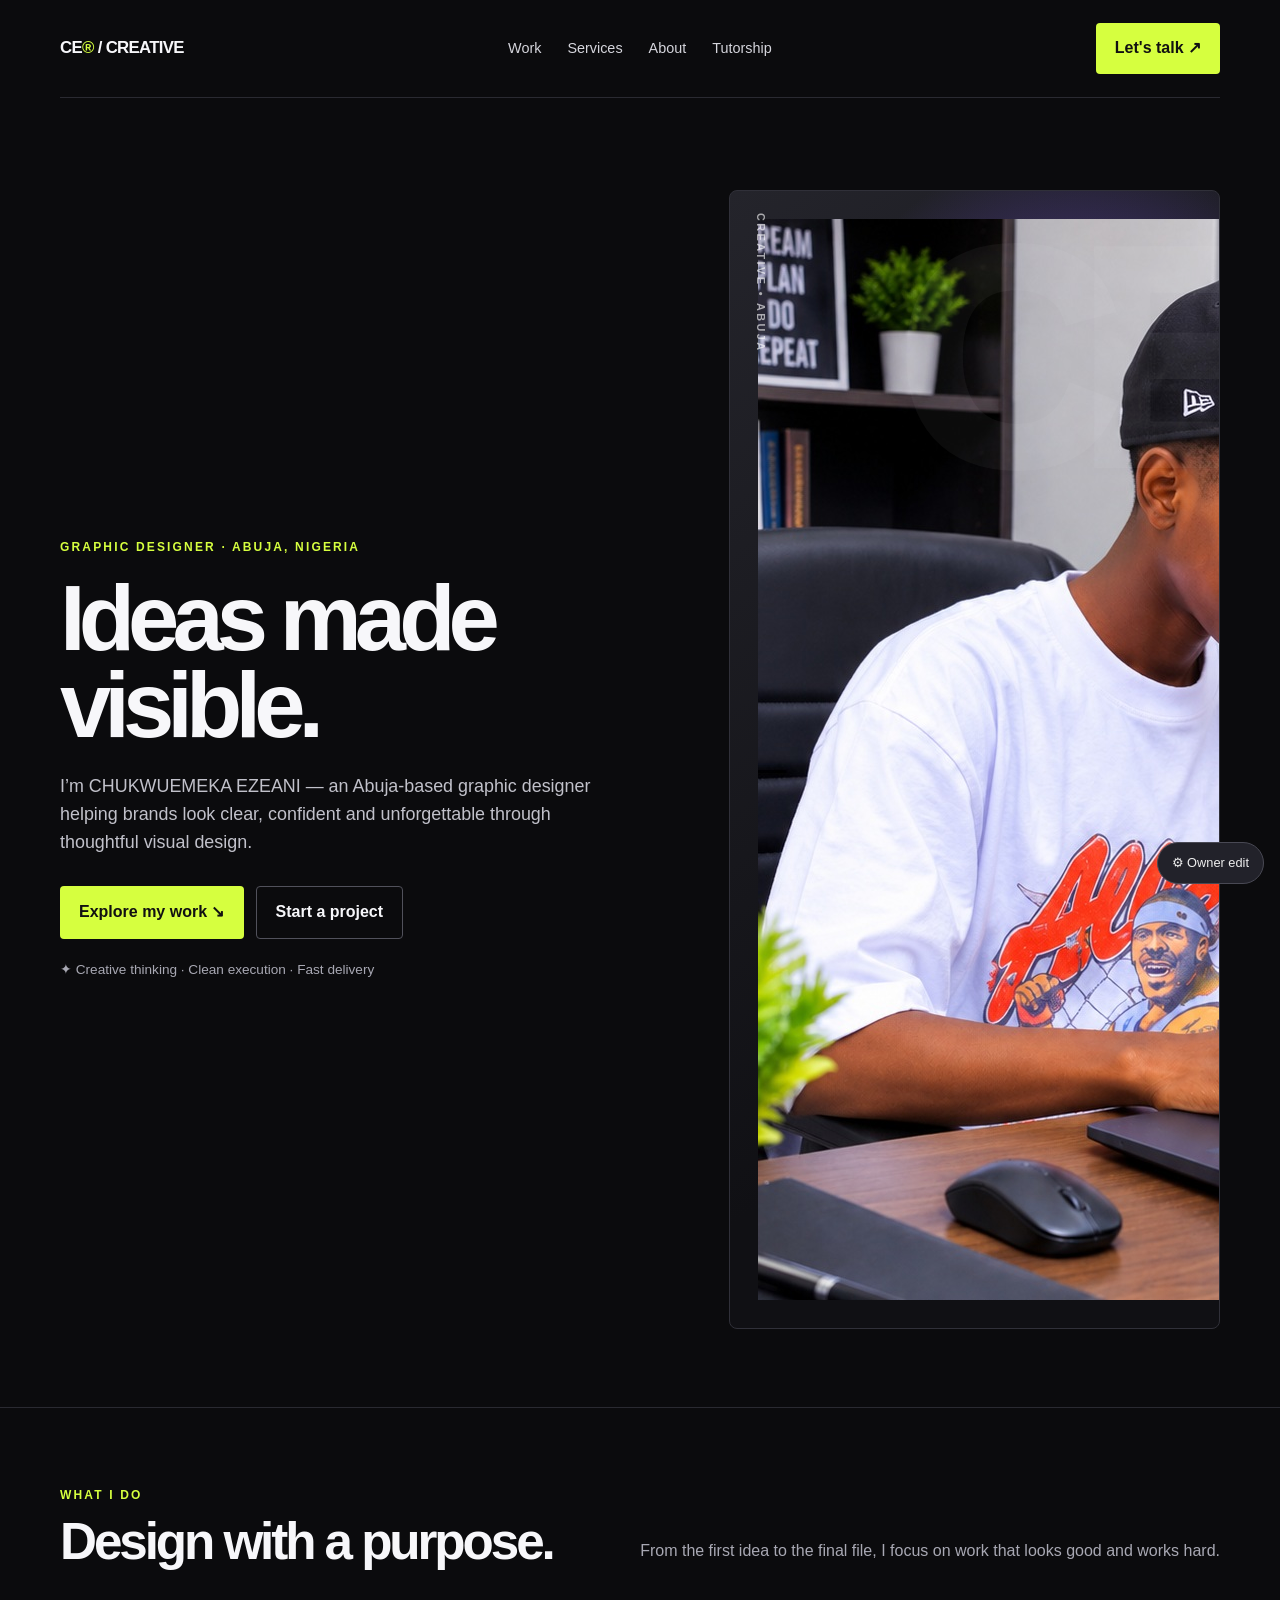
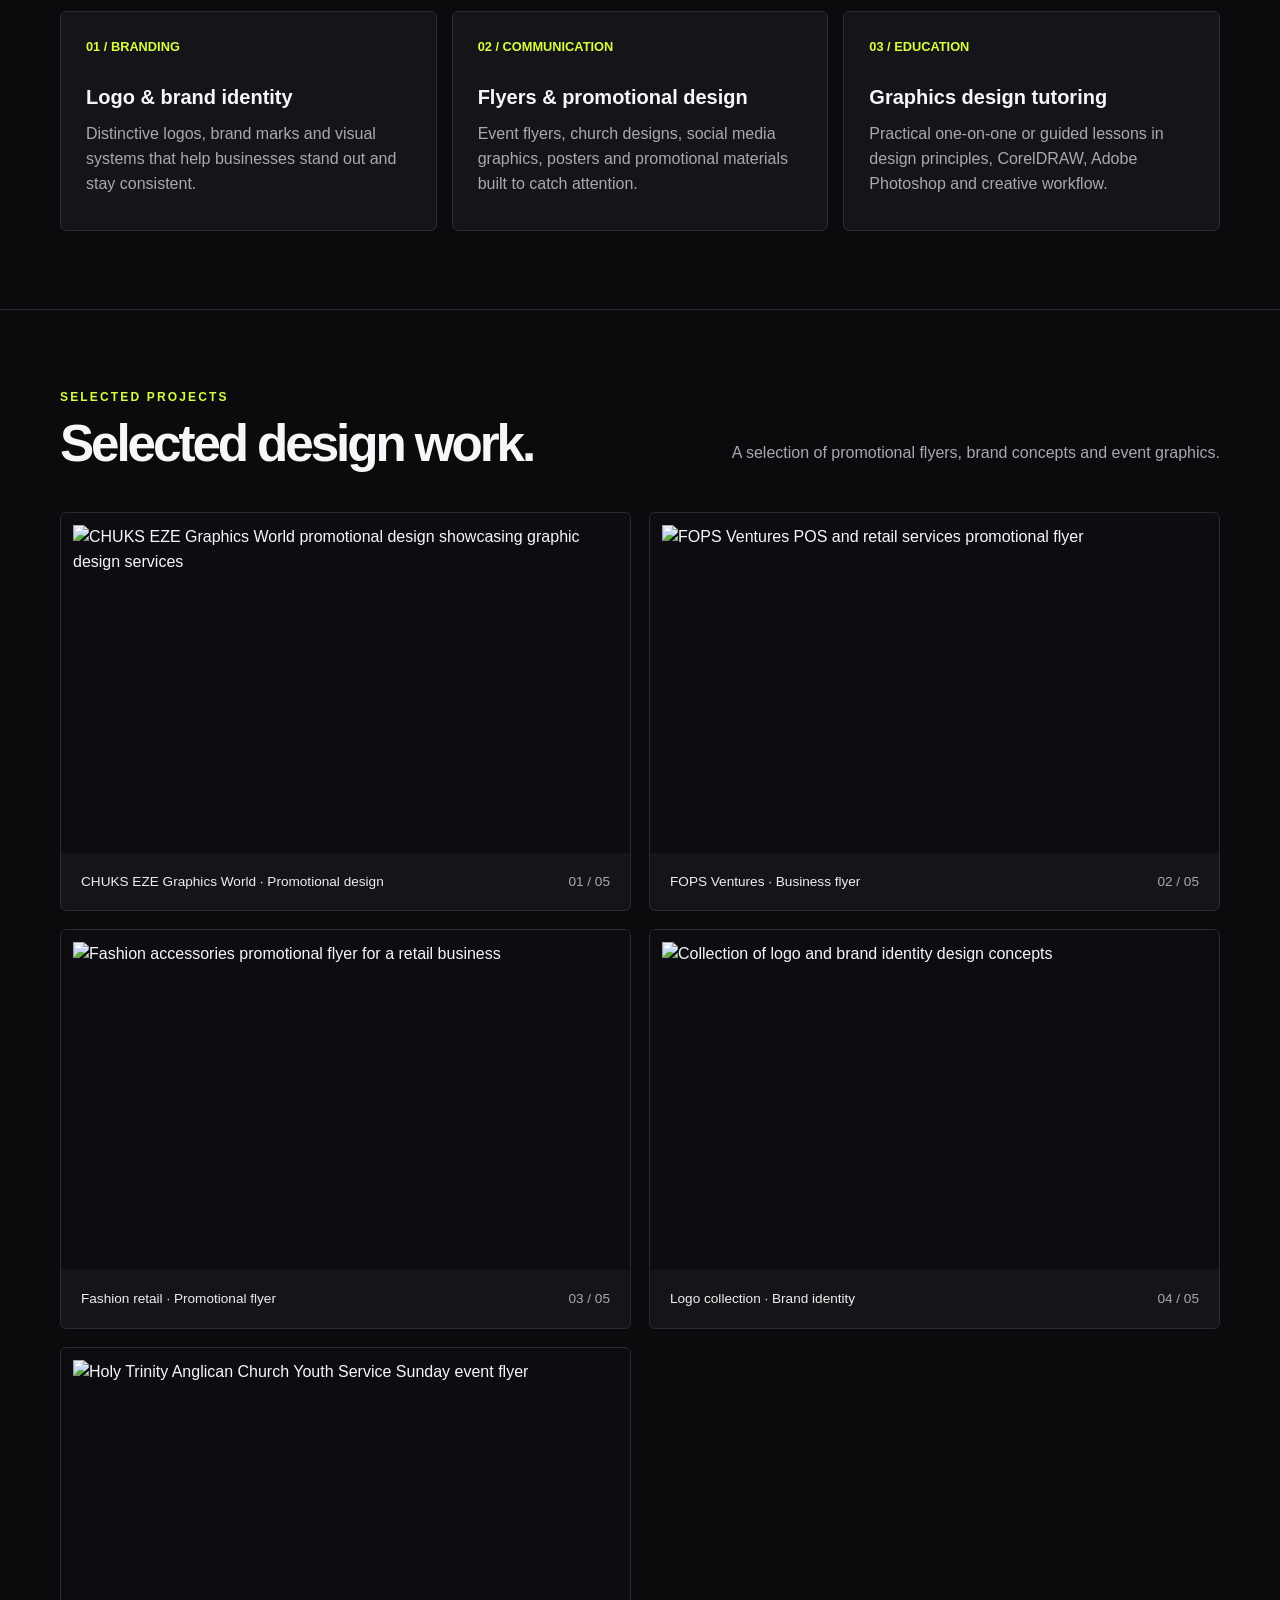
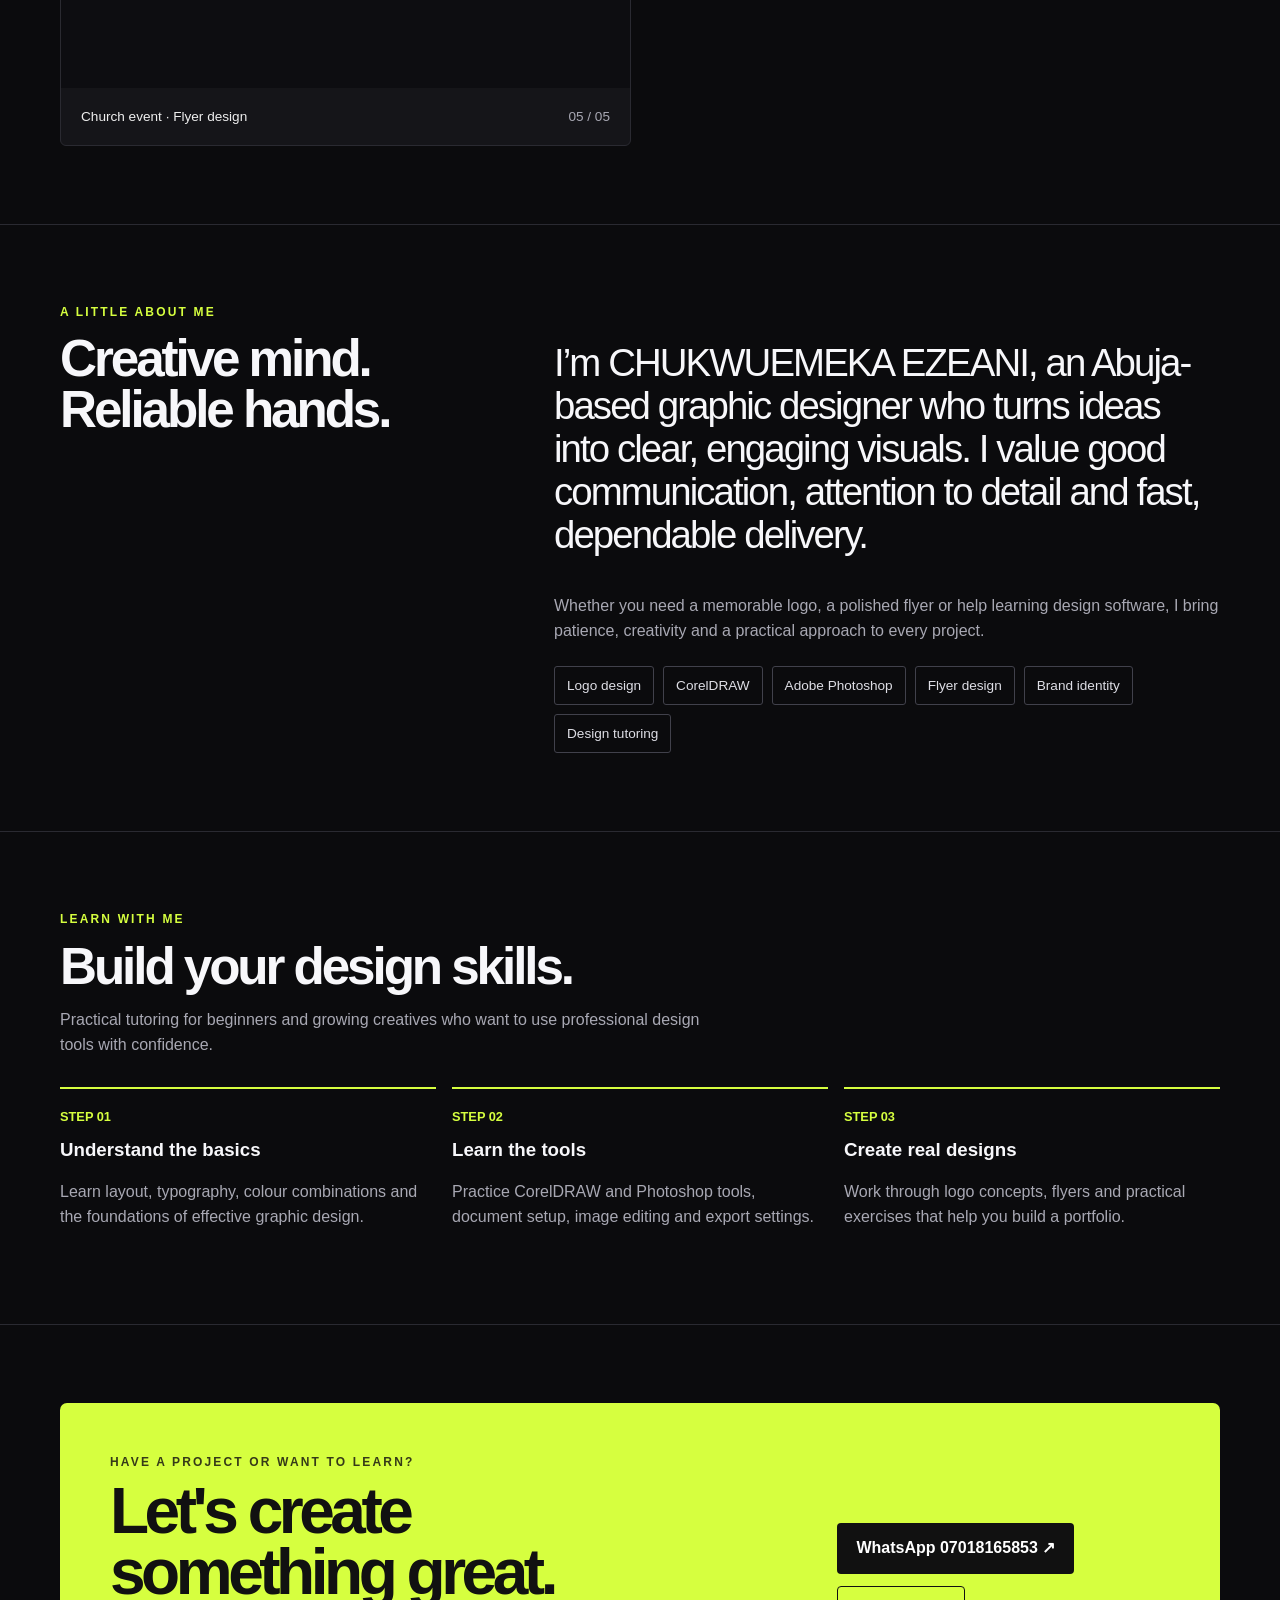
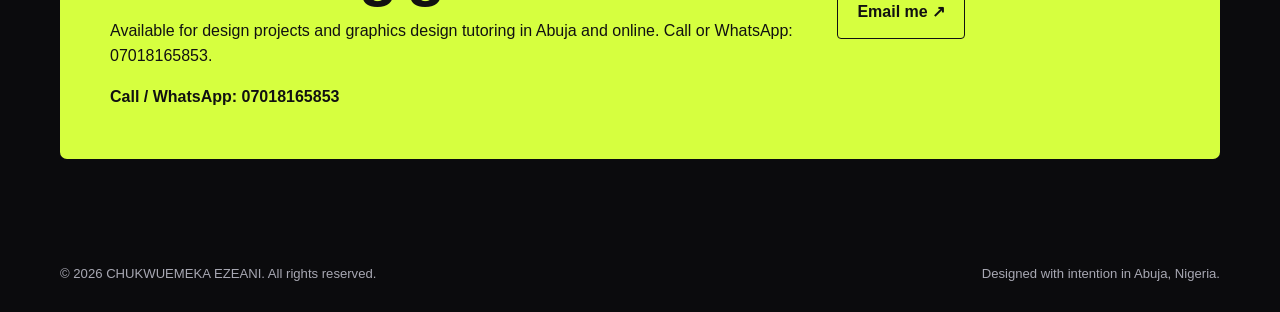
==== index.html @ 8a927c35 "Update index.html CHUKS EZE GRAPHICS DESIGN WORLD" ====
<!doctype html>
<html lang="en">
<head>
<meta charset="utf-8"><meta name="viewport" content="width=device-width, initial-scale=1">
<meta name="description" content="CHUKS EZE GRAPHICS WORLD by CHUKWUEMEKA EZEANI. Graphic design, branding, flyers, posters and visual communication in Abuja, Nigeria.">
<title>CHUKS EZE GRAPHICS WORLD — CHUKWUEMEKA EZEANI GRAPHICS WORLD</title>
<style>
:root{--bg:#0b0b0d;--panel:#151519;--muted:#a8a8b3;--text:#f7f7fa;--lime:#d6ff3f;--line:#2a2a31;--purple:#8c65ff}
*{box-sizing:border-box}html{scroll-behavior:smooth}body{margin:0;background:var(--bg);color:var(--text);font-family:Inter,Arial,Helvetica,sans-serif;line-height:1.55}a{color:inherit;text-decoration:none}button,input,textarea,select{font:inherit}.wrap{width:min(1160px,92%);margin:auto}.nav{display:flex;align-items:center;justify-content:space-between;padding:23px 0;border-bottom:1px solid var(--line)}.brand{font-weight:900;letter-spacing:-.04em;font-size:1.05rem}.brand span{color:var(--lime)}.navlinks{display:flex;gap:26px;color:#d5d5dc;font-size:.9rem}.navlinks a:hover{color:var(--lime)}.pill{display:inline-flex;align-items:center;justify-content:center;gap:9px;background:var(--lime);color:#111;padding:13px 19px;border-radius:4px;font-weight:800;border:0;cursor:pointer}.pill.dark{background:transparent;color:var(--text);border:1px solid #51515b}.hero{padding:92px 0 78px;display:grid;grid-template-columns:1.12fr .88fr;gap:45px;align-items:center}.eyebrow{color:var(--lime);text-transform:uppercase;font-size:.75rem;letter-spacing:.18em;font-weight:800}.hero h1{font-size:clamp(3rem,7.2vw,6.5rem);line-height:.94;letter-spacing:-.075em;margin:19px 0 24px}.hero h1 em{font-style:normal;color:var(--lime)}.lead{font-size:1.12rem;color:#c1c1ca;max-width:560px}.actions{display:flex;gap:12px;flex-wrap:wrap;margin-top:30px}.hero-note{color:var(--muted);font-size:.85rem;margin-top:20px}.visual{min-height:430px;position:relative;border-radius:8px;overflow:hidden;background:radial-gradient(circle at 72% 20%,#5d43ad 0,transparent 28%),linear-gradient(145deg,#24242b,#101014 70%);border:1px solid #303039;padding:28px;display:flex;align-items:end}.visual:after{content:"CREATIVE • ABUJA";position:absolute;left:22px;top:22px;color:#ffffff9c;font-size:.68rem;letter-spacing:.22em;font-weight:800;writing-mode:vertical-rl;z-index:1}.visual:before{content:"CE";position:absolute;right:-18px;top:-64px;font-size:19rem;font-weight:950;letter-spacing:-.13em;color:#ffffff0b}.art-card{position:relative;z-index:1;width:100%;padding:25px;background:var(--lime);color:#101010;transform:rotate(-3deg);box-shadow:0 20px 60px #0008}.art-card small{font-weight:800;letter-spacing:.14em}.art-card strong{display:block;font-size:clamp(2rem,4vw,3.8rem);line-height:.9;letter-spacing:-.07em;margin:20px 0}.art-card .mini{display:flex;justify-content:space-between;border-top:1px solid #1116;padding-top:12px;font-size:.75rem;font-weight:700}.section{padding:78px 0;border-top:1px solid var(--line)}.section-head{display:flex;justify-content:space-between;align-items:end;gap:24px;margin-bottom:31px}.section h2{font-size:clamp(2rem,4vw,3.3rem);letter-spacing:-.06em;line-height:1;margin:12px 0}.muted{color:var(--muted)}.services{display:grid;grid-template-columns:repeat(3,1fr);gap:15px}.service{background:var(--panel);border:1px solid var(--line);padding:25px;border-radius:6px;min-height:220px}.num{color:var(--lime);font-size:.8rem;font-weight:800}.service h3{font-size:1.25rem;margin:26px 0 9px}.service p{color:var(--muted);margin:0}.projects{display:grid;grid-template-columns:repeat(2,1fr);gap:18px}.project{border:1px solid var(--line);background:var(--panel);border-radius:6px;overflow:hidden}.project-art{height:260px;padding:24px;display:flex;align-items:end;position:relative;overflow:hidden}.project-art:after{content:"✳";position:absolute;left:22px;top:18px;font-size:2rem;opacity:.8}.project-art:before{content:"";position:absolute;width:240px;height:240px;border:38px solid #ffffff30;border-radius:50%;right:-45px;top:-70px}.project-art h3{position:relative;font-size:2.2rem;line-height:.94;letter-spacing:-.06em;max-width:300px;margin:0}.project:nth-child(1) .project-art{background:#f0a63a;color:#19130a}.project:nth-child(2) .project-art{background:#5d49d8;color:white}.project:nth-child(3) .project-art{background:#e6e0d2;color:#1c1c1c}.project:nth-child(4) .project-art{background:#1b7c68;color:#f4ffdb}.project-art:after{content:"✳";position:absolute;right:22px;bottom:15px;font-size:3.5rem;line-height:1;color:#ffffff55}.service{transition:transform .2s,border-color .2s}.service:hover{transform:translateY(-4px);border-color:var(--lime)}.pill{transition:transform .2s,filter .2s}.pill:hover{transform:translateY(-2px);filter:brightness(1.06)}.project-meta{padding:18px 20px;display:flex;justify-content:space-between;gap:10px;color:var(--muted);font-size:.85rem}
.project-image-link{display:flex;align-items:center;justify-content:center;height:340px;padding:12px;background:#0d0d11;overflow:hidden}
.project-image{display:block;width:100%;height:100%;object-fit:contain;transition:transform .35s ease}
.project-image-link:hover .project-image{transform:scale(1.025)}
.project{transition:transform .2s,border-color .2s}
.project:hover{transform:translateY(-3px);border-color:#686873}
.project-meta span:first-child{color:#eee}
@media(max-width:760px){.project-image-link{height:390px}}
.about-grid{display:grid;grid-template-columns:.8fr 1.2fr;gap:50px}.big-quote{font-size:clamp(1.6rem,3vw,2.6rem);line-height:1.12;letter-spacing:-.05em}.skill-list{display:flex;gap:9px;flex-wrap:wrap;margin-top:22px}.skill-list span{border:1px solid #41414b;padding:8px 12px;border-radius:3px;font-size:.85rem;color:#dedee5}.steps{display:grid;grid-template-columns:repeat(3,1fr);gap:16px}.step{border-top:2px solid var(--lime);padding-top:18px}.step h3{margin:8px 0}.step p{color:var(--muted)}.contact{background:var(--lime);color:#111;padding:50px;border-radius:7px;display:flex;align-items:center;justify-content:space-between;gap:30px}.contact h2{font-size:clamp(2.3rem,5vw,4.5rem);line-height:.95;letter-spacing:-.07em;margin:10px 0}.contact .pill{background:#111;color:white}.footer{padding:27px 0;display:flex;justify-content:space-between;gap:18px;color:var(--muted);font-size:.82rem}.admin-trigger{position:fixed;bottom:16px;right:16px;z-index:10;background:#22222a;border:1px solid #494954;color:#eee;border-radius:100px;padding:10px 14px;font-size:.8rem;cursor:pointer}.admin-panel{position:fixed;inset:0;z-index:20;background:#000b;display:none;align-items:center;justify-content:center;padding:18px}.admin-box{background:#17171d;border:1px solid #454550;padding:25px;border-radius:8px;width:min(560px,100%);max-height:90vh;overflow:auto}.admin-box h2{margin-top:0}.admin-box label{display:block;margin:14px 0 6px;color:#d7d7de;font-size:.86rem}.admin-box input,.admin-box textarea{width:100%;padding:11px;background:#0c0c10;color:white;border:1px solid #42424d;border-radius:4px}.admin-box textarea{min-height:80px}.admin-row{display:flex;gap:10px;flex-wrap:wrap;margin-top:16px}.notice{font-size:.8rem;color:#bcbcc6;margin-top:12px}.hidden{display:none!important}
@media(max-width:760px){.navlinks{display:none}.hero{grid-template-columns:1fr;padding:58px 0}.visual{min-height:330px}.services,.steps{grid-template-columns:1fr}.projects{grid-template-columns:1fr}.about-grid{grid-template-columns:1fr;gap:22px}.section{padding:56px 0}.section-head{align-items:start;flex-direction:column}.contact{padding:28px;align-items:start;flex-direction:column}.footer{flex-direction:column}}
</style>
</head>
<body>
<header class="wrap">
  <nav class="nav"><a class="brand" href="#home">CE<span>®</span> / CREATIVE</a><div class="navlinks"><a href="#work">Work</a><a href="#services">Services</a><a href="#about">About</a><a href="#training">Tutorship</a></div><a class="pill" href="#contact">Let's talk ↗</a></nav>
</header>
<main>
<section class="wrap hero" id="home">
  <div>
    <div class="eyebrow">Graphic designer · Abuja, Nigeria</div>
    <h1 id="heroTitle">Ideas made <em>visible.</em></h1>
    <p class="lead" id="heroLead">
      I’m CHUKWUEMEKA EZEANI — a graphic designer helping brands look clear, confident and unforgettable through thoughtful visual design.
    </p>
    <div class="actions">
      <a class="pill" href="#work">Explore my work ↘</a>
      <a class="pill dark" href="#contact">Start a project</a>
    </div>
    <div class="hero-note">✦ Creative thinking · Clean execution · Fast delivery</div>
  </div>

  <div class="visual hero-photo">
   <img src="Focused%20Study%20Desk%20Session 2.jpg"
     alt="Chukwuemeka Ezeani working at his desk">
    <div class="photo-caption">
      <small>DESIGN THAT SPEAKS</small>
      <h2>MAKE IT MEAN SOMETHING.</h2>
      <p>Creative thinking. Bold designs. Real impact.</p>
    </div>
  </div>
</section>

<section class="section" id="services">
  <div class="wrap">
    <div class="section-head">
      <div>
        <div class="eyebrow">What I do</div>
        <h2>Design with a purpose.</h2>
      </div>
      <p class="muted">From the first idea to the final file, I focus on work that looks good and works hard.</p>
    </div>
    <div class="services">
      <article class="service">
        <div class="num">01 / BRANDING</div>
        <h3>Logo & brand identity</h3>
        <p>Distinctive logos, brand marks and visual systems that help businesses stand out and stay consistent.</p>
      </article>
      <article class="service">
        <div class="num">02 / COMMUNICATION</div>
        <h3>Flyers & promotional design</h3>
        <p>Event flyers, church designs, social media graphics, posters and promotional materials built to catch attention.</p>
      </article>
      <article class="service">
        <div class="num">03 / EDUCATION</div>
        <h3>Graphics design tutoring</h3>
        <p>Practical one-on-one or guided lessons in design principles, CorelDRAW, Adobe Photoshop and creative workflow.</p>
      </article>
    </div>
  </div>
</section>
</div></div></section>
<section class="section" id="work"><div class="wrap"><div class="section-head"><div><div class="eyebrow">Selected projects</div><h2>Selected design work.</h2></div><p class="muted">A selection of promotional flyers, brand concepts and event graphics.</p></div>
<div class="projects">
 <article class="project"><a class="project-image-link" href="images/chuks-eze-graphics-promo.jpg" target="_blank" rel="noreferrer"><img class="project-image" src="images/chuks-eze-graphics-promo.jpg" alt="CHUKS EZE Graphics World promotional design showcasing graphic design services" loading="lazy"></a><div class="project-meta"><span>CHUKS EZE Graphics World · Promotional design</span><span>01 / 05</span></div></article>
 <article class="project"><a class="project-image-link" href="images/pos-ventures-flyer.jpg" target="_blank" rel="noreferrer"><img class="project-image" src="images/pos-ventures-flyer.jpg" alt="FOPS Ventures POS and retail services promotional flyer" loading="lazy"></a><div class="project-meta"><span>FOPS Ventures · Business flyer</span><span>02 / 05</span></div></article>
 <article class="project"><a class="project-image-link" href="images/fashion-promo-flyer.jpg" target="_blank" rel="noreferrer"><img class="project-image" src="images/fashion-promo-flyer.jpg" alt="Fashion accessories promotional flyer for a retail business" loading="lazy"></a><div class="project-meta"><span>Fashion retail · Promotional flyer</span><span>03 / 05</span></div></article>
 <article class="project"><a class="project-image-link" href="images/logo-design-showcase.jpg" target="_blank" rel="noreferrer"><img class="project-image" src="images/logo-design-showcase.jpg" alt="Collection of logo and brand identity design concepts" loading="lazy"></a><div class="project-meta"><span>Logo collection · Brand identity</span><span>04 / 05</span></div></article>
 <article class="project"><a class="project-image-link" href="images/church-youth-service-flyer.jpg" target="_blank" rel="noreferrer"><img class="project-image" src="images/church-youth-service-flyer.jpg" alt="Holy Trinity Anglican Church Youth Service Sunday event flyer" loading="lazy"></a><div class="project-meta"><span>Church event · Flyer design</span><span>05 / 05</span></div></article>
</div></div></section>
<section class="section" id="about"><div class="wrap about-grid"><div><div class="eyebrow">A little about me</div><h2>Creative mind.<br>Reliable hands.</h2></div><div><p class="big-quote" id="aboutText">I’m CHUKWUEMEKA EZEANI, an Abuja-based graphic designer who turns ideas into clear, engaging visuals. I value good communication, attention to detail and fast, dependable delivery.</p><p class="muted">Whether you need a memorable logo, a polished flyer or help learning design software, I bring patience, creativity and a practical approach to every project.</p><div class="skill-list"><span>Logo design</span><span>CorelDRAW</span><span>Adobe Photoshop</span><span>Flyer design</span><span>Brand identity</span><span>Design tutoring</span></div></div></div></section>
<section class="section" id="training"><div class="wrap"><div class="eyebrow">Learn with me</div><h2>Build your design skills.</h2><p class="muted" style="max-width:650px;margin-bottom:30px">Practical tutoring for beginners and growing creatives who want to use professional design tools with confidence.</p><div class="steps"><div class="step"><div class="num">STEP 01</div><h3>Understand the basics</h3><p>Learn layout, typography, colour combinations and the foundations of effective graphic design.</p></div><div class="step"><div class="num">STEP 02</div><h3>Learn the tools</h3><p>Practice CorelDRAW and Photoshop tools, document setup, image editing and export settings.</p></div><div class="step"><div class="num">STEP 03</div><h3>Create real designs</h3><p>Work through logo concepts, flyers and practical exercises that help you build a portfolio.</p></div></div></div></section>
<section class="section" id="contact"><div class="wrap"><div class="contact"><div><div class="eyebrow" style="color:#353a18">Have a project or want to learn?</div><h2>Let's create<br>something great.</h2><p id="contactText">Available for design projects and graphics design tutoring in Abuja and online. Call or WhatsApp: 07018165853.</p><p style="font-weight:800;margin:12px 0 0">Call / WhatsApp: <a id="phoneText" href="tel:07018165853">07018165853</a></p></div><div class="actions" style="margin:0"><a class="pill" id="whatsappLink" href="https://wa.me/2347018165853" target="_blank" rel="noreferrer">WhatsApp 07018165853 ↗</a><a class="pill" style="background:transparent;color:#111;border:1px solid #111" id="emailLink" href="mailto:">Email me ↗</a></div></div></div></section>
</main>
<footer class="wrap footer"><span>© <span id="year"></span> CHUKWUEMEKA EZEANI. All rights reserved.</span><span>Designed with intention in Abuja, Nigeria.</span></footer>
<button class="admin-trigger" id="adminTrigger">⚙ Owner edit</button>
<div class="admin-panel" id="adminPanel"><div class="admin-box">
 <h2>Owner editing</h2><p class="muted">Update your headline, introduction and contact links. Changes are saved in this browser.</p>
 <div id="loginArea"><label for="adminPass">Owner password</label><input id="adminPass" type="password" placeholder="Enter the password you set"><div class="admin-row"><button class="pill" id="loginBtn">Unlock editor</button><button class="pill dark" id="closeBtn">Close</button></div><p class="notice">Security note: this preview does not have secure password authentication. Do not use it to protect a live website, and never put your real password in this HTML file. A secure password is created in the hosted admin authentication service after it is configured.</p></div>
 <div id="editArea" class="hidden">
 <label>Hero headline</label><input id="editTitle">
 <label>Introduction</label><textarea id="editLead"></textarea>
 <label>About text</label><textarea id="editAbout"></textarea>
 <label>Contact note</label><input id="editContact">
 <label>WhatsApp number (international format, digits only)</label><input id="editWhats">
 <label>Contact email</label><input id="editEmail" type="chukwuemekaezeani51@gmail.com">
 <div class="admin-row"><button class="pill" id="saveBtn">Save changes</button><button class="pill dark" id="resetBtn">Reset defaults</button><button class="pill dark" id="logoutBtn">Lock editor</button><button class="pill dark" id="closeBtn2">Close</button></div>
 <p class="notice">Important: this local preview editor is not password-protected and does not secure a public website. Local edits do not sync across devices. For owner-only online editing, connect a real authenticated CMS/backend before launch.</p>
 </div>
</div></div>
<script>
const defaults={title:"Ideas made visible.",lead:"I’m CHUKWUEMEKA EZEANI — an Abuja-based graphic designer helping brands look clear, confident and unforgettable through thoughtful visual design.",about:"I’m CHUKWUEMEKA EZEANI, an Abuja-based graphic designer who turns ideas into clear, engaging visuals. I value good communication, attention to detail and fast, dependable delivery.",contact:"Available for design projects and graphics design tutoring in Abuja and online. Call or WhatsApp: 07018165853.",whats:"2347018165853",email:"chukwuemekaezeani51@gmail.com"};
const $=id=>document.getElementById(id);let saved={...defaults};try{saved={...defaults,...JSON.parse(localStorage.getItem("cePortfolioContent")||"{}")}}catch(e){}
function render(){ $("heroTitle").textContent=saved.title; $("heroLead").textContent=saved.lead; $("aboutText").textContent=saved.about; $("contactText").textContent=saved.contact; $("whatsappLink").href=saved.whats?"https://wa.me/"+saved.whats:"https://wa.me/"; $("whatsappLink").textContent=saved.whats?"WhatsApp "+(saved.whats.startsWith("234")?"0"+saved.whats.slice(3):saved.whats)+" ↗":"WhatsApp me ↗"; $("emailLink").href=saved.email?"mailto:"+saved.email:"mailto:"; if($("phoneText")) $("phoneText").href="tel:07018165853"; $("year").textContent=new Date().getFullYear();}
function fillEditor(){ $("editTitle").value=saved.title;$("editLead").value=saved.lead;$("editAbout").value=saved.about;$("editContact").value=saved.contact;$("editWhats").value=saved.whats;$("editEmail").value=saved.email;}
$("adminTrigger").onclick=()=>{$("adminPanel").style.display="flex";$("loginArea").classList.remove("hidden");$("editArea").classList.add("hidden");};
$("closeBtn").onclick=$("closeBtn2").onclick=()=>$("adminPanel").style.display="none";
$("loginBtn").onclick=()=>{alert("Secure sign-in has not been connected in this preview yet. Do not enter a real password here. The hosted version needs a real authenticated admin dashboard before private editing is enabled.");};
$("saveBtn").onclick=()=>{saved={title:$("editTitle").value.trim()||defaults.title,lead:$("editLead").value.trim()||defaults.lead,about:$("editAbout").value.trim()||defaults.about,contact:$("editContact").value.trim()||defaults.contact,whats:$("editWhats").value.replace(/\D/g,""),email:$("editEmail").value.trim()};localStorage.setItem("cePortfolioContent",JSON.stringify(saved));render();alert("Saved in this browser.");};
$("resetBtn").onclick=()=>{saved={...defaults};localStorage.removeItem("cePortfolioContent");fillEditor();render();};
$("logoutBtn").onclick=()=>{$("editArea").classList.add("hidden");$("loginArea").classList.remove("hidden");};
render();
</script>
</body></html>
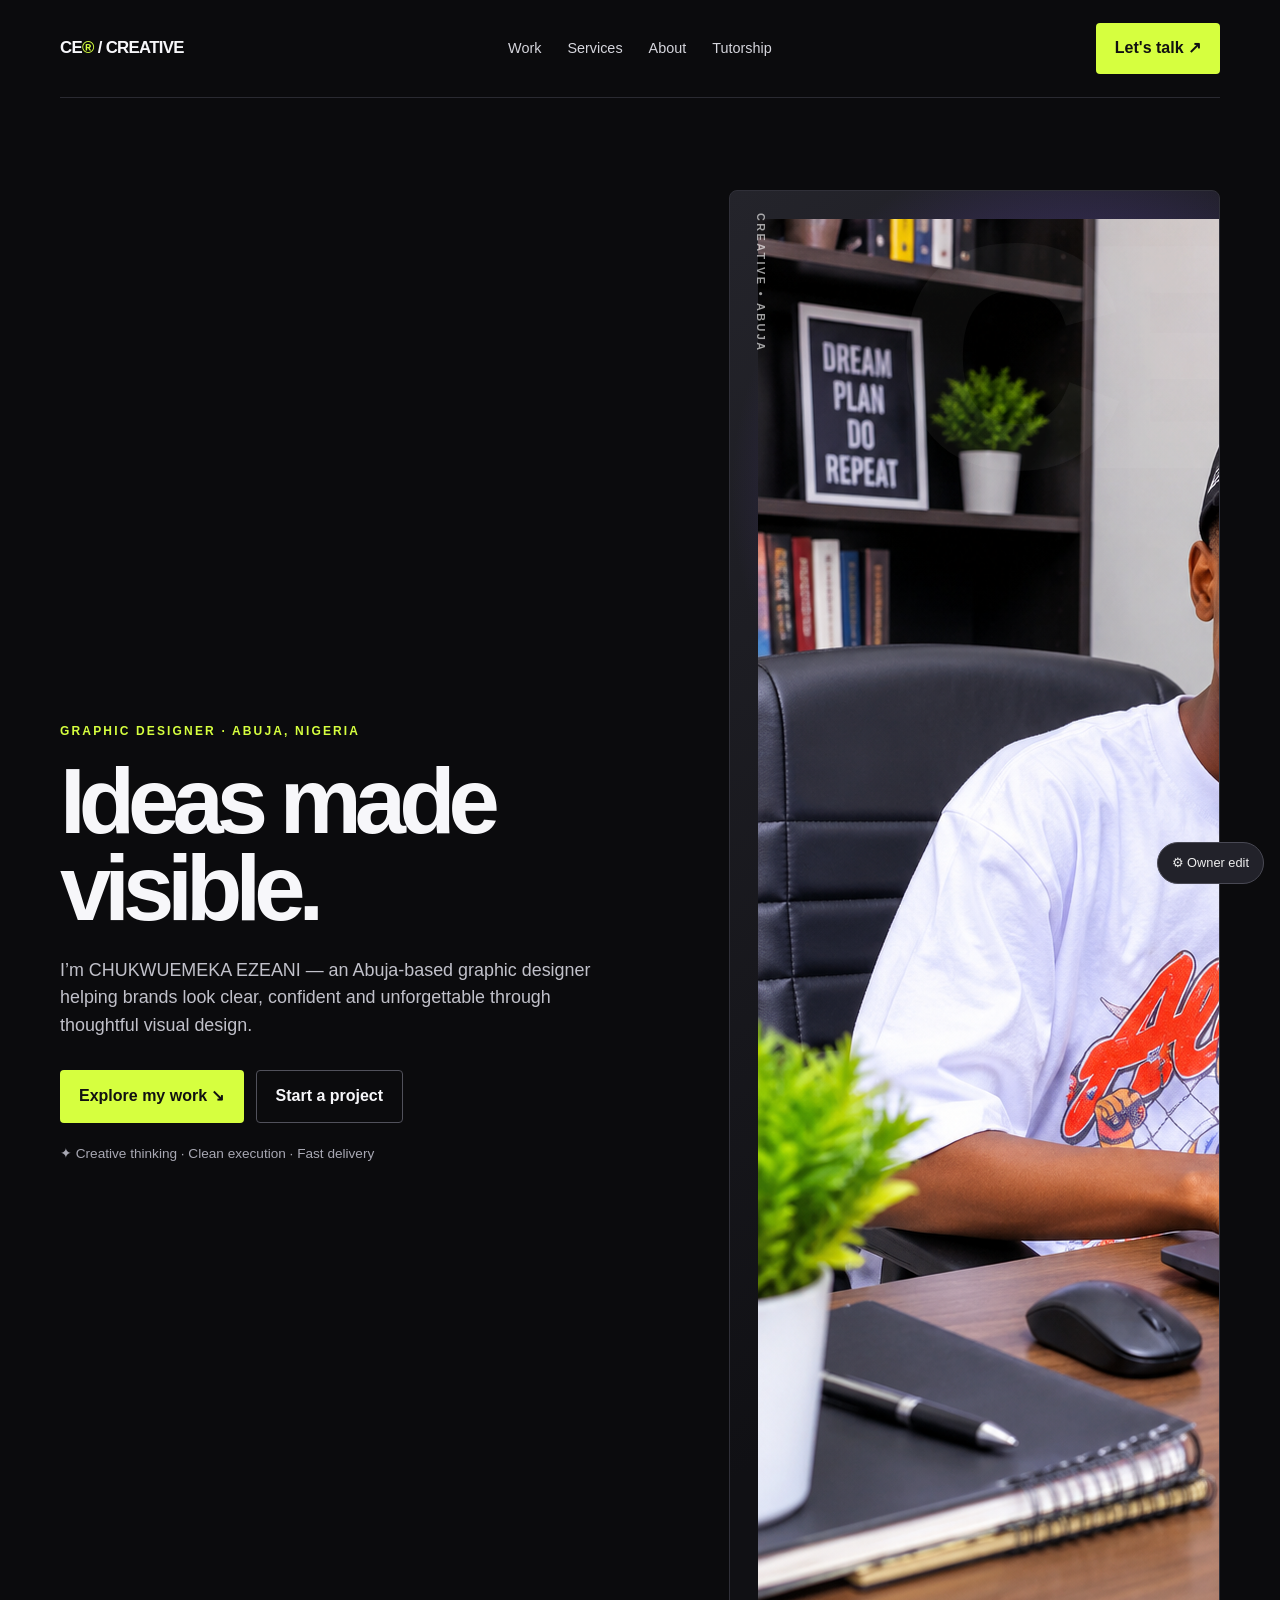
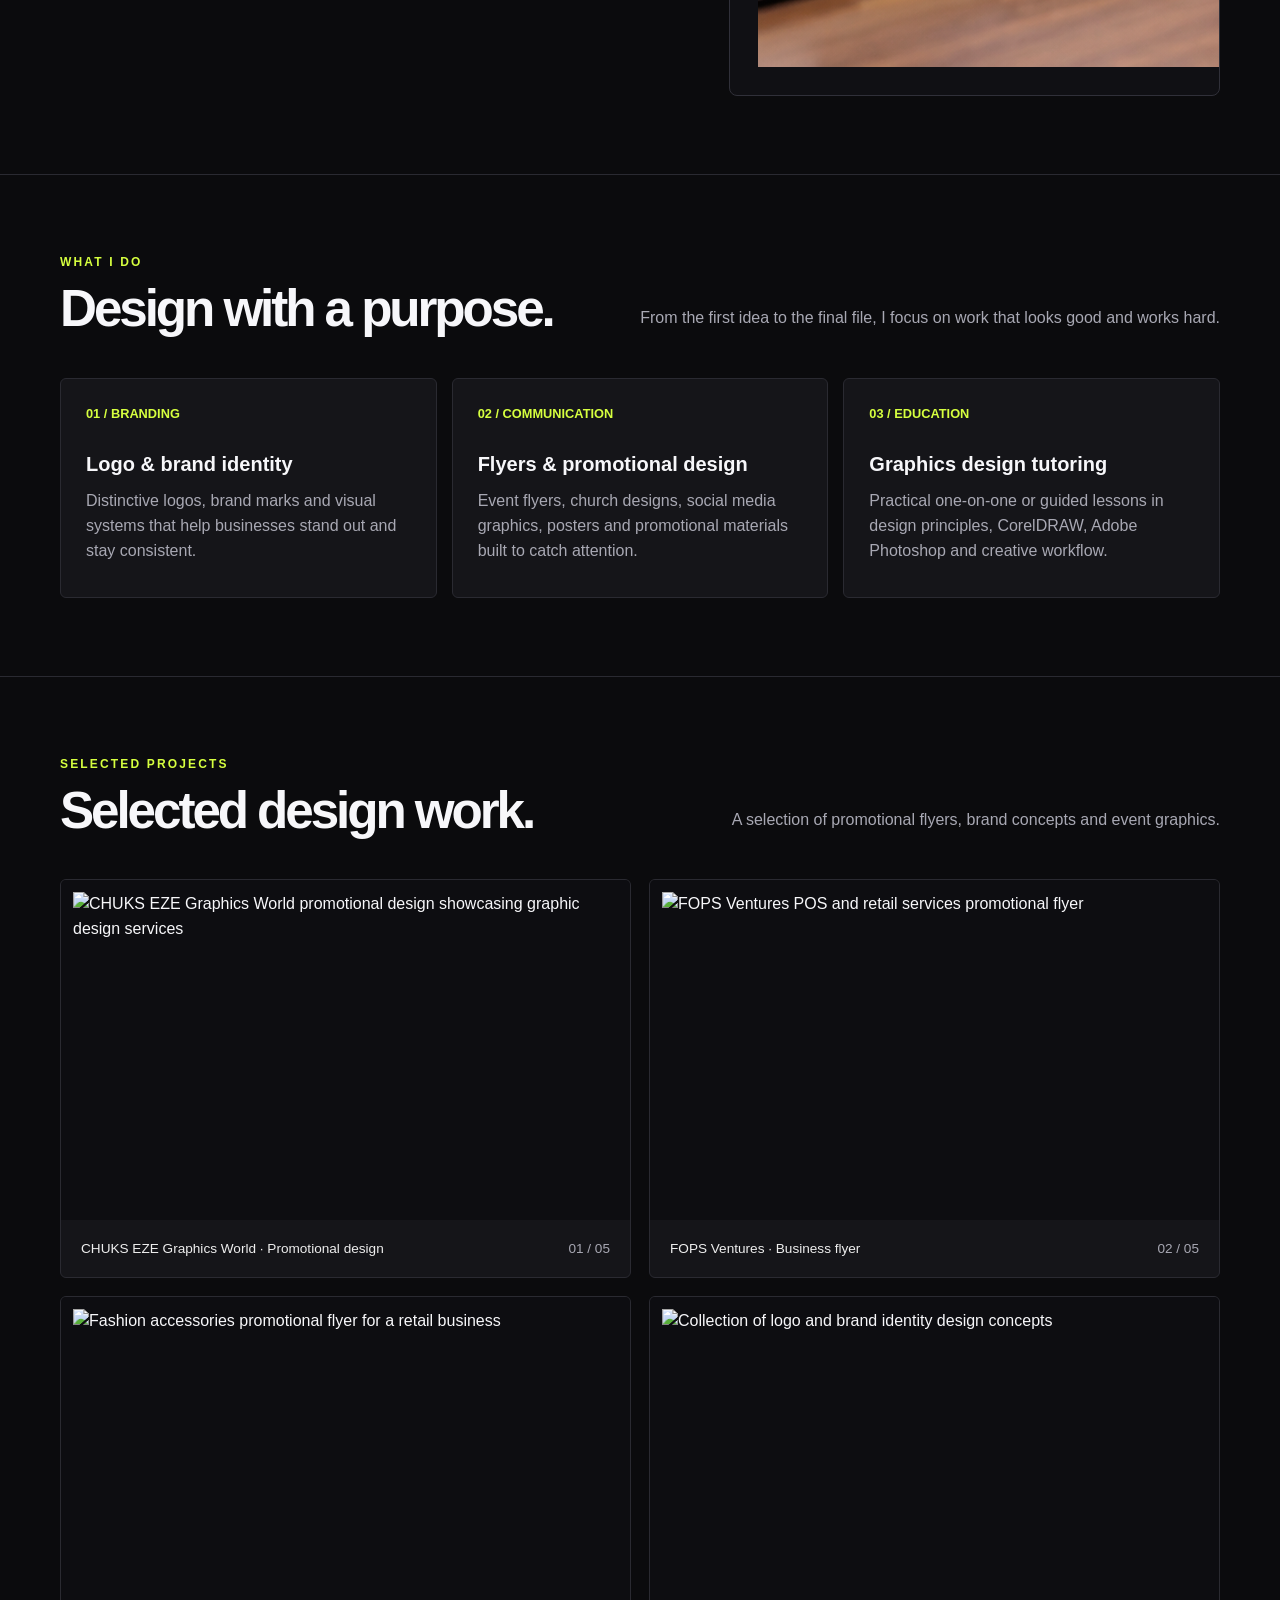
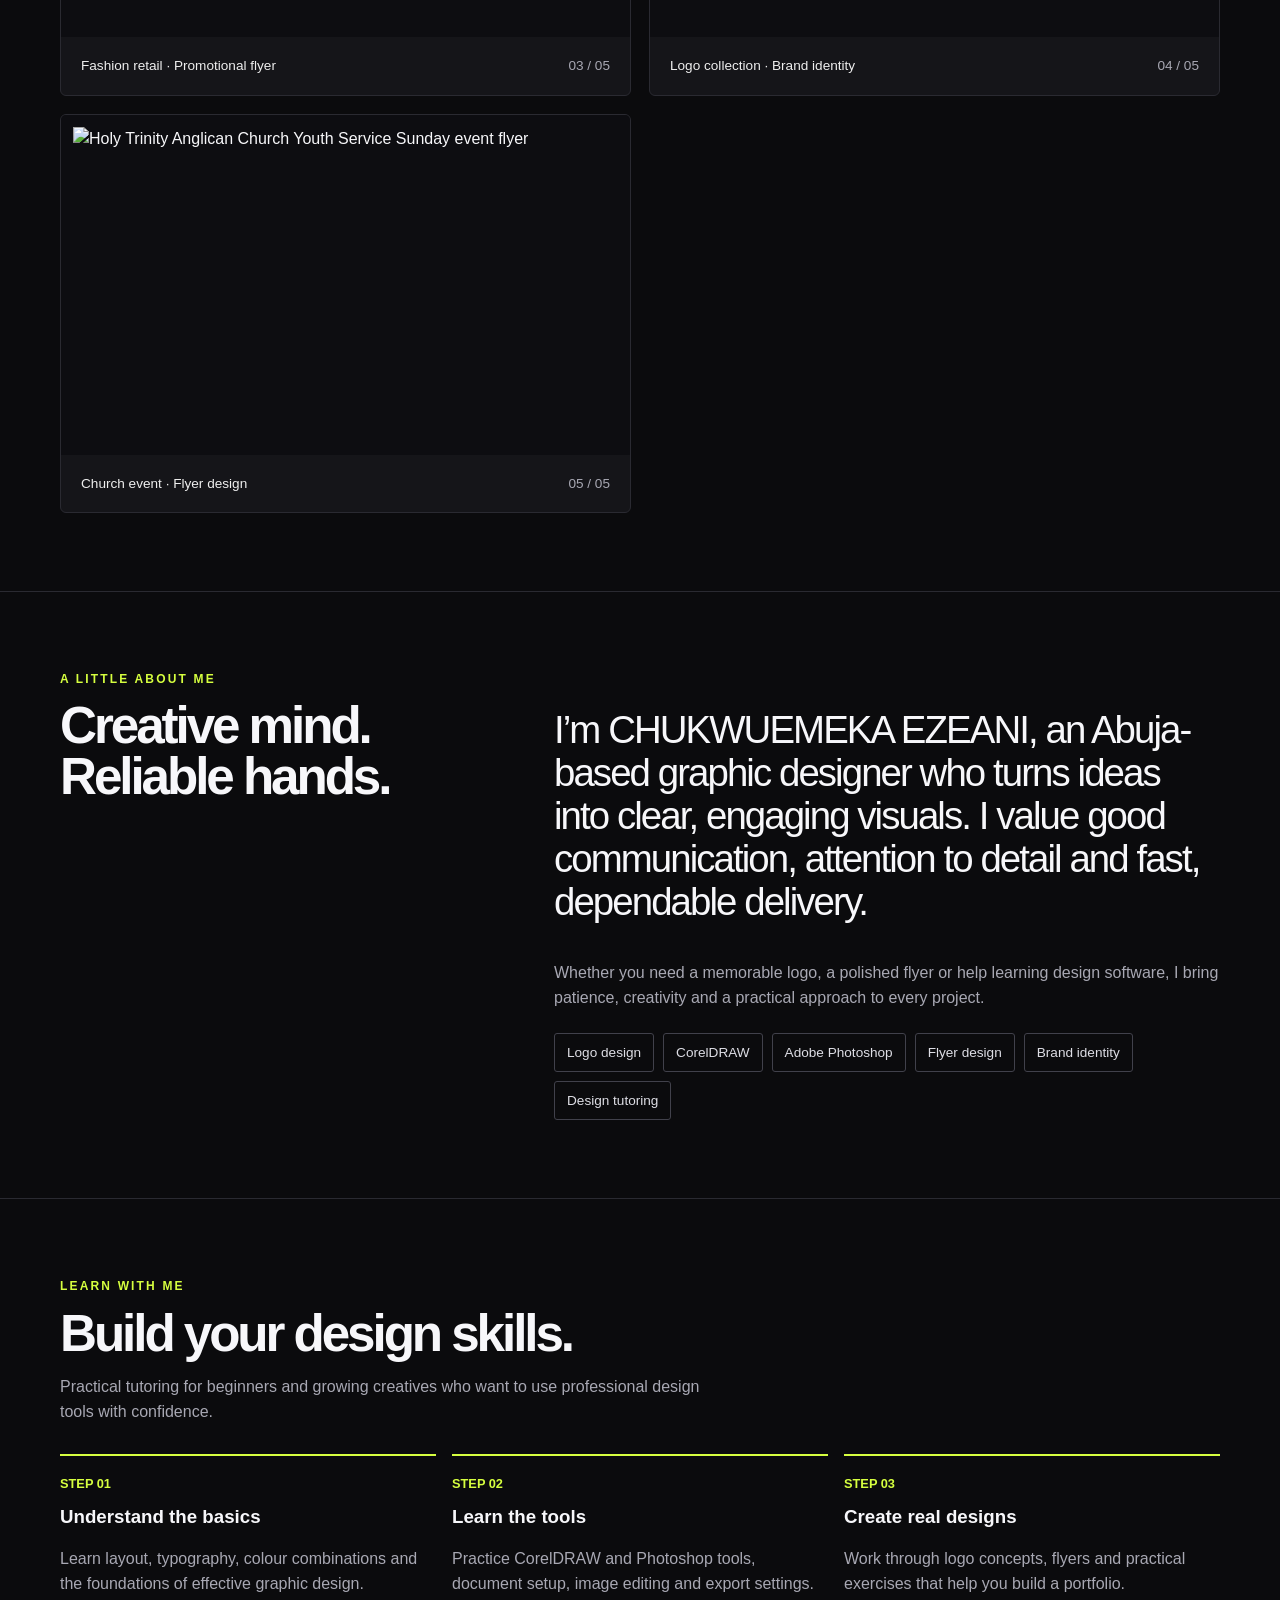
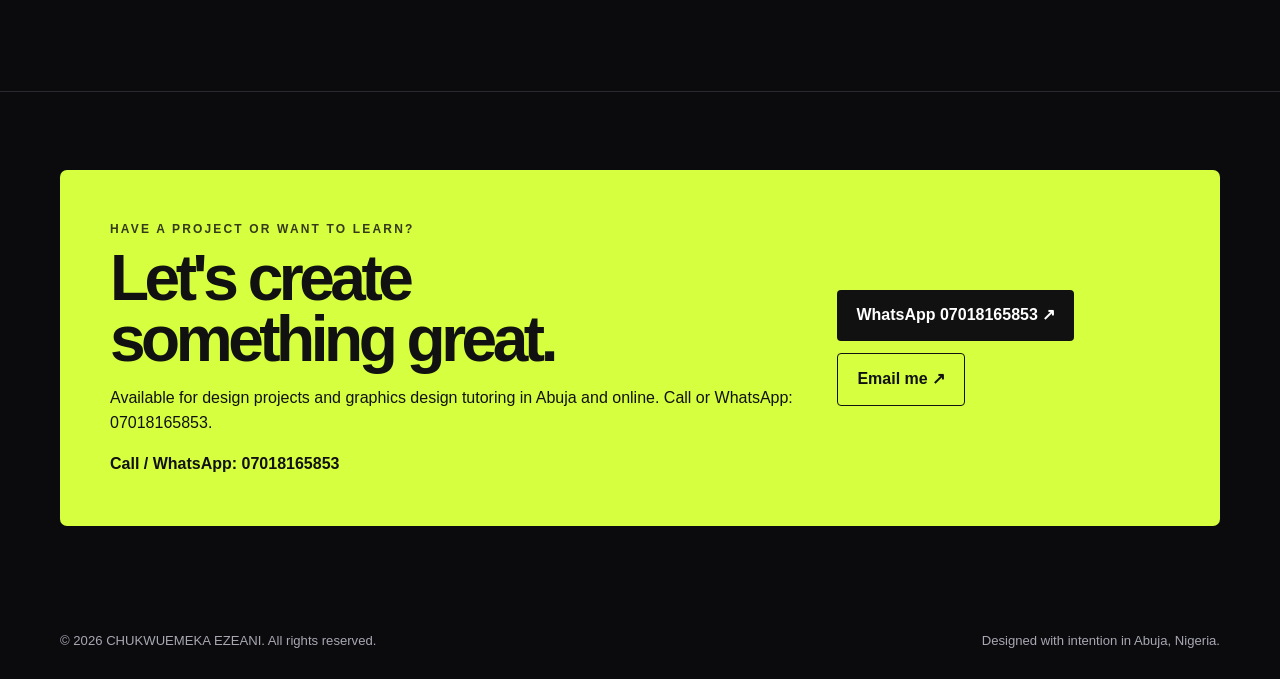
==== commit 3be89139: "Update index.html CHUKS EZE GRAPHICS DESIGN WORLD" ====
--- a/index.html
+++ b/index.html
@@ -38,7 +38,7 @@
   </div>
 
   <div class="visual hero-photo">
-   <img src="Focused%20Study%20Desk%20Session 2.jpg"
+   <img src="Dream,%20Plan,%20Do,%20Repeat.png"
      alt="Chukwuemeka Ezeani working at his desk">
     <div class="photo-caption">
       <small>DESIGN THAT SPEAKS</small>
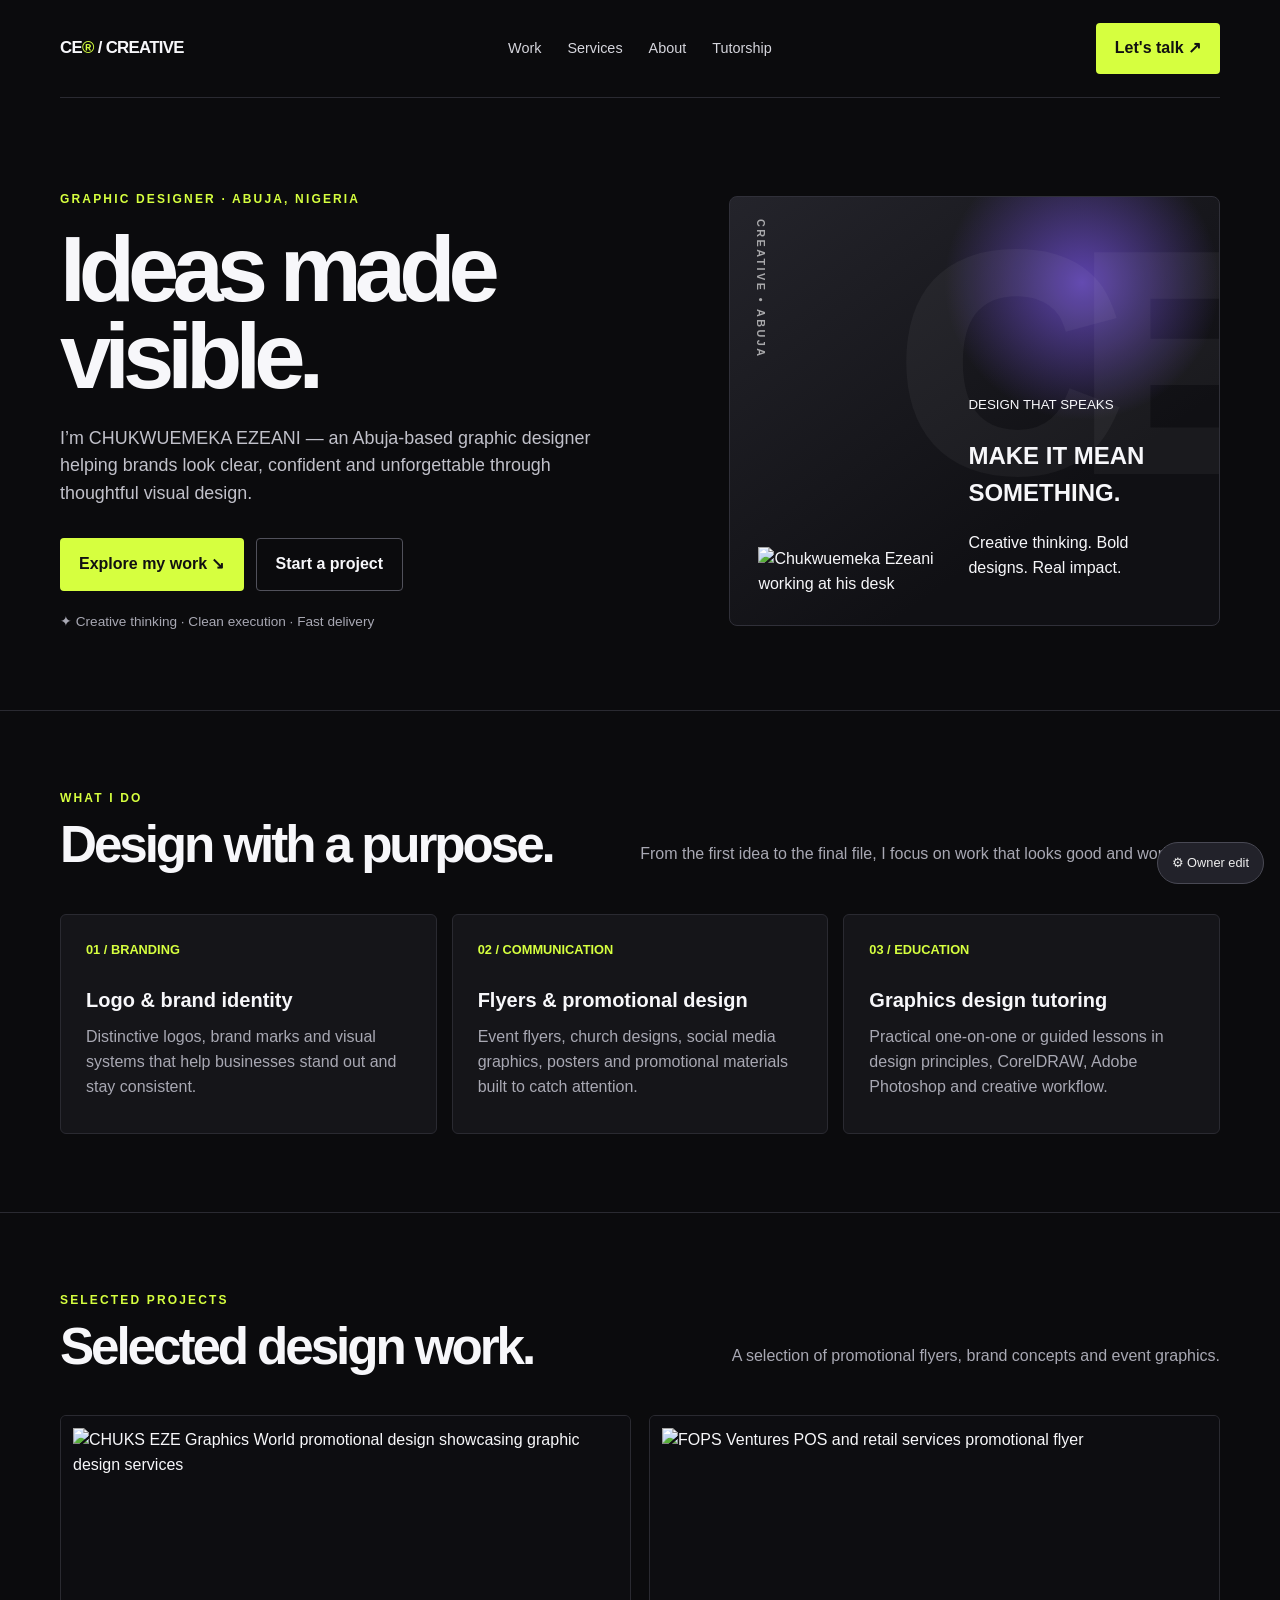
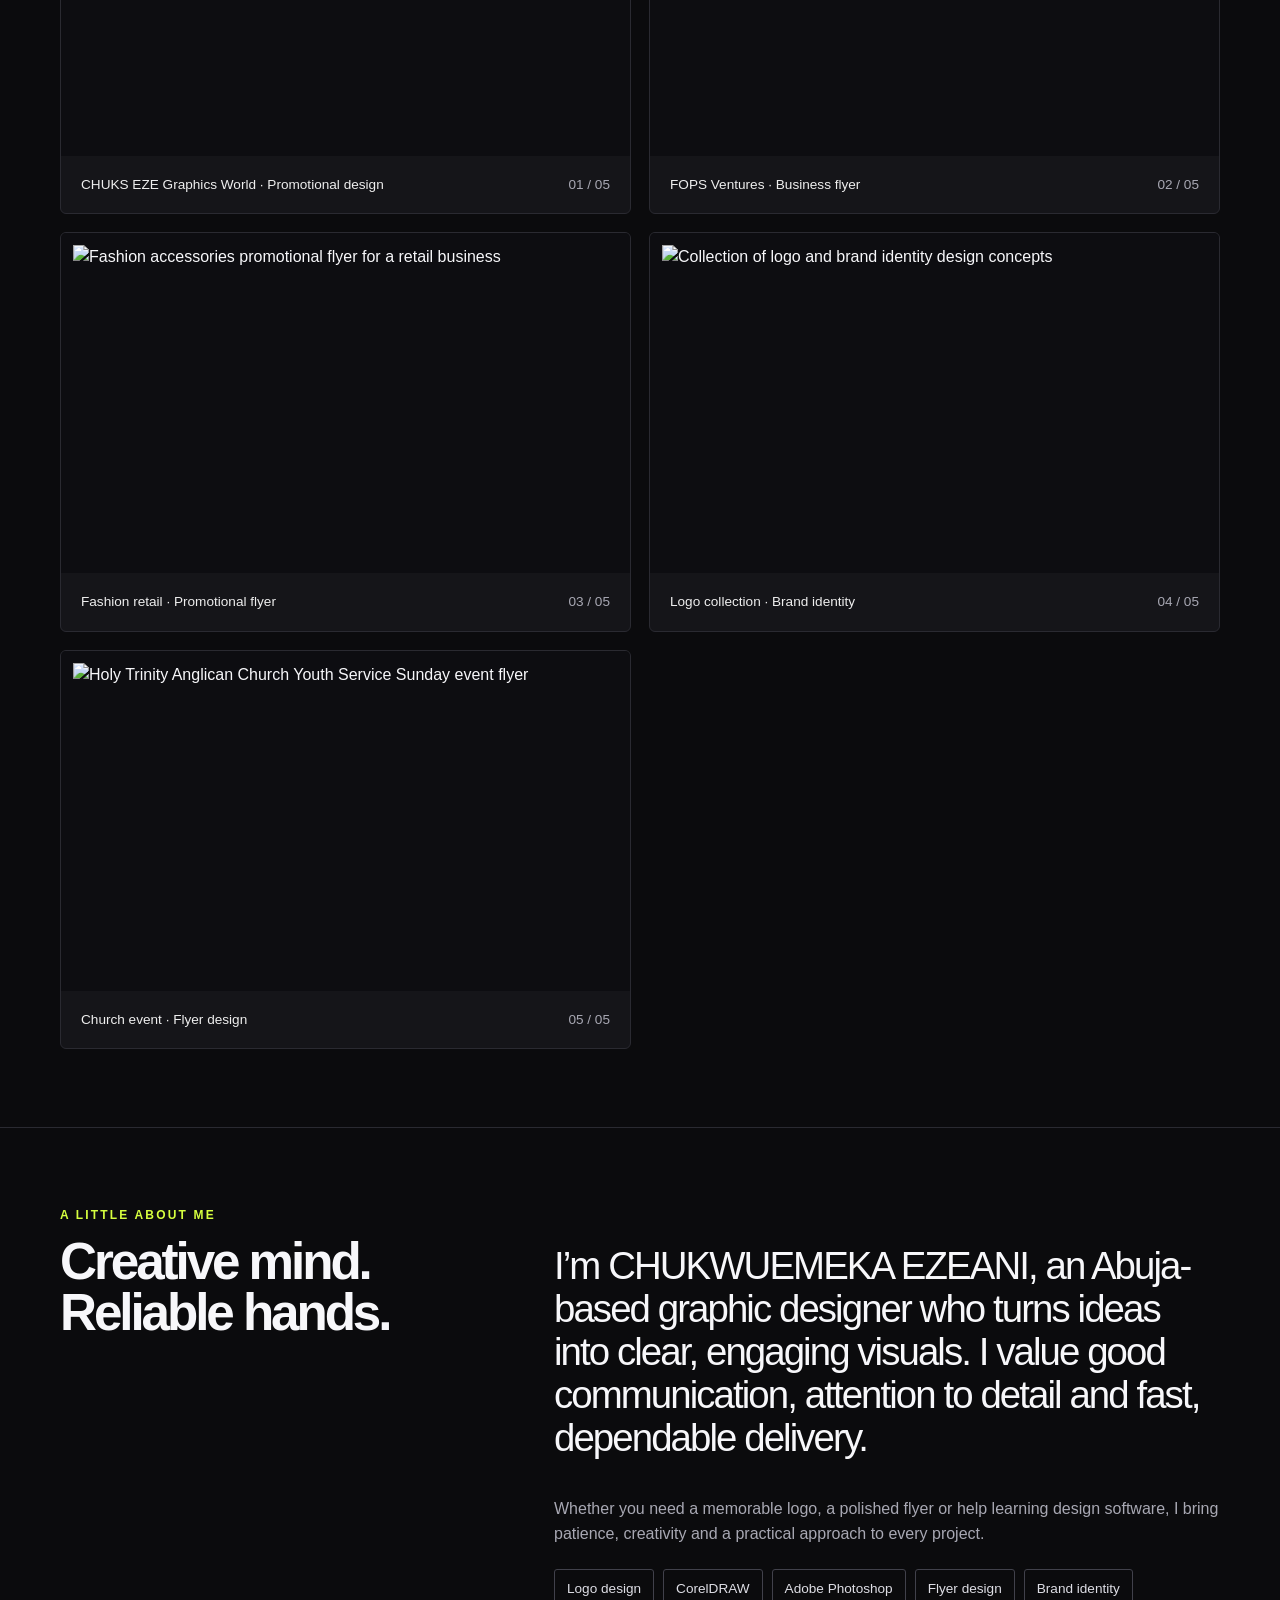
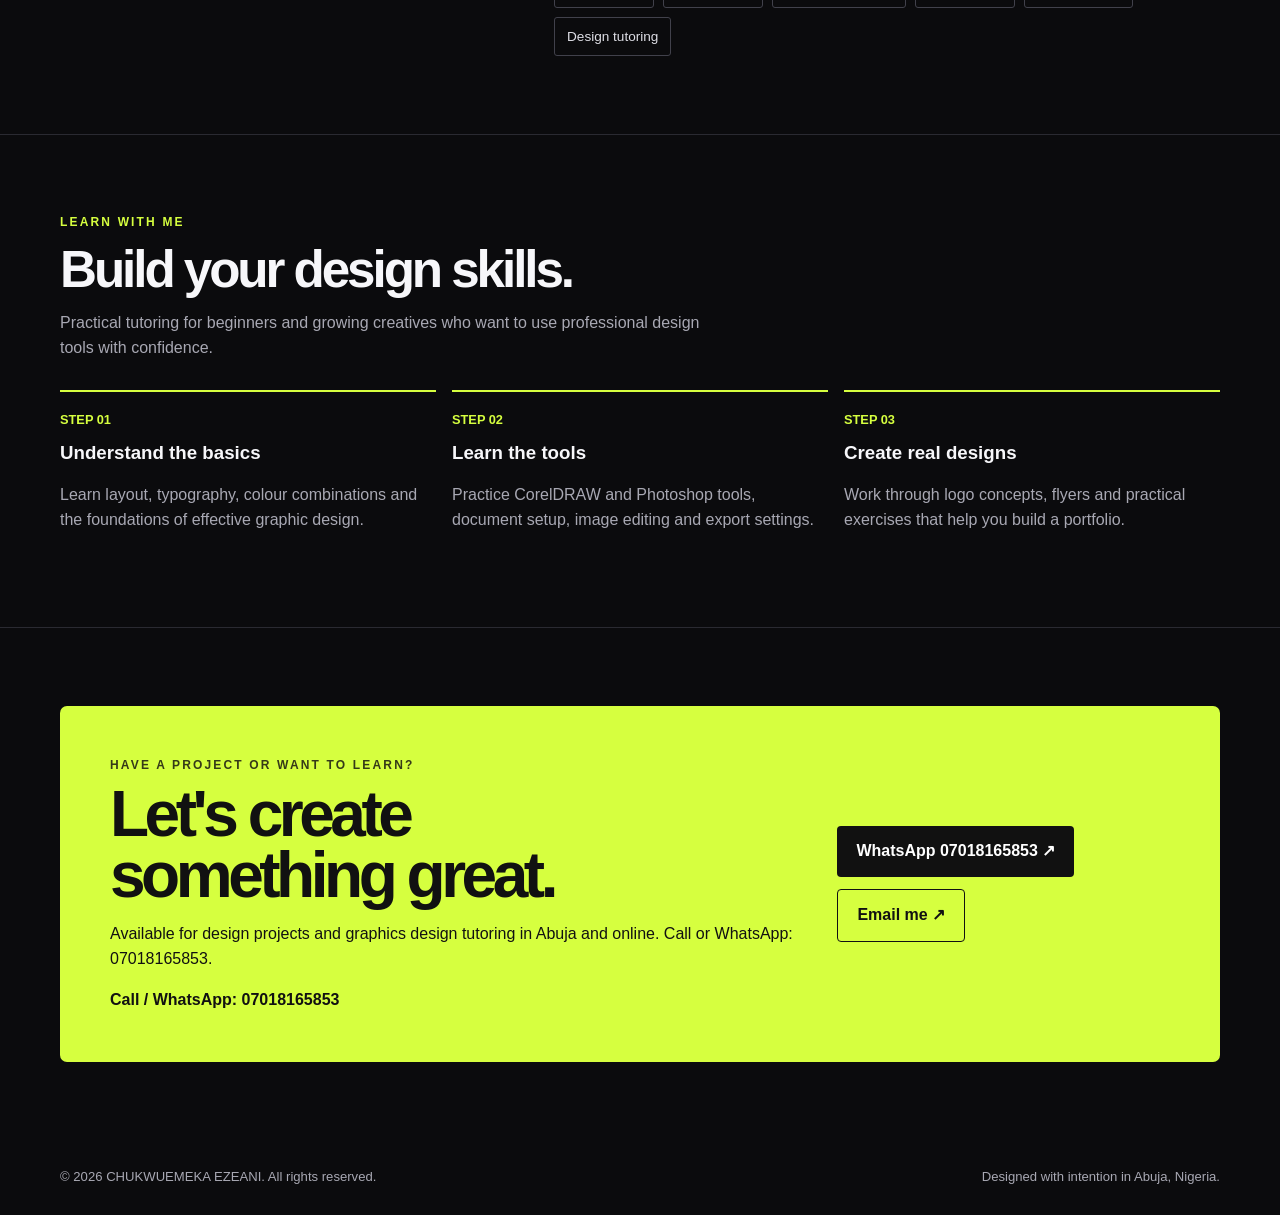
==== commit 824335ed: "Update index.html CHUKS EZE GRAPHICS DESIGN WORLD" ====
--- a/index.html
+++ b/index.html
@@ -38,7 +38,7 @@
   </div>
 
   <div class="visual hero-photo">
-   <img src="Dream,%20Plan,%20Do,%20Repeat.png"
+   <img src="Emmy%20image%20sessionJPG"
      alt="Chukwuemeka Ezeani working at his desk">
     <div class="photo-caption">
       <small>DESIGN THAT SPEAKS</small>
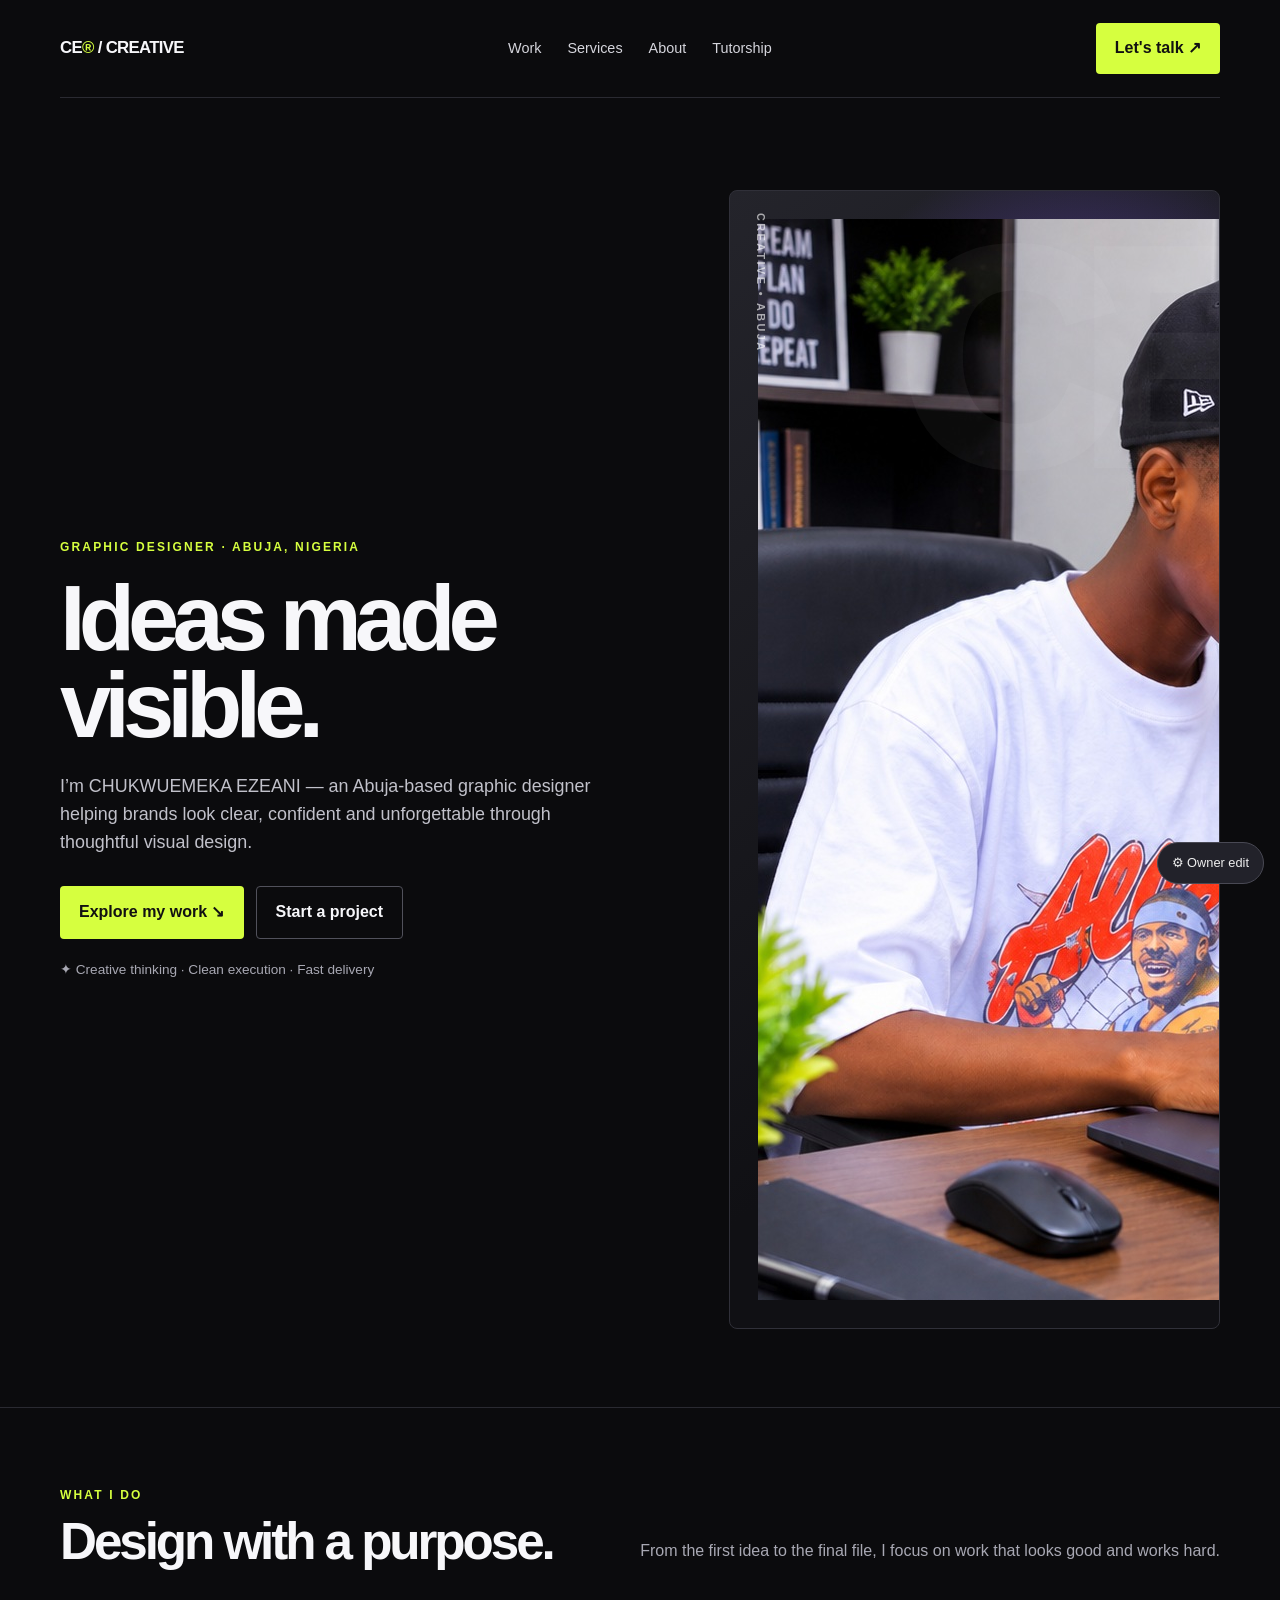
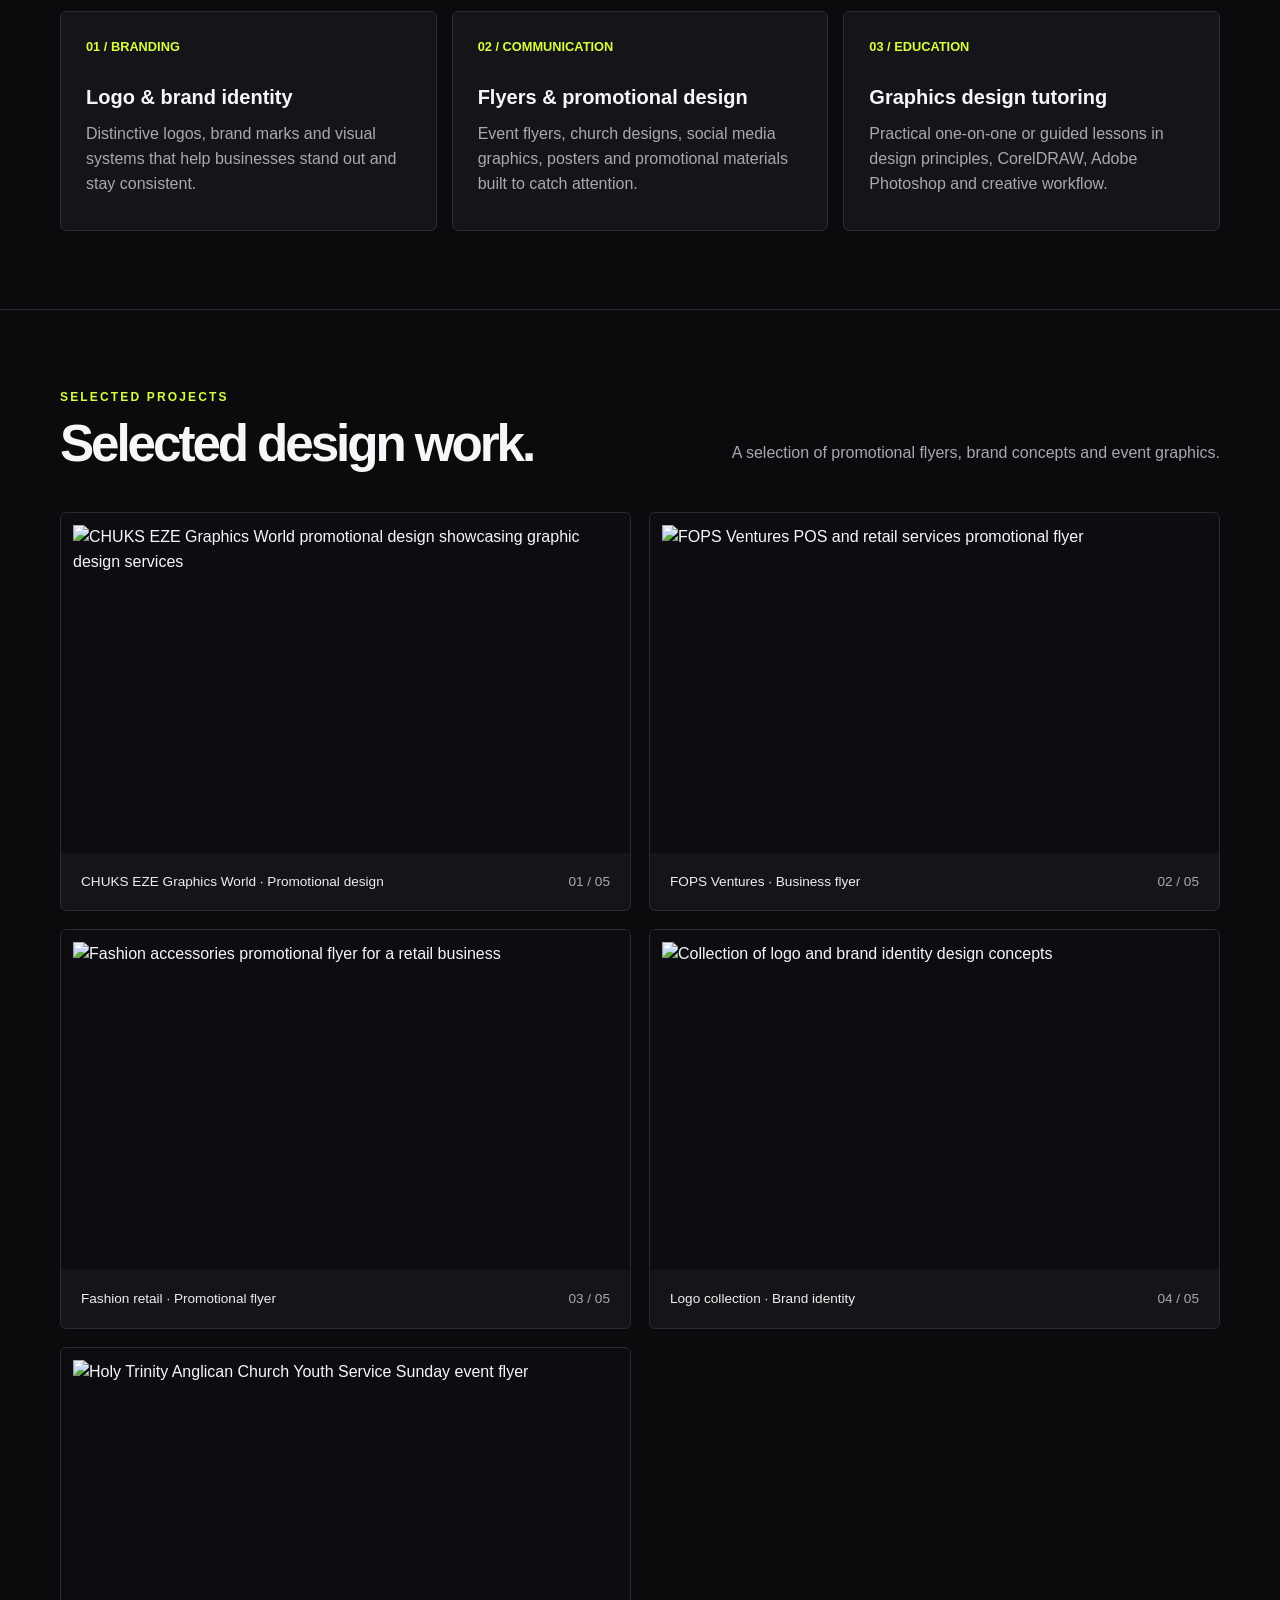
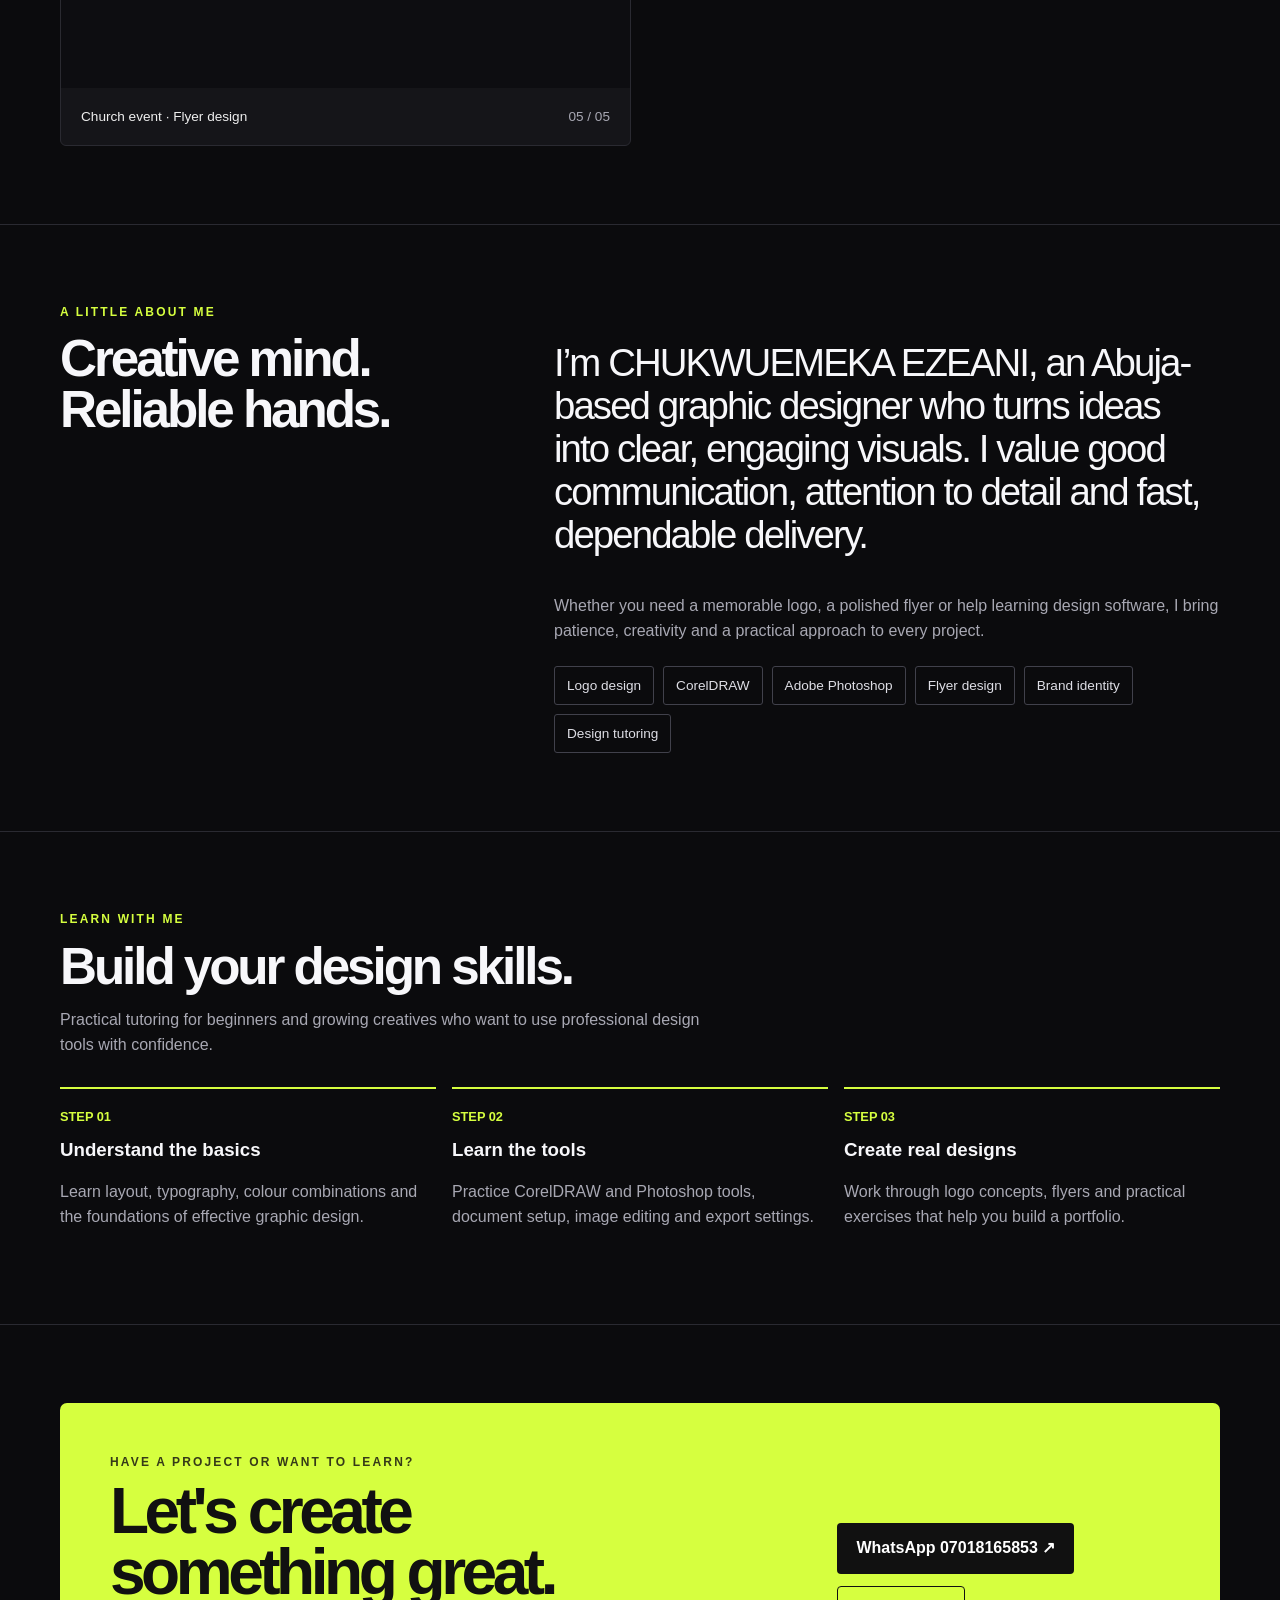
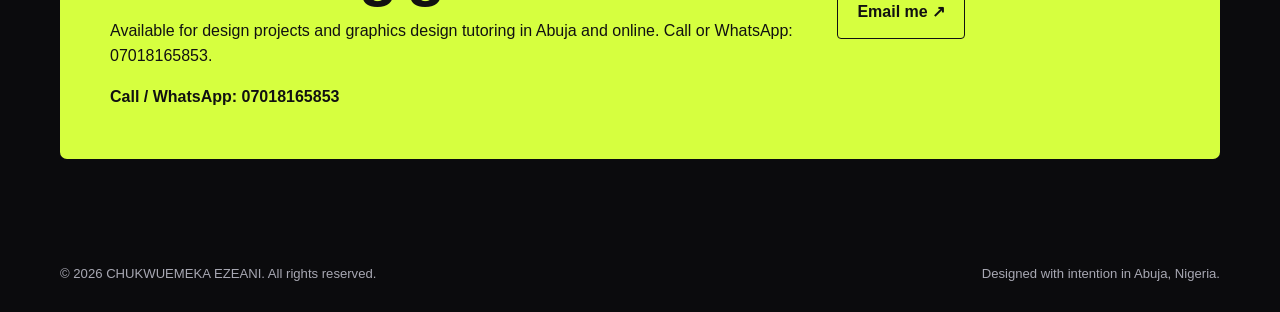
==== commit 23e6bb54: "Update index.html CHUKS EZE GRAPHICS DESIGN WORLD" ====
--- a/index.html
+++ b/index.html
@@ -38,7 +38,7 @@
   </div>
 
   <div class="visual hero-photo">
-   <img src="Emmy%20image%20sessionJPG"
+   <img src="Focused%20Study%20Desk%20Session 2.jpg"
      alt="Chukwuemeka Ezeani working at his desk">
     <div class="photo-caption">
       <small>DESIGN THAT SPEAKS</small>
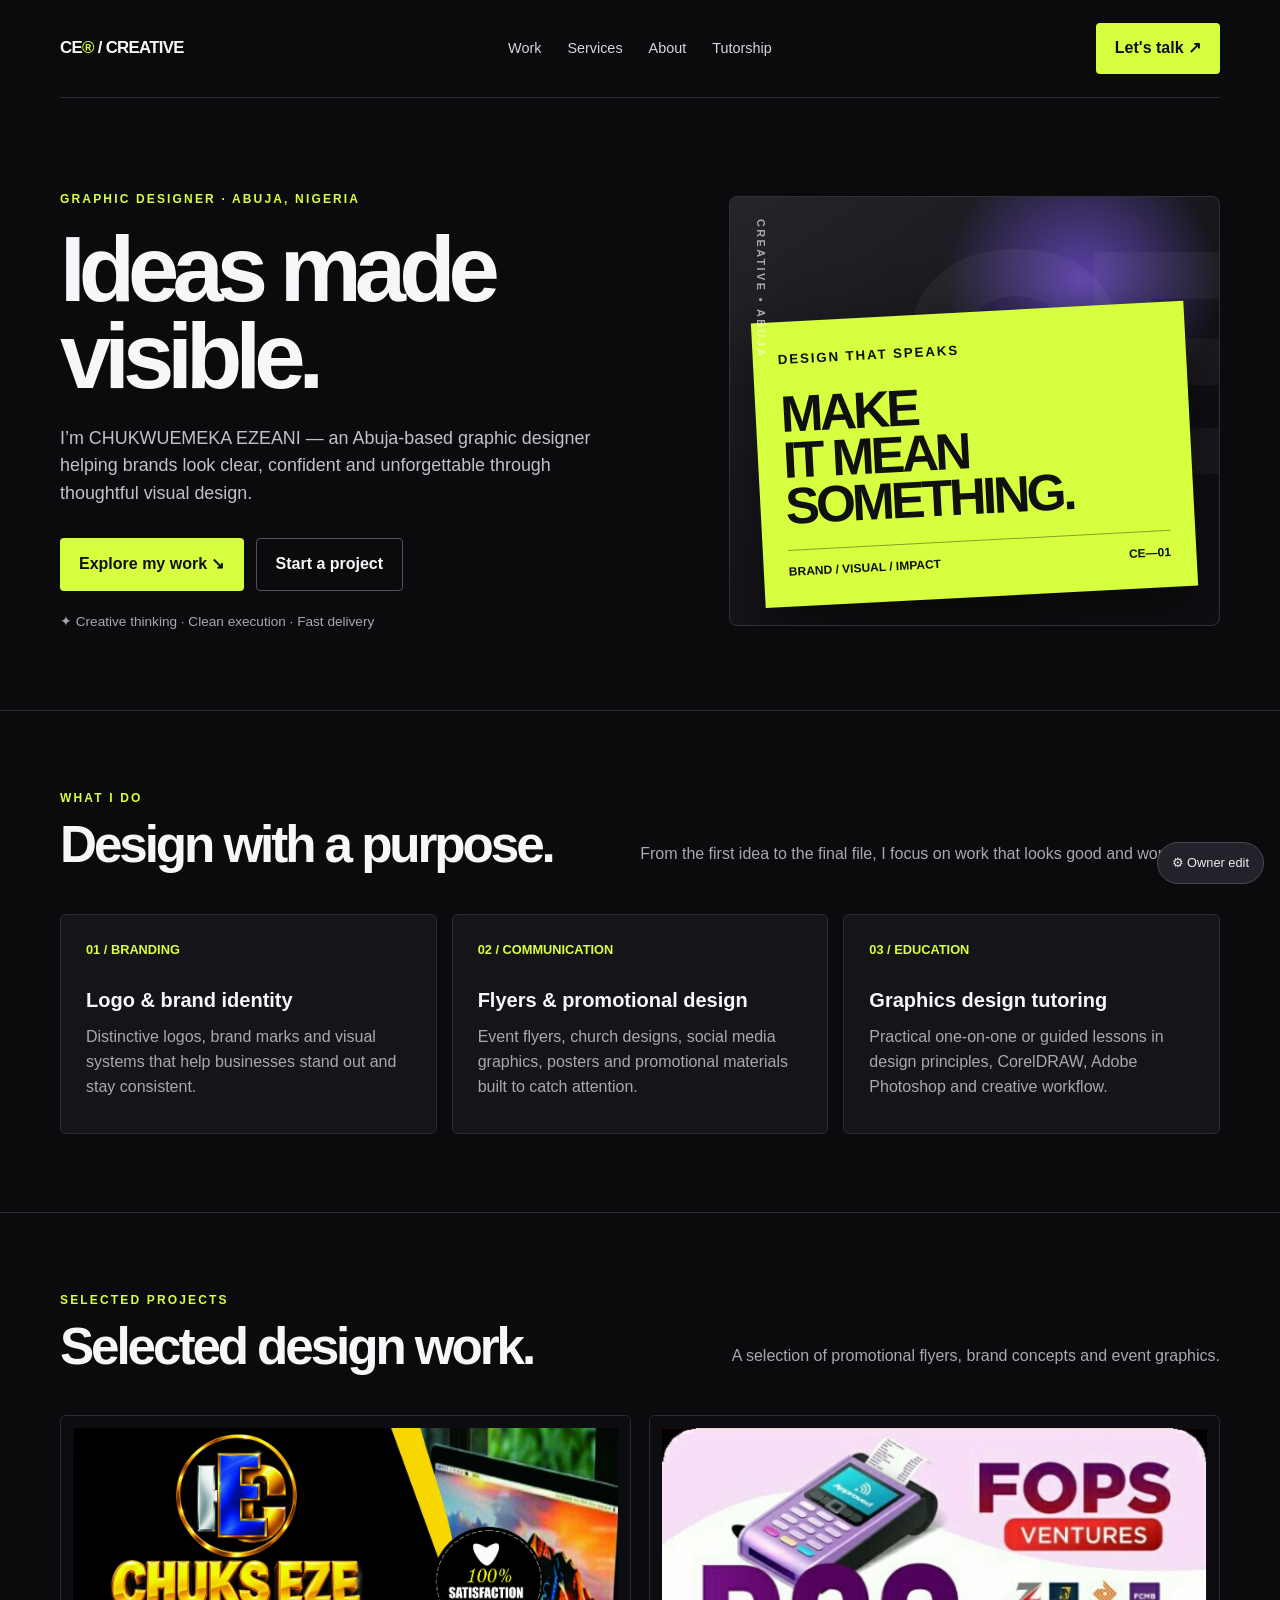
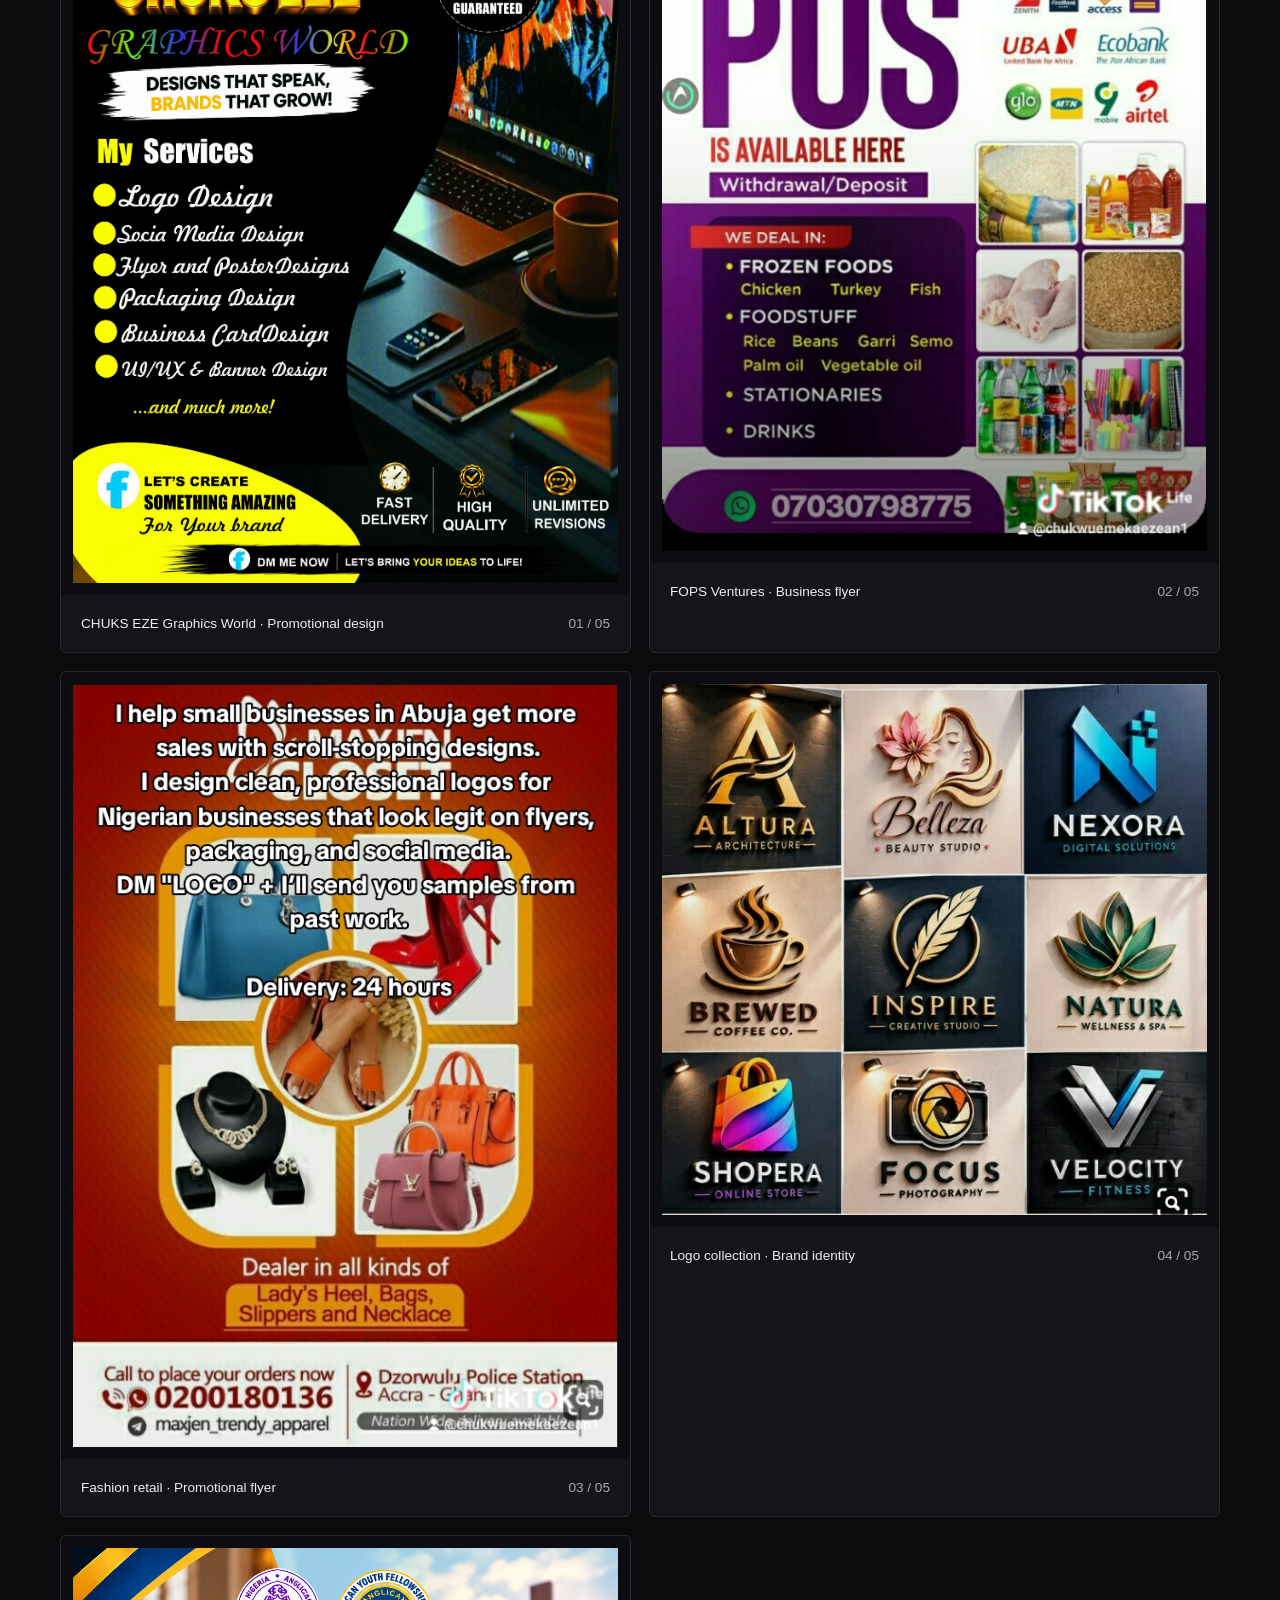
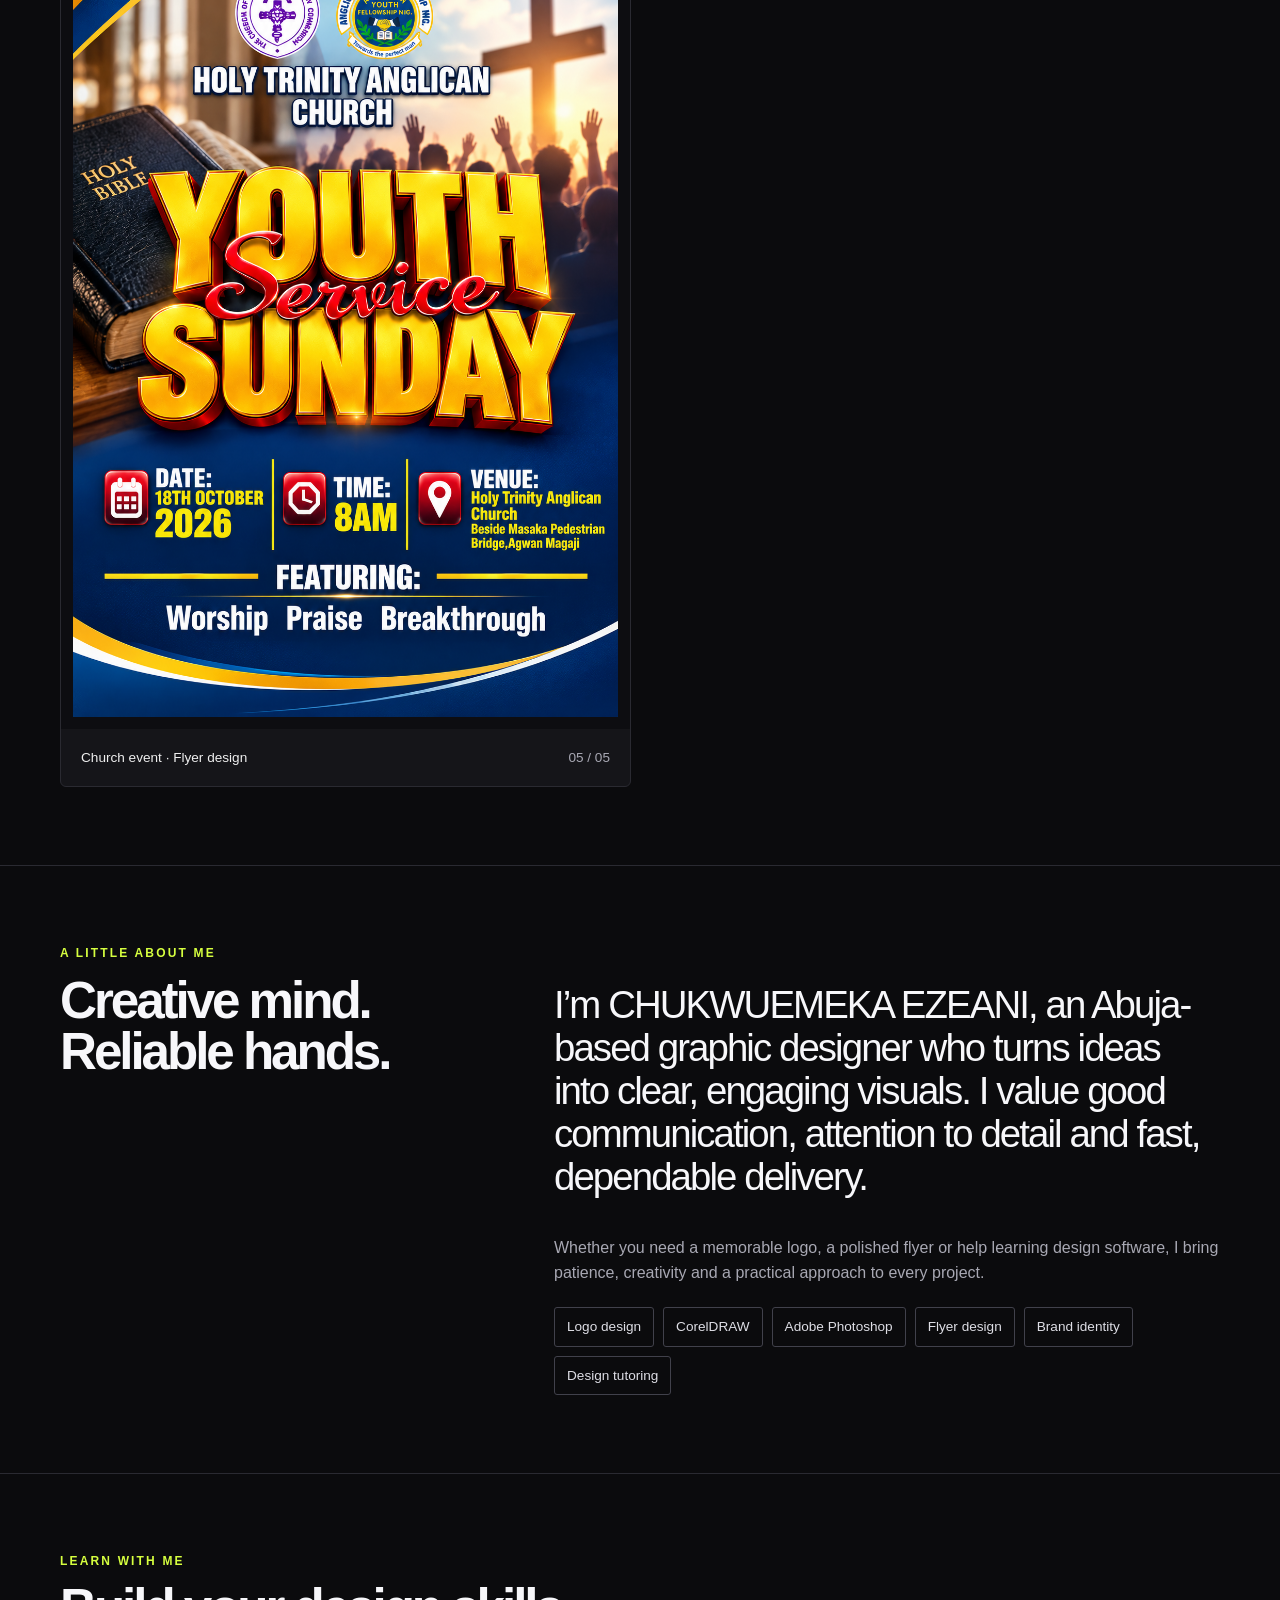
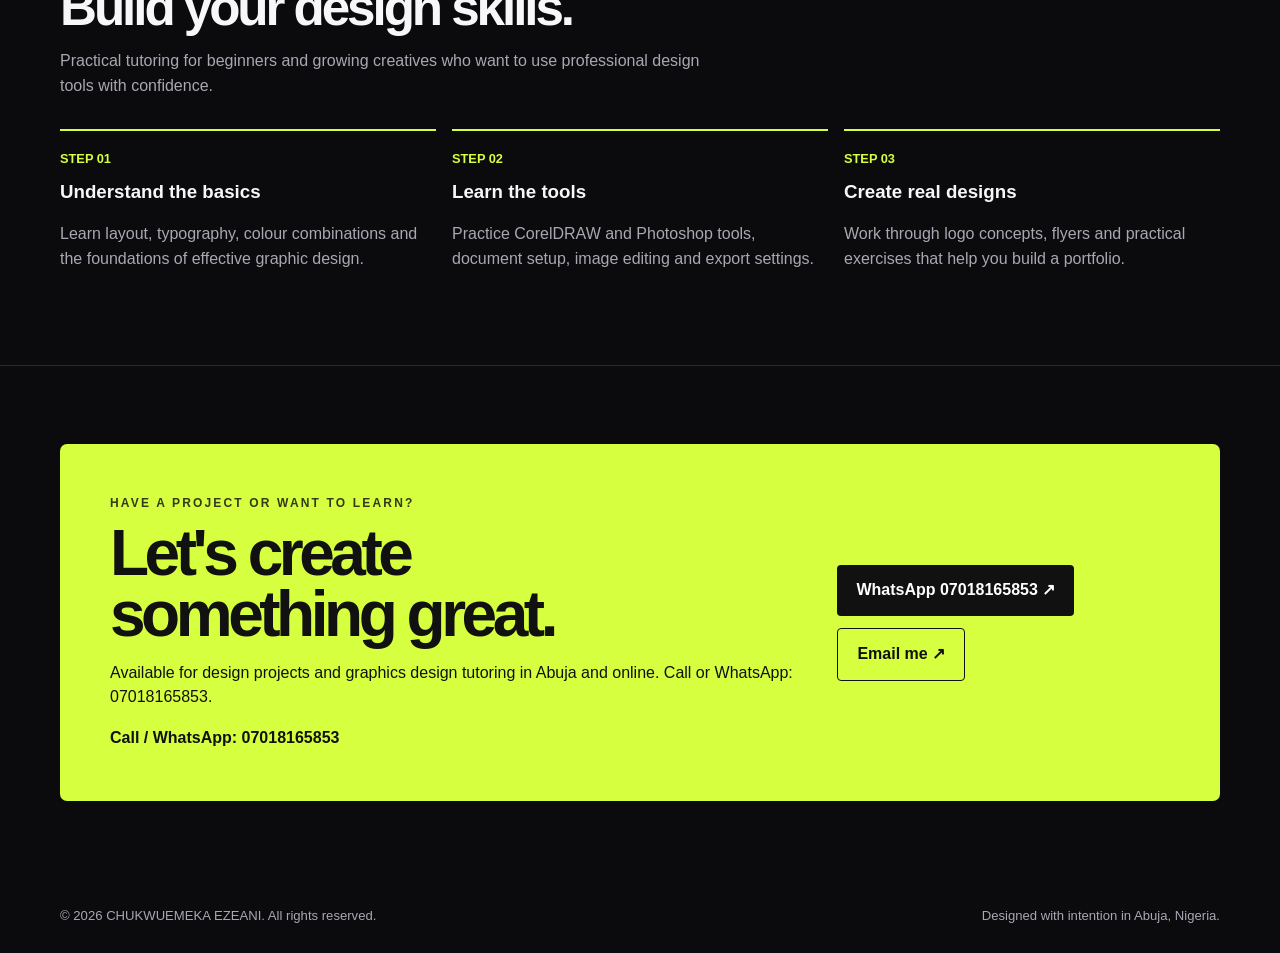
==== commit 5319b14e: "Update index.html CHUKS EZE GRAPHICS DESIGN WORLD" ====
--- a/index.html
+++ b/index.html
@@ -1,121 +1,365 @@
 <!doctype html>
 <html lang="en">
 <head>
-<meta charset="utf-8"><meta name="viewport" content="width=device-width, initial-scale=1">
+<meta charset="utf-8">
+<meta name="viewport" content="width=device-width, initial-scale=1">
 <meta name="description" content="CHUKS EZE GRAPHICS WORLD by CHUKWUEMEKA EZEANI. Graphic design, branding, flyers, posters and visual communication in Abuja, Nigeria.">
-<title>CHUKS EZE GRAPHICS WORLD — CHUKWUEMEKA EZEANI GRAPHICS WORLD</title>
+<title>CHUKS EZE GRAPHICS WORLD — CHUKWUEMEKA EZEANI</title>
+
 <style>
 :root{--bg:#0b0b0d;--panel:#151519;--muted:#a8a8b3;--text:#f7f7fa;--lime:#d6ff3f;--line:#2a2a31;--purple:#8c65ff}
-*{box-sizing:border-box}html{scroll-behavior:smooth}body{margin:0;background:var(--bg);color:var(--text);font-family:Inter,Arial,Helvetica,sans-serif;line-height:1.55}a{color:inherit;text-decoration:none}button,input,textarea,select{font:inherit}.wrap{width:min(1160px,92%);margin:auto}.nav{display:flex;align-items:center;justify-content:space-between;padding:23px 0;border-bottom:1px solid var(--line)}.brand{font-weight:900;letter-spacing:-.04em;font-size:1.05rem}.brand span{color:var(--lime)}.navlinks{display:flex;gap:26px;color:#d5d5dc;font-size:.9rem}.navlinks a:hover{color:var(--lime)}.pill{display:inline-flex;align-items:center;justify-content:center;gap:9px;background:var(--lime);color:#111;padding:13px 19px;border-radius:4px;font-weight:800;border:0;cursor:pointer}.pill.dark{background:transparent;color:var(--text);border:1px solid #51515b}.hero{padding:92px 0 78px;display:grid;grid-template-columns:1.12fr .88fr;gap:45px;align-items:center}.eyebrow{color:var(--lime);text-transform:uppercase;font-size:.75rem;letter-spacing:.18em;font-weight:800}.hero h1{font-size:clamp(3rem,7.2vw,6.5rem);line-height:.94;letter-spacing:-.075em;margin:19px 0 24px}.hero h1 em{font-style:normal;color:var(--lime)}.lead{font-size:1.12rem;color:#c1c1ca;max-width:560px}.actions{display:flex;gap:12px;flex-wrap:wrap;margin-top:30px}.hero-note{color:var(--muted);font-size:.85rem;margin-top:20px}.visual{min-height:430px;position:relative;border-radius:8px;overflow:hidden;background:radial-gradient(circle at 72% 20%,#5d43ad 0,transparent 28%),linear-gradient(145deg,#24242b,#101014 70%);border:1px solid #303039;padding:28px;display:flex;align-items:end}.visual:after{content:"CREATIVE • ABUJA";position:absolute;left:22px;top:22px;color:#ffffff9c;font-size:.68rem;letter-spacing:.22em;font-weight:800;writing-mode:vertical-rl;z-index:1}.visual:before{content:"CE";position:absolute;right:-18px;top:-64px;font-size:19rem;font-weight:950;letter-spacing:-.13em;color:#ffffff0b}.art-card{position:relative;z-index:1;width:100%;padding:25px;background:var(--lime);color:#101010;transform:rotate(-3deg);box-shadow:0 20px 60px #0008}.art-card small{font-weight:800;letter-spacing:.14em}.art-card strong{display:block;font-size:clamp(2rem,4vw,3.8rem);line-height:.9;letter-spacing:-.07em;margin:20px 0}.art-card .mini{display:flex;justify-content:space-between;border-top:1px solid #1116;padding-top:12px;font-size:.75rem;font-weight:700}.section{padding:78px 0;border-top:1px solid var(--line)}.section-head{display:flex;justify-content:space-between;align-items:end;gap:24px;margin-bottom:31px}.section h2{font-size:clamp(2rem,4vw,3.3rem);letter-spacing:-.06em;line-height:1;margin:12px 0}.muted{color:var(--muted)}.services{display:grid;grid-template-columns:repeat(3,1fr);gap:15px}.service{background:var(--panel);border:1px solid var(--line);padding:25px;border-radius:6px;min-height:220px}.num{color:var(--lime);font-size:.8rem;font-weight:800}.service h3{font-size:1.25rem;margin:26px 0 9px}.service p{color:var(--muted);margin:0}.projects{display:grid;grid-template-columns:repeat(2,1fr);gap:18px}.project{border:1px solid var(--line);background:var(--panel);border-radius:6px;overflow:hidden}.project-art{height:260px;padding:24px;display:flex;align-items:end;position:relative;overflow:hidden}.project-art:after{content:"✳";position:absolute;left:22px;top:18px;font-size:2rem;opacity:.8}.project-art:before{content:"";position:absolute;width:240px;height:240px;border:38px solid #ffffff30;border-radius:50%;right:-45px;top:-70px}.project-art h3{position:relative;font-size:2.2rem;line-height:.94;letter-spacing:-.06em;max-width:300px;margin:0}.project:nth-child(1) .project-art{background:#f0a63a;color:#19130a}.project:nth-child(2) .project-art{background:#5d49d8;color:white}.project:nth-child(3) .project-art{background:#e6e0d2;color:#1c1c1c}.project:nth-child(4) .project-art{background:#1b7c68;color:#f4ffdb}.project-art:after{content:"✳";position:absolute;right:22px;bottom:15px;font-size:3.5rem;line-height:1;color:#ffffff55}.service{transition:transform .2s,border-color .2s}.service:hover{transform:translateY(-4px);border-color:var(--lime)}.pill{transition:transform .2s,filter .2s}.pill:hover{transform:translateY(-2px);filter:brightness(1.06)}.project-meta{padding:18px 20px;display:flex;justify-content:space-between;gap:10px;color:var(--muted);font-size:.85rem}
-.project-image-link{display:flex;align-items:center;justify-content:center;height:340px;padding:12px;background:#0d0d11;overflow:hidden}
-.project-image{display:block;width:100%;height:100%;object-fit:contain;transition:transform .35s ease}
-.project-image-link:hover .project-image{transform:scale(1.025)}
+*{box-sizing:border-box}
+html{scroll-behavior:smooth}
+body{margin:0;background:var(--bg);color:var(--text);font-family:Inter,Arial,Helvetica,sans-serif;line-height:1.55}
+a{color:inherit;text-decoration:none}
+button,input,textarea,select{font:inherit}
+.wrap{width:min(1160px,92%);margin:auto}
+.nav{display:flex;align-items:center;justify-content:space-between;padding:23px 0;border-bottom:1px solid var(--line)}
+.brand{font-weight:900;letter-spacing:-.04em;font-size:1.05rem}
+.brand span{color:var(--lime)}
+.navlinks{display:flex;gap:26px;color:#d5d5dc;font-size:.9rem}
+.navlinks a:hover{color:var(--lime)}
+.pill{display:inline-flex;align-items:center;justify-content:center;gap:9px;background:var(--lime);color:#111;padding:13px 19px;border-radius:4px;font-weight:800;border:0;cursor:pointer}
+.pill.dark{background:transparent;color:var(--text);border:1px solid #51515b}
+.hero{padding:92px 0 78px;display:grid;grid-template-columns:1.12fr .88fr;gap:45px;align-items:center}
+.eyebrow{color:var(--lime);text-transform:uppercase;font-size:.75rem;letter-spacing:.18em;font-weight:800}
+.hero h1{font-size:clamp(3rem,7.2vw,6.5rem);line-height:.94;letter-spacing:-.075em;margin:19px 0 24px}
+.hero h1 em{font-style:normal;color:var(--lime)}
+.lead{font-size:1.12rem;color:#c1c1ca;max-width:560px}
+.actions{display:flex;gap:12px;flex-wrap:wrap;margin-top:30px}
+.hero-note{color:var(--muted);font-size:.85rem;margin-top:20px}
+.visual{min-height:430px;position:relative;border-radius:8px;overflow:hidden;background:radial-gradient(circle at 72% 20%,#5d43ad 0,transparent 28%),linear-gradient(145deg,#24242b,#101014 70%);border:1px solid #303039;padding:28px;display:flex;align-items:end}
+.visual:after{content:"CREATIVE • ABUJA";position:absolute;left:22px;top:22px;color:#ffffff9c;font-size:.68rem;letter-spacing:.22em;font-weight:800;writing-mode:vertical-rl;z-index:1}
+.visual:before{content:"CE";position:absolute;right:-18px;top:-64px;font-size:19rem;font-weight:950;letter-spacing:-.13em;color:#ffffff0b}
+.art-card{position:relative;z-index:1;width:100%;padding:25px;background:var(--lime);color:#101010;transform:rotate(-3deg);box-shadow:0 20px 60px #0008}
+.art-card small{font-weight:800;letter-spacing:.14em}
+.art-card strong{display:block;font-size:clamp(2rem,4vw,3.8rem);line-height:.9;letter-spacing:-.07em;margin:20px 0}
+.art-card .mini{display:flex;justify-content:space-between;border-top:1px solid #1116;padding-top:12px;font-size:.75rem;font-weight:700}
+.section{padding:78px 0;border-top:1px solid var(--line)}
+.section-head{display:flex;justify-content:space-between;align-items:end;gap:24px;margin-bottom:31px}
+.section h2{font-size:clamp(2rem,4vw,3.3rem);letter-spacing:-.06em;line-height:1;margin:12px 0}
+.muted{color:var(--muted)}
+.services{display:grid;grid-template-columns:repeat(3,1fr);gap:15px}
+.service{background:var(--panel);border:1px solid var(--line);padding:25px;border-radius:6px;min-height:220px}
+.num{color:var(--lime);font-size:.8rem;font-weight:800}
+.service h3{font-size:1.25rem;margin:26px 0 9px}
+.service p{color:var(--muted);margin:0}
+.projects{display:grid;grid-template-columns:repeat(2,1fr);gap:18px}
+.project{border:1px solid var(--line);background:var(--panel);border-radius:6px;overflow:hidden}
+.project-image-link{display:flex;align-items:center;justify-content:center;height:auto;min-height:200px;padding:12px;background:#0d0d11;overflow:visible}
+.project-image{display:block;width:100%;height:auto;max-width:100%;max-height:none;object-fit:contain;object-position:center center;transition:transform .35s ease}
+.project-image-link:hover .project-image{transform:scale(1.01)}
+.project-art{height:260px;padding:24px;display:flex;align-items:end;position:relative;overflow:hidden}
+.project-art:after{content:"✳";position:absolute;left:22px;top:18px;font-size:2rem;opacity:.8}
+.project-art:before{content:"";position:absolute;width:240px;height:240px;border:38px solid #ffffff30;border-radius:50%;right:-45px;top:-70px}
+.project-art h3{position:relative;font-size:2.2rem;line-height:.94;letter-spacing:-.06em;max-width:300px;margin:0}
+.project:nth-child(1) .project-art{background:#f0a63a;color:#19130a}
+.project:nth-child(2) .project-art{background:#5d49d8;color:white}
+.project:nth-child(3) .project-art{background:#e6e0d2;color:#1c1c1c}
+.project:nth-child(4) .project-art{background:#1b7c68;color:#f4ffdb}
+.project-art:after{content:"✳";position:absolute;right:22px;bottom:15px;font-size:3.5rem;line-height:1;color:#ffffff55}
+.service{transition:transform .2s,border-color .2s}
+.service:hover{transform:translateY(-4px);border-color:var(--lime)}
+.pill{transition:transform .2s,filter .2s}
+.pill:hover{transform:translateY(-2px);filter:brightness(1.06)}
+.project-meta{padding:18px 20px;display:flex;justify-content:space-between;gap:10px;color:var(--muted);font-size:.85rem}
+.project-meta span:first-child{color:#eee}
 .project{transition:transform .2s,border-color .2s}
 .project:hover{transform:translateY(-3px);border-color:#686873}
-.project-meta span:first-child{color:#eee}
-@media(max-width:760px){.project-image-link{height:390px}}
-.about-grid{display:grid;grid-template-columns:.8fr 1.2fr;gap:50px}.big-quote{font-size:clamp(1.6rem,3vw,2.6rem);line-height:1.12;letter-spacing:-.05em}.skill-list{display:flex;gap:9px;flex-wrap:wrap;margin-top:22px}.skill-list span{border:1px solid #41414b;padding:8px 12px;border-radius:3px;font-size:.85rem;color:#dedee5}.steps{display:grid;grid-template-columns:repeat(3,1fr);gap:16px}.step{border-top:2px solid var(--lime);padding-top:18px}.step h3{margin:8px 0}.step p{color:var(--muted)}.contact{background:var(--lime);color:#111;padding:50px;border-radius:7px;display:flex;align-items:center;justify-content:space-between;gap:30px}.contact h2{font-size:clamp(2.3rem,5vw,4.5rem);line-height:.95;letter-spacing:-.07em;margin:10px 0}.contact .pill{background:#111;color:white}.footer{padding:27px 0;display:flex;justify-content:space-between;gap:18px;color:var(--muted);font-size:.82rem}.admin-trigger{position:fixed;bottom:16px;right:16px;z-index:10;background:#22222a;border:1px solid #494954;color:#eee;border-radius:100px;padding:10px 14px;font-size:.8rem;cursor:pointer}.admin-panel{position:fixed;inset:0;z-index:20;background:#000b;display:none;align-items:center;justify-content:center;padding:18px}.admin-box{background:#17171d;border:1px solid #454550;padding:25px;border-radius:8px;width:min(560px,100%);max-height:90vh;overflow:auto}.admin-box h2{margin-top:0}.admin-box label{display:block;margin:14px 0 6px;color:#d7d7de;font-size:.86rem}.admin-box input,.admin-box textarea{width:100%;padding:11px;background:#0c0c10;color:white;border:1px solid #42424d;border-radius:4px}.admin-box textarea{min-height:80px}.admin-row{display:flex;gap:10px;flex-wrap:wrap;margin-top:16px}.notice{font-size:.8rem;color:#bcbcc6;margin-top:12px}.hidden{display:none!important}
-@media(max-width:760px){.navlinks{display:none}.hero{grid-template-columns:1fr;padding:58px 0}.visual{min-height:330px}.services,.steps{grid-template-columns:1fr}.projects{grid-template-columns:1fr}.about-grid{grid-template-columns:1fr;gap:22px}.section{padding:56px 0}.section-head{align-items:start;flex-direction:column}.contact{padding:28px;align-items:start;flex-direction:column}.footer{flex-direction:column}}
+.about-grid{display:grid;grid-template-columns:.8fr 1.2fr;gap:50px}
+.big-quote{font-size:clamp(1.6rem,3vw,2.6rem);line-height:1.12;letter-spacing:-.05em}
+.skill-list{display:flex;gap:9px;flex-wrap:wrap;margin-top:22px}
+.skill-list span{border:1px solid #41414b;padding:8px 12px;border-radius:3px;font-size:.85rem;color:#dedee5}
+.steps{display:grid;grid-template-columns:repeat(3,1fr);gap:16px}
+.step{border-top:2px solid var(--lime);padding-top:18px}
+.step h3{margin:8px 0}
+.step p{color:var(--muted)}
+.contact{background:var(--lime);color:#111;padding:50px;border-radius:7px;display:flex;align-items:center;justify-content:space-between;gap:30px}
+.contact h2{font-size:clamp(2.3rem,5vw,4.5rem);line-height:.95;letter-spacing:-.07em;margin:10px 0}
+.contact .pill{background:#111;color:white}
+.footer{padding:27px 0;display:flex;justify-content:space-between;gap:18px;color:var(--muted);font-size:.82rem}
+.admin-trigger{position:fixed;bottom:16px;right:16px;z-index:10;background:#22222a;border:1px solid #494954;color:#eee;border-radius:100px;padding:10px 14px;font-size:.8rem;cursor:pointer}
+.admin-panel{position:fixed;inset:0;z-index:20;background:#000b;display:none;align-items:center;justify-content:center;padding:18px}
+.admin-box{background:#17171d;border:1px solid #454550;padding:25px;border-radius:8px;width:min(560px,100%);max-height:90vh;overflow:auto}
+.admin-box h2{margin-top:0}
+.admin-box label{display:block;margin:14px 0 6px;color:#d7d7de;font-size:.86rem}
+.admin-box input,.admin-box textarea{width:100%;padding:11px;background:#0c0c10;color:white;border:1px solid #42424d;border-radius:4px}
+.admin-box textarea{min-height:80px}
+.admin-row{display:flex;gap:10px;flex-wrap:wrap;margin-top:16px}
+.notice{font-size:.8rem;color:#bcbcc6;margin-top:12px}
+.hidden{display:none!important}
+@media(max-width:760px){
+.navlinks{display:none}
+.hero{grid-template-columns:1fr;padding:58px 0}
+.visual{min-height:330px}
+.services,.steps{grid-template-columns:1fr}
+.projects{grid-template-columns:1fr}
+.about-grid{grid-template-columns:1fr;gap:22px}
+.section{padding:56px 0}
+.section-head{align-items:start;flex-direction:column}
+.contact{padding:28px;align-items:start;flex-direction:column}
+.footer{flex-direction:column}
+}
 </style>
 </head>
+
 <body>
 <header class="wrap">
-  <nav class="nav"><a class="brand" href="#home">CE<span>®</span> / CREATIVE</a><div class="navlinks"><a href="#work">Work</a><a href="#services">Services</a><a href="#about">About</a><a href="#training">Tutorship</a></div><a class="pill" href="#contact">Let's talk ↗</a></nav>
+<nav class="nav">
+<a class="brand" href="#home">CE<span>®</span> / CREATIVE</a>
+<div class="navlinks">
+<a href="#work">Work</a>
+<a href="#services">Services</a>
+<a href="#about">About</a>
+<a href="#training">Tutorship</a>
+</div>
+<a class="pill" href="#contact">Let's talk ↗</a>
+</nav>
 </header>
+
 <main>
 <section class="wrap hero" id="home">
-  <div>
-    <div class="eyebrow">Graphic designer · Abuja, Nigeria</div>
-    <h1 id="heroTitle">Ideas made <em>visible.</em></h1>
-    <p class="lead" id="heroLead">
-      I’m CHUKWUEMEKA EZEANI — a graphic designer helping brands look clear, confident and unforgettable through thoughtful visual design.
-    </p>
-    <div class="actions">
-      <a class="pill" href="#work">Explore my work ↘</a>
-      <a class="pill dark" href="#contact">Start a project</a>
-    </div>
-    <div class="hero-note">✦ Creative thinking · Clean execution · Fast delivery</div>
-  </div>
-
-  <div class="visual hero-photo">
-   <img src="Focused%20Study%20Desk%20Session 2.jpg"
-     alt="Chukwuemeka Ezeani working at his desk">
-    <div class="photo-caption">
-      <small>DESIGN THAT SPEAKS</small>
-      <h2>MAKE IT MEAN SOMETHING.</h2>
-      <p>Creative thinking. Bold designs. Real impact.</p>
-    </div>
-  </div>
+<div>
+<div class="eyebrow">Graphic designer · Abuja, Nigeria</div>
+<h1 id="heroTitle">Ideas made <em>visible.</em></h1>
+<p class="lead" id="heroLead">I’m CHUKWUEMEKA EZEANI — a graphic designer helping brands look clear, confident and unforgettable through thoughtful visual design.</p>
+<div class="actions">
+<a class="pill" href="#work">Explore my work ↘</a>
+<a class="pill dark" href="#contact">Start a project</a>
+</div>
+<div class="hero-note">✦ Creative thinking · Clean execution · Fast delivery</div>
+</div>
+<div class="visual" aria-label="Graphic design visual">
+<div class="art-card">
+<small>DESIGN THAT SPEAKS</small>
+<strong>MAKE<br>IT MEAN<br>SOMETHING.</strong>
+<div class="mini"><span>BRAND / VISUAL / IMPACT</span><span>CE—01</span></div>
+</div>
+</div>
 </section>
 
 <section class="section" id="services">
-  <div class="wrap">
-    <div class="section-head">
-      <div>
-        <div class="eyebrow">What I do</div>
-        <h2>Design with a purpose.</h2>
-      </div>
-      <p class="muted">From the first idea to the final file, I focus on work that looks good and works hard.</p>
-    </div>
-    <div class="services">
-      <article class="service">
-        <div class="num">01 / BRANDING</div>
-        <h3>Logo & brand identity</h3>
-        <p>Distinctive logos, brand marks and visual systems that help businesses stand out and stay consistent.</p>
-      </article>
-      <article class="service">
-        <div class="num">02 / COMMUNICATION</div>
-        <h3>Flyers & promotional design</h3>
-        <p>Event flyers, church designs, social media graphics, posters and promotional materials built to catch attention.</p>
-      </article>
-      <article class="service">
-        <div class="num">03 / EDUCATION</div>
-        <h3>Graphics design tutoring</h3>
-        <p>Practical one-on-one or guided lessons in design principles, CorelDRAW, Adobe Photoshop and creative workflow.</p>
-      </article>
-    </div>
-  </div>
-</section>
-</div></div></section>
-<section class="section" id="work"><div class="wrap"><div class="section-head"><div><div class="eyebrow">Selected projects</div><h2>Selected design work.</h2></div><p class="muted">A selection of promotional flyers, brand concepts and event graphics.</p></div>
+<div class="wrap">
+<div class="section-head">
+<div><div class="eyebrow">What I do</div><h2>Design with a purpose.</h2></div>
+<p class="muted">From the first idea to the final file, I focus on work that looks good and works hard.</p>
+</div>
+<div class="services">
+<article class="service"><div class="num">01 / BRANDING</div><h3>Logo & brand identity</h3><p>Distinctive logos, brand marks and visual systems that help businesses stand out and stay consistent.</p></article>
+<article class="service"><div class="num">02 / COMMUNICATION</div><h3>Flyers & promotional design</h3><p>Event flyers, church designs, social media graphics, posters and promotional materials built to catch attention.</p></article>
+<article class="service"><div class="num">03 / EDUCATION</div><h3>Graphics design tutoring</h3><p>Practical one-on-one or guided lessons in design principles, CorelDRAW, Adobe Photoshop and creative workflow.</p></article>
+</div>
+</div>
+</section>
+
+<section class="section" id="work">
+<div class="wrap">
+<div class="section-head">
+<div><div class="eyebrow">Selected projects</div><h2>Selected design work.</h2></div>
+<p class="muted">A selection of promotional flyers, brand concepts and event graphics.</p>
+</div>
+
 <div class="projects">
- <article class="project"><a class="project-image-link" href="images/chuks-eze-graphics-promo.jpg" target="_blank" rel="noreferrer"><img class="project-image" src="images/chuks-eze-graphics-promo.jpg" alt="CHUKS EZE Graphics World promotional design showcasing graphic design services" loading="lazy"></a><div class="project-meta"><span>CHUKS EZE Graphics World · Promotional design</span><span>01 / 05</span></div></article>
- <article class="project"><a class="project-image-link" href="images/pos-ventures-flyer.jpg" target="_blank" rel="noreferrer"><img class="project-image" src="images/pos-ventures-flyer.jpg" alt="FOPS Ventures POS and retail services promotional flyer" loading="lazy"></a><div class="project-meta"><span>FOPS Ventures · Business flyer</span><span>02 / 05</span></div></article>
- <article class="project"><a class="project-image-link" href="images/fashion-promo-flyer.jpg" target="_blank" rel="noreferrer"><img class="project-image" src="images/fashion-promo-flyer.jpg" alt="Fashion accessories promotional flyer for a retail business" loading="lazy"></a><div class="project-meta"><span>Fashion retail · Promotional flyer</span><span>03 / 05</span></div></article>
- <article class="project"><a class="project-image-link" href="images/logo-design-showcase.jpg" target="_blank" rel="noreferrer"><img class="project-image" src="images/logo-design-showcase.jpg" alt="Collection of logo and brand identity design concepts" loading="lazy"></a><div class="project-meta"><span>Logo collection · Brand identity</span><span>04 / 05</span></div></article>
- <article class="project"><a class="project-image-link" href="images/church-youth-service-flyer.jpg" target="_blank" rel="noreferrer"><img class="project-image" src="images/church-youth-service-flyer.jpg" alt="Holy Trinity Anglican Church Youth Service Sunday event flyer" loading="lazy"></a><div class="project-meta"><span>Church event · Flyer design</span><span>05 / 05</span></div></article>
-</div></div></section>
-<section class="section" id="about"><div class="wrap about-grid"><div><div class="eyebrow">A little about me</div><h2>Creative mind.<br>Reliable hands.</h2></div><div><p class="big-quote" id="aboutText">I’m CHUKWUEMEKA EZEANI, an Abuja-based graphic designer who turns ideas into clear, engaging visuals. I value good communication, attention to detail and fast, dependable delivery.</p><p class="muted">Whether you need a memorable logo, a polished flyer or help learning design software, I bring patience, creativity and a practical approach to every project.</p><div class="skill-list"><span>Logo design</span><span>CorelDRAW</span><span>Adobe Photoshop</span><span>Flyer design</span><span>Brand identity</span><span>Design tutoring</span></div></div></div></section>
-<section class="section" id="training"><div class="wrap"><div class="eyebrow">Learn with me</div><h2>Build your design skills.</h2><p class="muted" style="max-width:650px;margin-bottom:30px">Practical tutoring for beginners and growing creatives who want to use professional design tools with confidence.</p><div class="steps"><div class="step"><div class="num">STEP 01</div><h3>Understand the basics</h3><p>Learn layout, typography, colour combinations and the foundations of effective graphic design.</p></div><div class="step"><div class="num">STEP 02</div><h3>Learn the tools</h3><p>Practice CorelDRAW and Photoshop tools, document setup, image editing and export settings.</p></div><div class="step"><div class="num">STEP 03</div><h3>Create real designs</h3><p>Work through logo concepts, flyers and practical exercises that help you build a portfolio.</p></div></div></div></section>
-<section class="section" id="contact"><div class="wrap"><div class="contact"><div><div class="eyebrow" style="color:#353a18">Have a project or want to learn?</div><h2>Let's create<br>something great.</h2><p id="contactText">Available for design projects and graphics design tutoring in Abuja and online. Call or WhatsApp: 07018165853.</p><p style="font-weight:800;margin:12px 0 0">Call / WhatsApp: <a id="phoneText" href="tel:07018165853">07018165853</a></p></div><div class="actions" style="margin:0"><a class="pill" id="whatsappLink" href="https://wa.me/2347018165853" target="_blank" rel="noreferrer">WhatsApp 07018165853 ↗</a><a class="pill" style="background:transparent;color:#111;border:1px solid #111" id="emailLink" href="mailto:">Email me ↗</a></div></div></div></section>
+
+<article class="project">
+<a class="project-image-link" href="images/chuks-eze-graphics-promo.jpg.JPG" target="_blank" rel="noreferrer">
+<img class="project-image" src="images/chuks-eze-graphics-promo.jpg.JPG" alt="CHUKS EZE Graphics World promotional design" loading="lazy">
+</a>
+<div class="project-meta"><span>CHUKS EZE Graphics World · Promotional design</span><span>01 / 05</span></div>
+</article>
+
+<article class="project">
+<a class="project-image-link" href="images/pos-ventures-flyer.jpg.jpeg" target="_blank" rel="noreferrer">
+<img class="project-image" src="images/pos-ventures-flyer.jpg.jpeg" alt="POS Ventures business flyer" loading="lazy">
+</a>
+<div class="project-meta"><span>FOPS Ventures · Business flyer</span><span>02 / 05</span></div>
+</article>
+
+<article class="project">
+<a class="project-image-link" href="images/fashion-promo-flyer.jpg.jpeg" target="_blank" rel="noreferrer">
+<img class="project-image" src="images/fashion-promo-flyer.jpg.jpeg" alt="Fashion promotional flyer" loading="lazy">
+</a>
+<div class="project-meta"><span>Fashion retail · Promotional flyer</span><span>03 / 05</span></div>
+</article>
+
+<article class="project">
+<a class="project-image-link" href="images/logo-design-showcase.jpg.JPG" target="_blank" rel="noreferrer">
+<img class="project-image" src="images/logo-design-showcase.jpg.JPG" alt="Logo design showcase" loading="lazy">
+</a>
+<div class="project-meta"><span>Logo collection · Brand identity</span><span>04 / 05</span></div>
+</article>
+
+<article class="project">
+<a class="project-image-link" href="images/church-youth-service-flyer.jpg.png" target="_blank" rel="noreferrer">
+<img class="project-image" src="images/church-youth-service-flyer.jpg.png" alt="Church youth service flyer" loading="lazy">
+</a>
+<div class="project-meta"><span>Church event · Flyer design</span><span>05 / 05</span></div>
+</article>
+
+</div>
+</div>
+</section>
+
+<section class="section" id="about">
+<div class="wrap about-grid">
+<div><div class="eyebrow">A little about me</div><h2>Creative mind.<br>Reliable hands.</h2></div>
+<div>
+<p class="big-quote" id="aboutText">I’m CHUKWUEMEKA EZEANI, an Abuja-based graphic designer who turns ideas into clear, engaging visuals. I value good communication, attention to detail and fast, dependable delivery.</p>
+<p class="muted">Whether you need a memorable logo, a polished flyer or help learning design software, I bring patience, creativity and a practical approach to every project.</p>
+<div class="skill-list">
+<span>Logo design</span><span>CorelDRAW</span><span>Adobe Photoshop</span><span>Flyer design</span><span>Brand identity</span><span>Design tutoring</span>
+</div>
+</div>
+</div>
+</section>
+
+<section class="section" id="training">
+<div class="wrap">
+<div class="eyebrow">Learn with me</div>
+<h2>Build your design skills.</h2>
+<p class="muted" style="max-width:650px;margin-bottom:30px">Practical tutoring for beginners and growing creatives who want to use professional design tools with confidence.</p>
+<div class="steps">
+<div class="step"><div class="num">STEP 01</div><h3>Understand the basics</h3><p>Learn layout, typography, colour combinations and the foundations of effective graphic design.</p></div>
+<div class="step"><div class="num">STEP 02</div><h3>Learn the tools</h3><p>Practice CorelDRAW and Photoshop tools, document setup, image editing and export settings.</p></div>
+<div class="step"><div class="num">STEP 03</div><h3>Create real designs</h3><p>Work through logo concepts, flyers and practical exercises that help you build a portfolio.</p></div>
+</div>
+</div>
+</section>
+
+<section class="section" id="contact">
+<div class="wrap">
+<div class="contact">
+<div>
+<div class="eyebrow" style="color:#353a18">Have a project or want to learn?</div>
+<h2>Let's create<br>something great.</h2>
+<p id="contactText">Available for design projects and graphics design tutoring in Abuja and online. Call or WhatsApp: 07018165853.</p>
+<p style="font-weight:800;margin:12px 0 0">Call / WhatsApp: <a id="phoneText" href="tel:07018165853">07018165853</a></p>
+</div>
+<div class="actions" style="margin:0">
+<a class="pill" id="whatsappLink" href="https://wa.me/2347018165853" target="_blank" rel="noreferrer">WhatsApp 07018165853 ↗</a>
+<a class="pill" style="background:transparent;color:#111;border:1px solid #111" id="emailLink" href="mailto:">Email me ↗</a>
+</div>
+</div>
+</div>
+</section>
 </main>
-<footer class="wrap footer"><span>© <span id="year"></span> CHUKWUEMEKA EZEANI. All rights reserved.</span><span>Designed with intention in Abuja, Nigeria.</span></footer>
+
+<footer class="wrap footer">
+<span>© <span id="year"></span> CHUKWUEMEKA EZEANI. All rights reserved.</span>
+<span>Designed with intention in Abuja, Nigeria.</span>
+</footer>
+
 <button class="admin-trigger" id="adminTrigger">⚙ Owner edit</button>
-<div class="admin-panel" id="adminPanel"><div class="admin-box">
- <h2>Owner editing</h2><p class="muted">Update your headline, introduction and contact links. Changes are saved in this browser.</p>
- <div id="loginArea"><label for="adminPass">Owner password</label><input id="adminPass" type="password" placeholder="Enter the password you set"><div class="admin-row"><button class="pill" id="loginBtn">Unlock editor</button><button class="pill dark" id="closeBtn">Close</button></div><p class="notice">Security note: this preview does not have secure password authentication. Do not use it to protect a live website, and never put your real password in this HTML file. A secure password is created in the hosted admin authentication service after it is configured.</p></div>
- <div id="editArea" class="hidden">
- <label>Hero headline</label><input id="editTitle">
- <label>Introduction</label><textarea id="editLead"></textarea>
- <label>About text</label><textarea id="editAbout"></textarea>
- <label>Contact note</label><input id="editContact">
- <label>WhatsApp number (international format, digits only)</label><input id="editWhats">
- <label>Contact email</label><input id="editEmail" type="chukwuemekaezeani51@gmail.com">
- <div class="admin-row"><button class="pill" id="saveBtn">Save changes</button><button class="pill dark" id="resetBtn">Reset defaults</button><button class="pill dark" id="logoutBtn">Lock editor</button><button class="pill dark" id="closeBtn2">Close</button></div>
- <p class="notice">Important: this local preview editor is not password-protected and does not secure a public website. Local edits do not sync across devices. For owner-only online editing, connect a real authenticated CMS/backend before launch.</p>
- </div>
-</div></div>
+
+<div class="admin-panel" id="adminPanel">
+<div class="admin-box">
+<h2>Owner editing</h2>
+<p class="muted">Update your headline, introduction and contact links. Changes are saved in this browser.</p>
+<div id="loginArea">
+<label for="adminPass">Owner password</label>
+<input id="adminPass" type="password" placeholder="Enter the password you set">
+<div class="admin-row">
+<button class="pill" id="loginBtn">Unlock editor</button>
+<button class="pill dark" id="closeBtn">Close</button>
+</div>
+<p class="notice">Security note: this preview does not have secure password authentication. Do not use it to protect a live website, and never put your real password in this HTML file.</p>
+</div>
+
+<div id="editArea" class="hidden">
+<label>Hero headline</label><input id="editTitle">
+<label>Introduction</label><textarea id="editLead"></textarea>
+<label>About text</label><textarea id="editAbout"></textarea>
+<label>Contact note</label><input id="editContact">
+<label>WhatsApp number (international format, digits only)</label><input id="editWhats">
+<label>Contact email</label><input id="editEmail" type="email">
+<div class="admin-row">
+<button class="pill" id="saveBtn">Save changes</button>
+<button class="pill dark" id="resetBtn">Reset defaults</button>
+<button class="pill dark" id="logoutBtn">Lock editor</button>
+<button class="pill dark" id="closeBtn2">Close</button>
+</div>
+<p class="notice">Important: this local preview editor is not password-protected and does not secure a public website. Local edits do not sync across devices.</p>
+</div>
+</div>
+</div>
+
 <script>
-const defaults={title:"Ideas made visible.",lead:"I’m CHUKWUEMEKA EZEANI — an Abuja-based graphic designer helping brands look clear, confident and unforgettable through thoughtful visual design.",about:"I’m CHUKWUEMEKA EZEANI, an Abuja-based graphic designer who turns ideas into clear, engaging visuals. I value good communication, attention to detail and fast, dependable delivery.",contact:"Available for design projects and graphics design tutoring in Abuja and online. Call or WhatsApp: 07018165853.",whats:"2347018165853",email:"chukwuemekaezeani51@gmail.com"};
-const $=id=>document.getElementById(id);let saved={...defaults};try{saved={...defaults,...JSON.parse(localStorage.getItem("cePortfolioContent")||"{}")}}catch(e){}
-function render(){ $("heroTitle").textContent=saved.title; $("heroLead").textContent=saved.lead; $("aboutText").textContent=saved.about; $("contactText").textContent=saved.contact; $("whatsappLink").href=saved.whats?"https://wa.me/"+saved.whats:"https://wa.me/"; $("whatsappLink").textContent=saved.whats?"WhatsApp "+(saved.whats.startsWith("234")?"0"+saved.whats.slice(3):saved.whats)+" ↗":"WhatsApp me ↗"; $("emailLink").href=saved.email?"mailto:"+saved.email:"mailto:"; if($("phoneText")) $("phoneText").href="tel:07018165853"; $("year").textContent=new Date().getFullYear();}
-function fillEditor(){ $("editTitle").value=saved.title;$("editLead").value=saved.lead;$("editAbout").value=saved.about;$("editContact").value=saved.contact;$("editWhats").value=saved.whats;$("editEmail").value=saved.email;}
-$("adminTrigger").onclick=()=>{$("adminPanel").style.display="flex";$("loginArea").classList.remove("hidden");$("editArea").classList.add("hidden");};
+const defaults={
+title:"Ideas made visible.",
+lead:"I’m CHUKWUEMEKA EZEANI — an Abuja-based graphic designer helping brands look clear, confident and unforgettable through thoughtful visual design.",
+about:"I’m CHUKWUEMEKA EZEANI, an Abuja-based graphic designer who turns ideas into clear, engaging visuals. I value good communication, attention to detail and fast, dependable delivery.",
+contact:"Available for design projects and graphics design tutoring in Abuja and online. Call or WhatsApp: 07018165853.",
+whats:"2347018165853",
+email:"chukwuemekaezeani51@gmail.com"
+};
+
+const $=id=>document.getElementById(id);
+let saved={...defaults};
+
+try{
+saved={...defaults,...JSON.parse(localStorage.getItem("cePortfolioContent")||"{}")}
+}catch(e){}
+
+function render(){
+$("heroTitle").textContent=saved.title;
+$("heroLead").textContent=saved.lead;
+$("aboutText").textContent=saved.about;
+$("contactText").textContent=saved.contact;
+$("whatsappLink").href=saved.whats?"https://wa.me/"+saved.whats:"https://wa.me/";
+$("whatsappLink").textContent=saved.whats?"WhatsApp "+(saved.whats.startsWith("234")?"0"+saved.whats.slice(3):saved.whats)+" ↗":"WhatsApp me ↗";
+$("emailLink").href=saved.email?"mailto:"+saved.email:"mailto:";
+if($("phoneText"))$("phoneText").href="tel:07018165853";
+$("year").textContent=new Date().getFullYear();
+}
+
+function fillEditor(){
+$("editTitle").value=saved.title;
+$("editLead").value=saved.lead;
+$("editAbout").value=saved.about;
+$("editContact").value=saved.contact;
+$("editWhats").value=saved.whats;
+$("editEmail").value=saved.email;
+}
+
+$("adminTrigger").onclick=()=>{
+$("adminPanel").style.display="flex";
+$("loginArea").classList.remove("hidden");
+$("editArea").classList.add("hidden");
+};
+
 $("closeBtn").onclick=$("closeBtn2").onclick=()=>$("adminPanel").style.display="none";
-$("loginBtn").onclick=()=>{alert("Secure sign-in has not been connected in this preview yet. Do not enter a real password here. The hosted version needs a real authenticated admin dashboard before private editing is enabled.");};
-$("saveBtn").onclick=()=>{saved={title:$("editTitle").value.trim()||defaults.title,lead:$("editLead").value.trim()||defaults.lead,about:$("editAbout").value.trim()||defaults.about,contact:$("editContact").value.trim()||defaults.contact,whats:$("editWhats").value.replace(/\D/g,""),email:$("editEmail").value.trim()};localStorage.setItem("cePortfolioContent",JSON.stringify(saved));render();alert("Saved in this browser.");};
-$("resetBtn").onclick=()=>{saved={...defaults};localStorage.removeItem("cePortfolioContent");fillEditor();render();};
-$("logoutBtn").onclick=()=>{$("editArea").classList.add("hidden");$("loginArea").classList.remove("hidden");};
+
+$("loginBtn").onclick=()=>{
+alert("Secure sign-in has not been connected in this preview yet. Do not enter a real password here.");
+};
+
+$("saveBtn").onclick=()=>{
+saved={
+title:$("editTitle").value.trim()||defaults.title,
+lead:$("editLead").value.trim()||defaults.lead,
+about:$("editAbout").value.trim()||defaults.about,
+contact:$("editContact").value.trim()||defaults.contact,
+whats:$("editWhats").value.replace(/\D/g,""),
+email:$("editEmail").value.trim()
+};
+localStorage.setItem("cePortfolioContent",JSON.stringify(saved));
+render();
+alert("Saved in this browser.");
+};
+
+$("resetBtn").onclick=()=>{
+saved={...defaults};
+localStorage.removeItem("cePortfolioContent");
+fillEditor();
+render();
+};
+
+$("logoutBtn").onclick=()=>{
+$("editArea").classList.add("hidden");
+$("loginArea").classList.remove("hidden");
+};
+
 render();
 </script>
-</body></html>
+</body>
+</html>
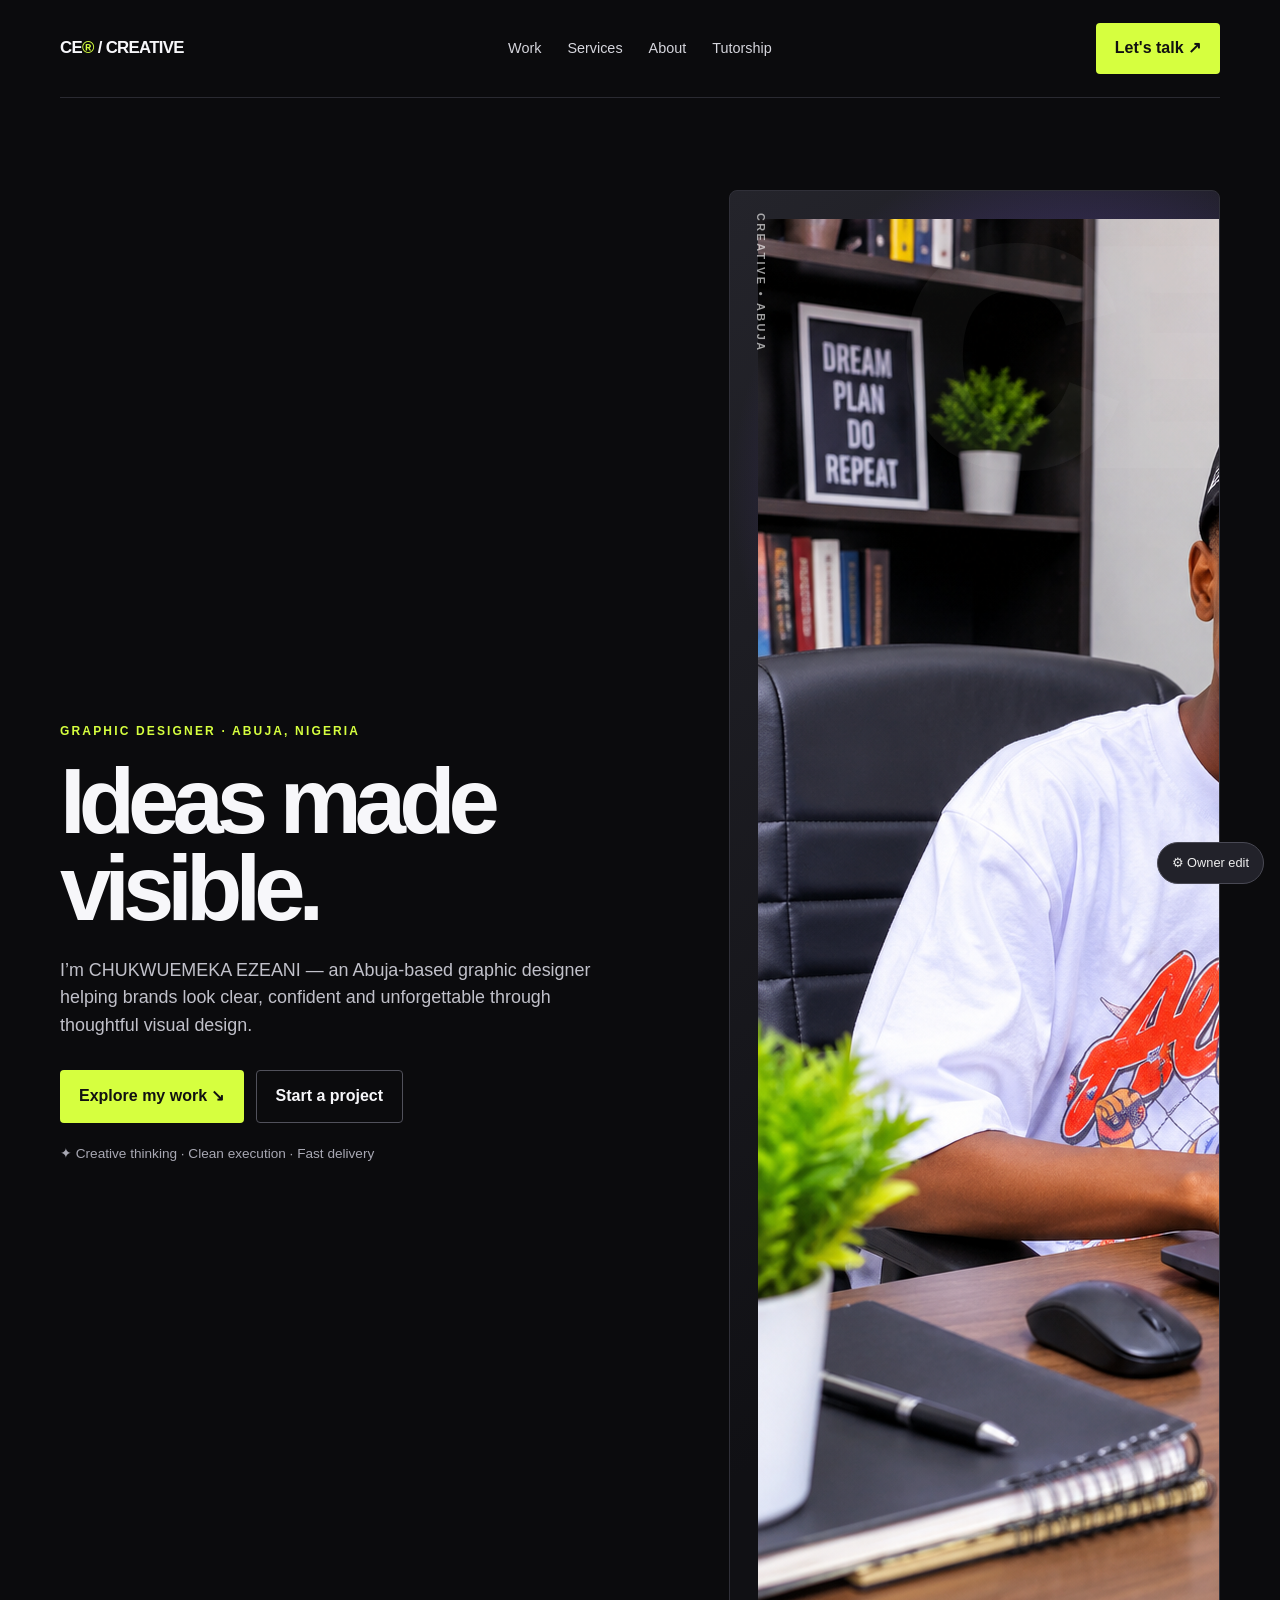
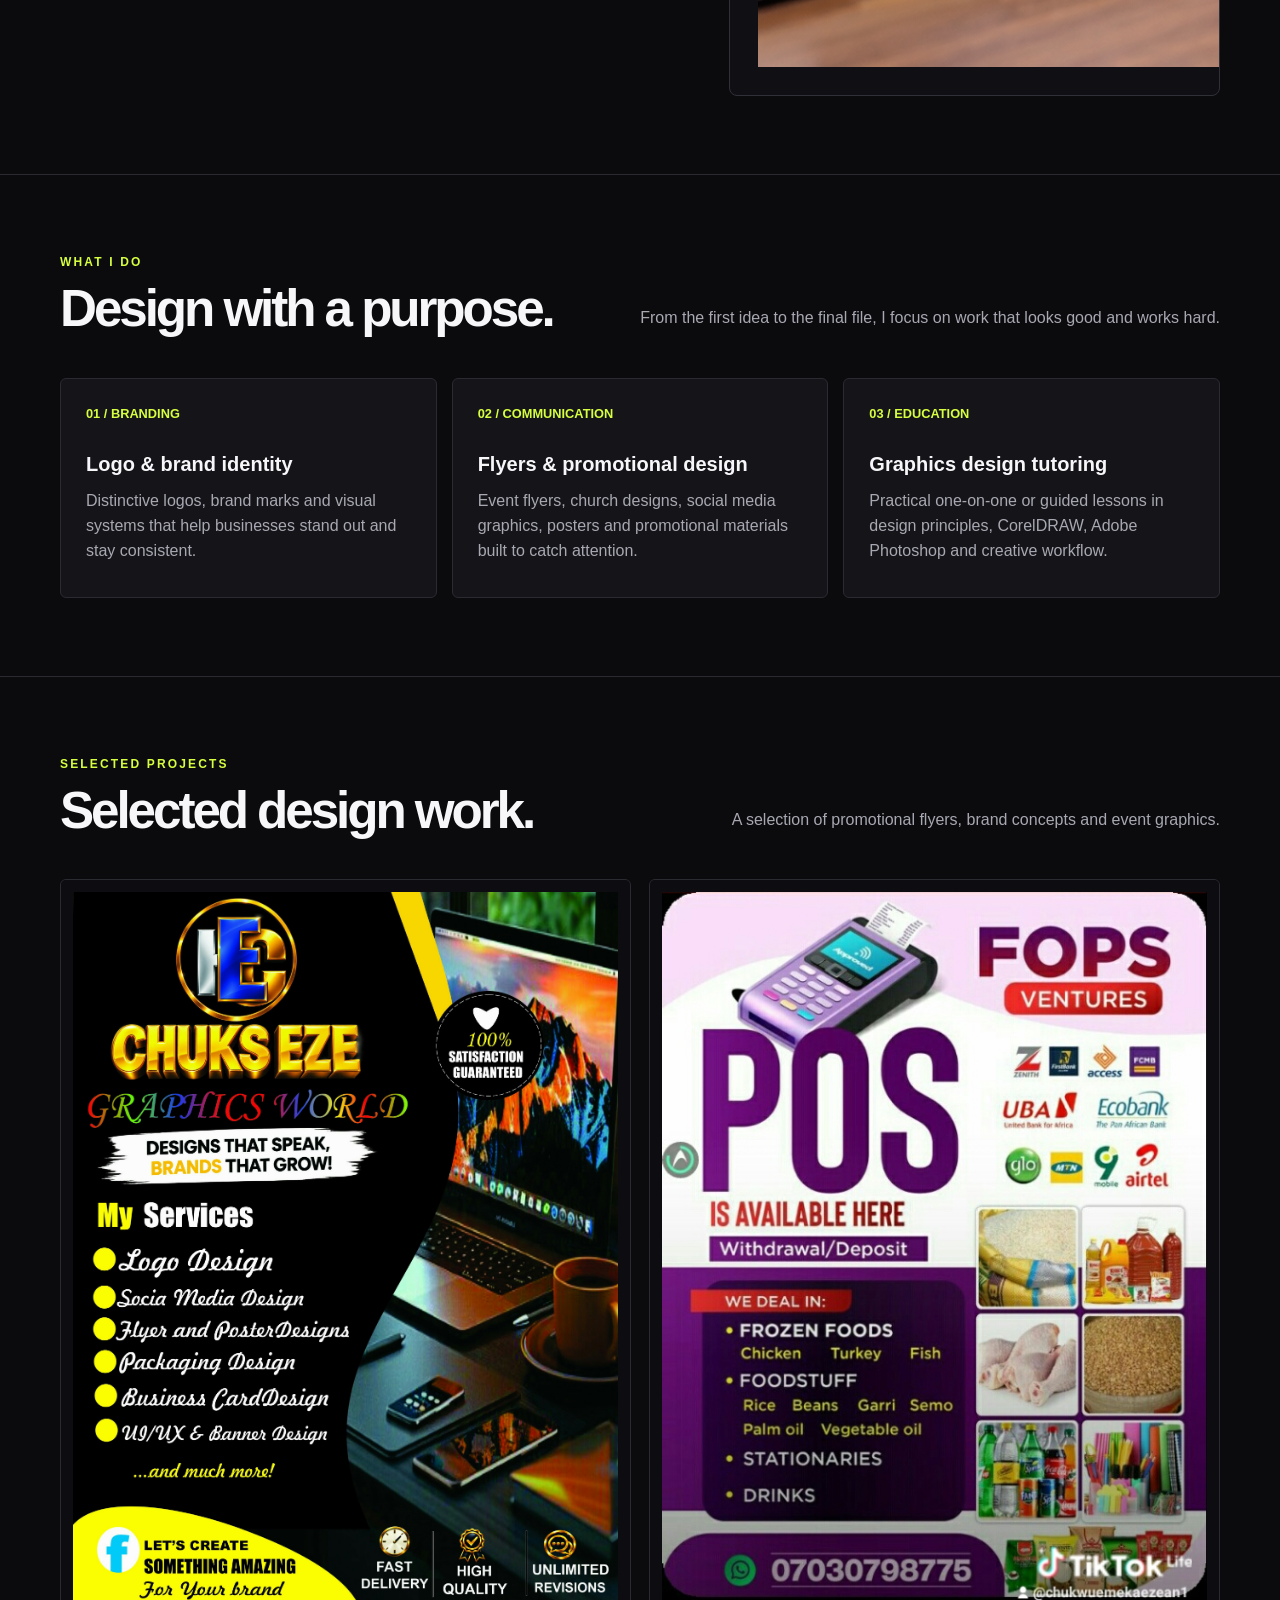
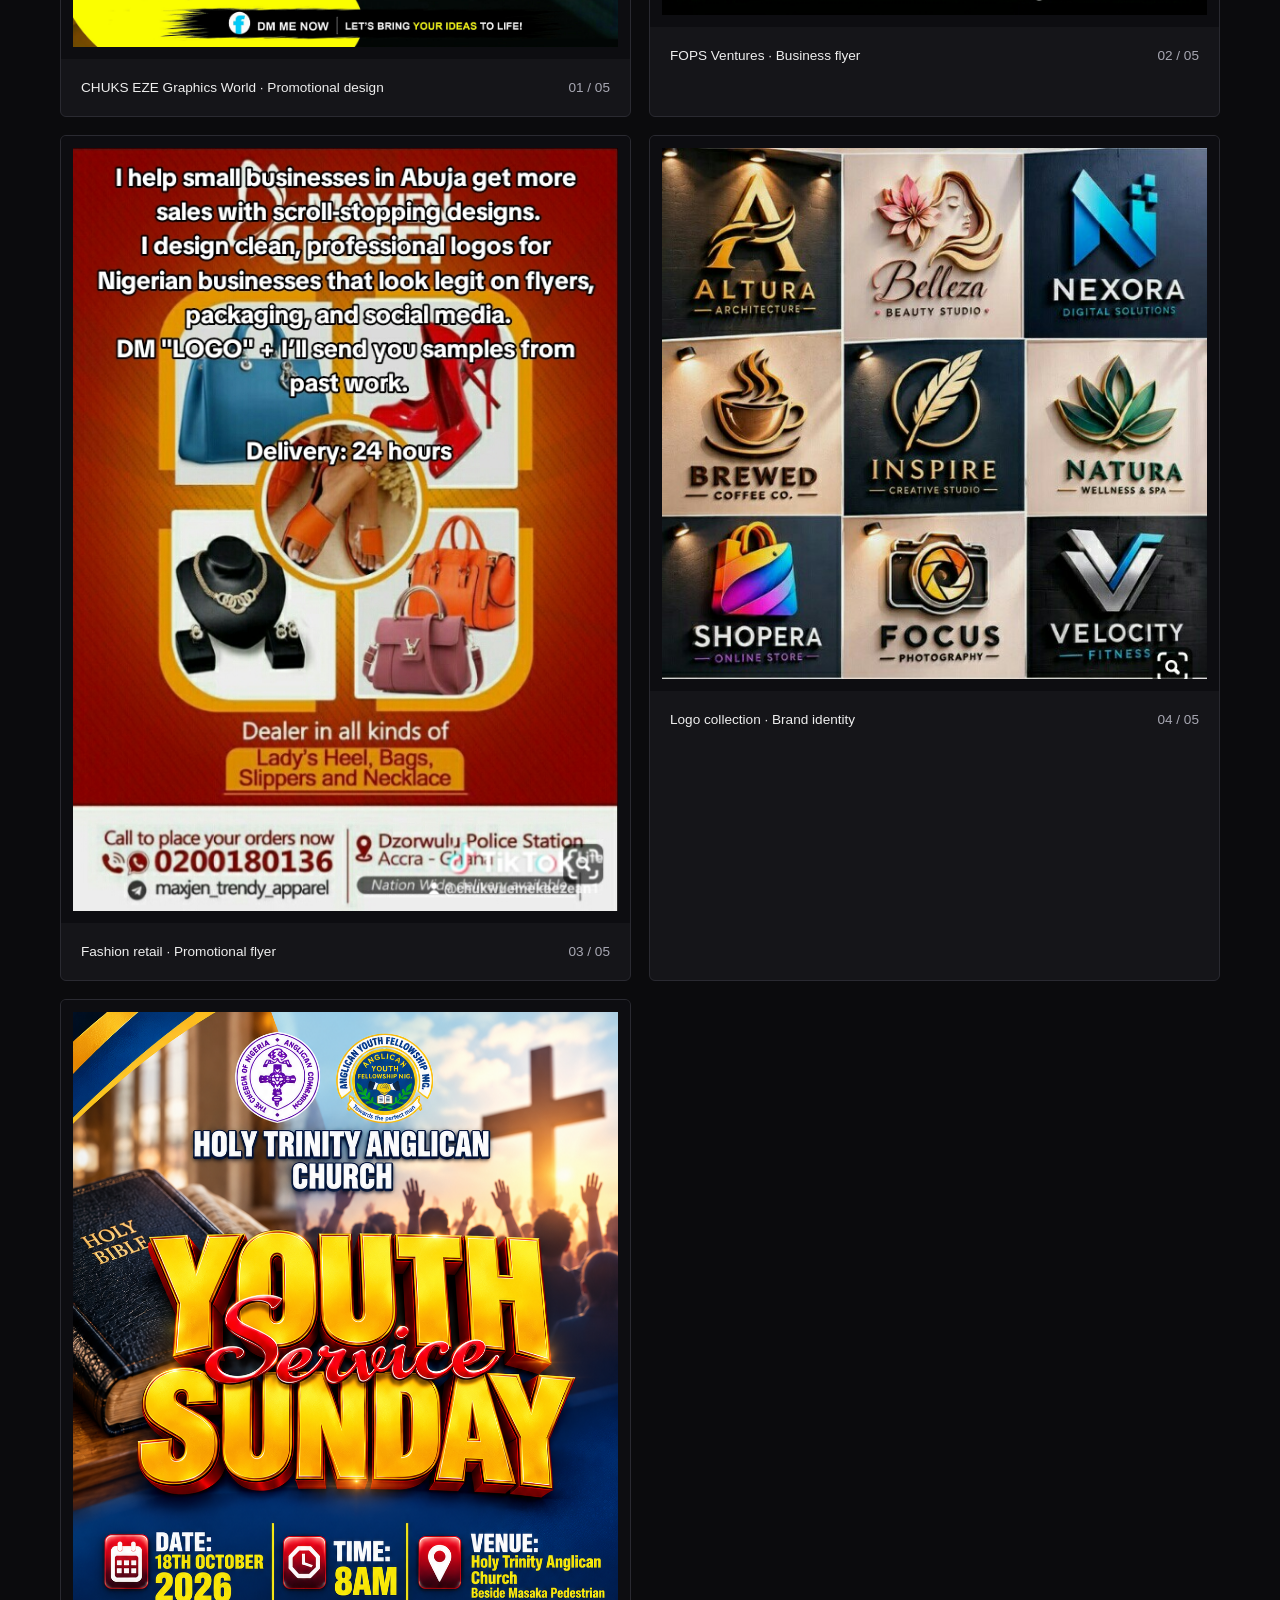
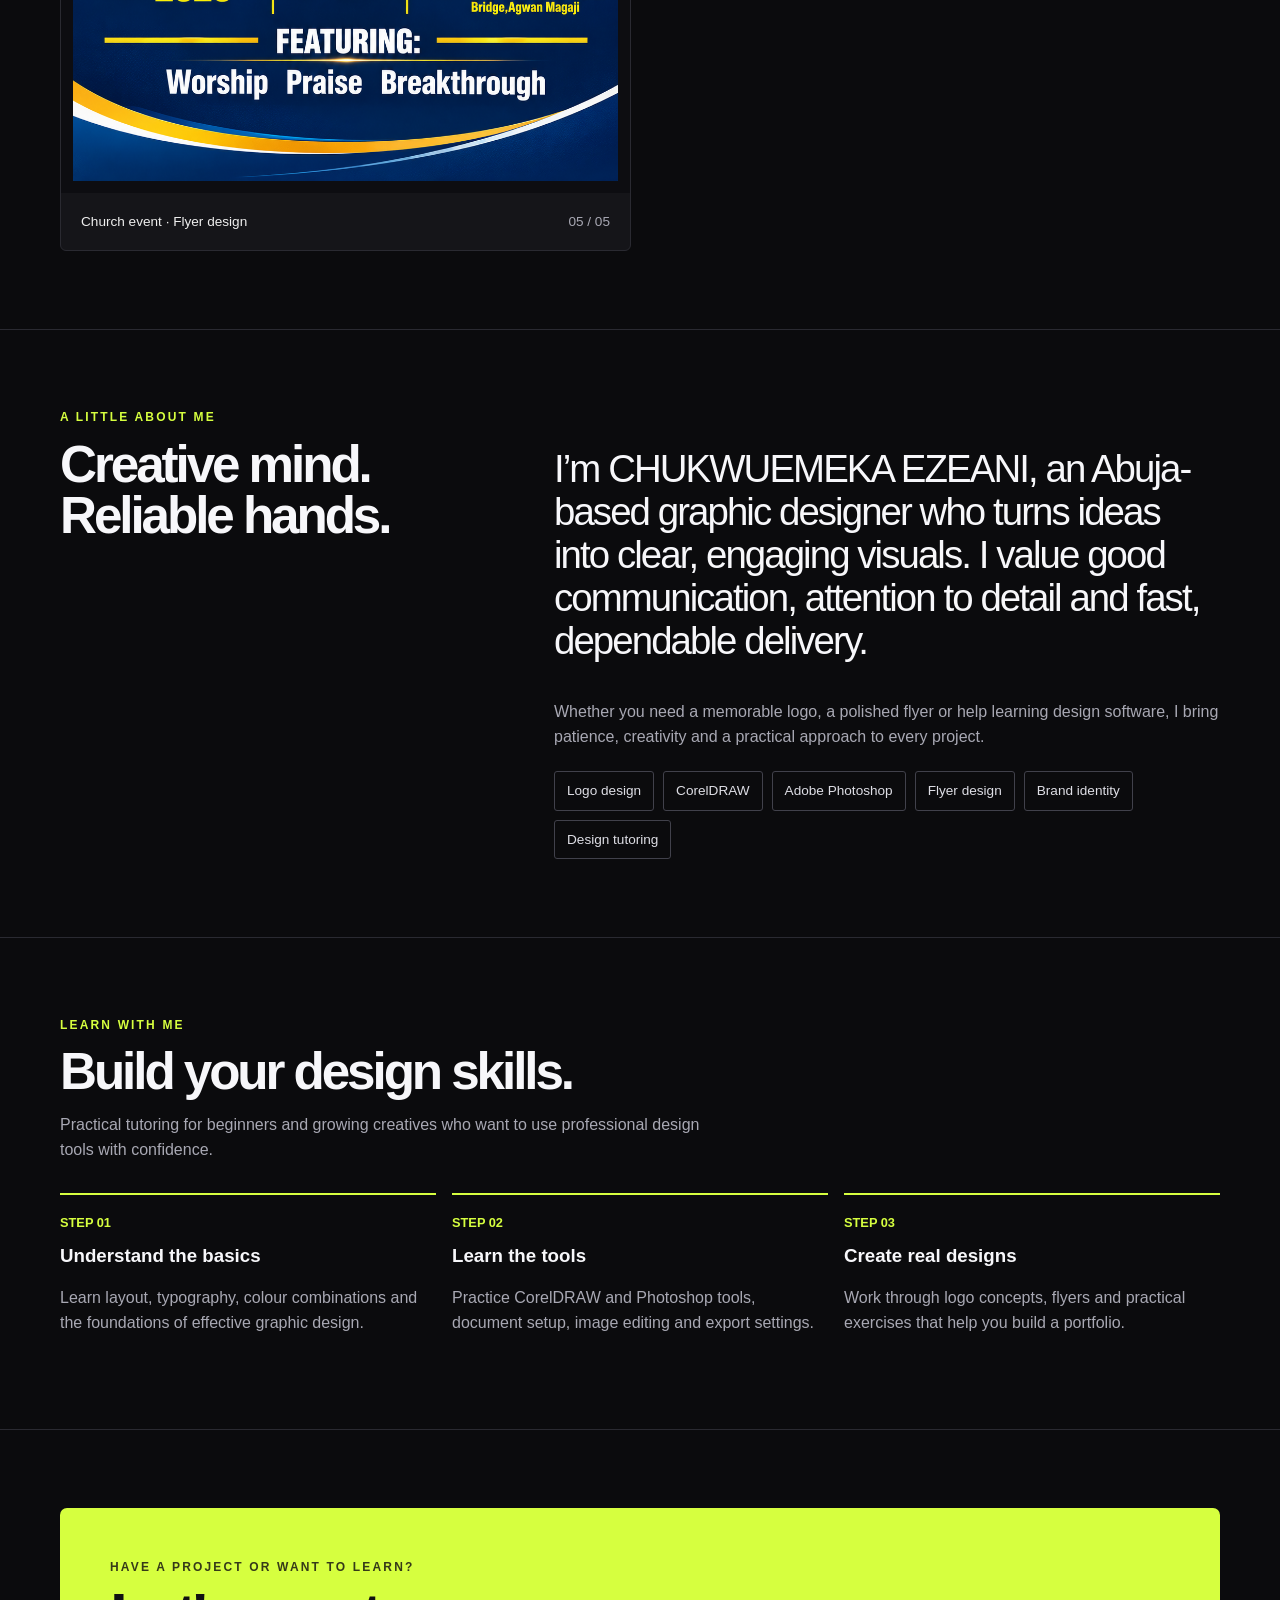
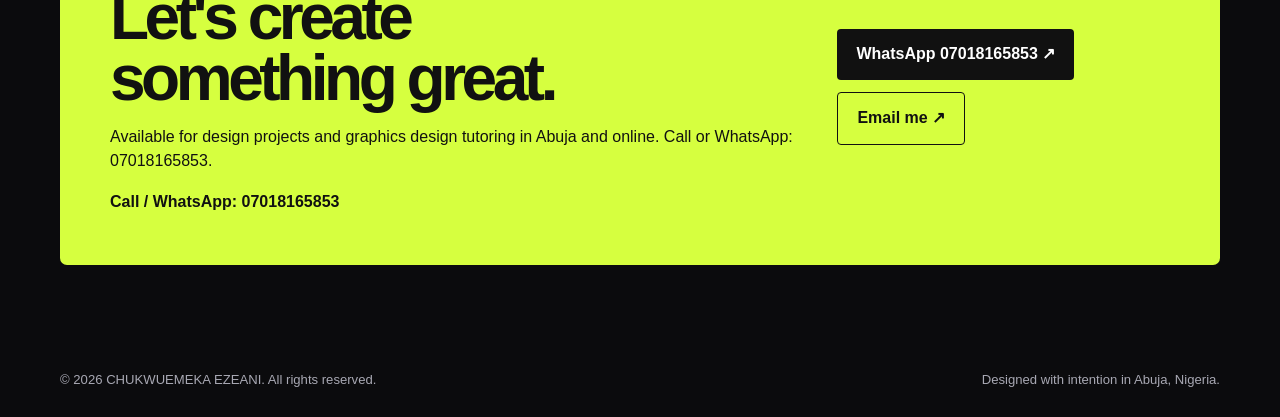
==== commit 2e3579a6: "Update index.html CHUKS EZE GRAPHICS DESIGN WORLD" ====
--- a/index.html
+++ b/index.html
@@ -129,12 +129,11 @@
 </div>
 <div class="hero-note">✦ Creative thinking · Clean execution · Fast delivery</div>
 </div>
-<div class="visual" aria-label="Graphic design visual">
-<div class="art-card">
-<small>DESIGN THAT SPEAKS</small>
-<strong>MAKE<br>IT MEAN<br>SOMETHING.</strong>
-<div class="mini"><span>BRAND / VISUAL / IMPACT</span><span>CE—01</span></div>
-</div>
+<div class="visual main-picture">
+    <img
+        src="images/Dream, Plan, Do, Repeat.png"
+        alt="Dream, Plan, Do, Repeat"
+        class="main-picture-image">
 </div>
 </section>
 
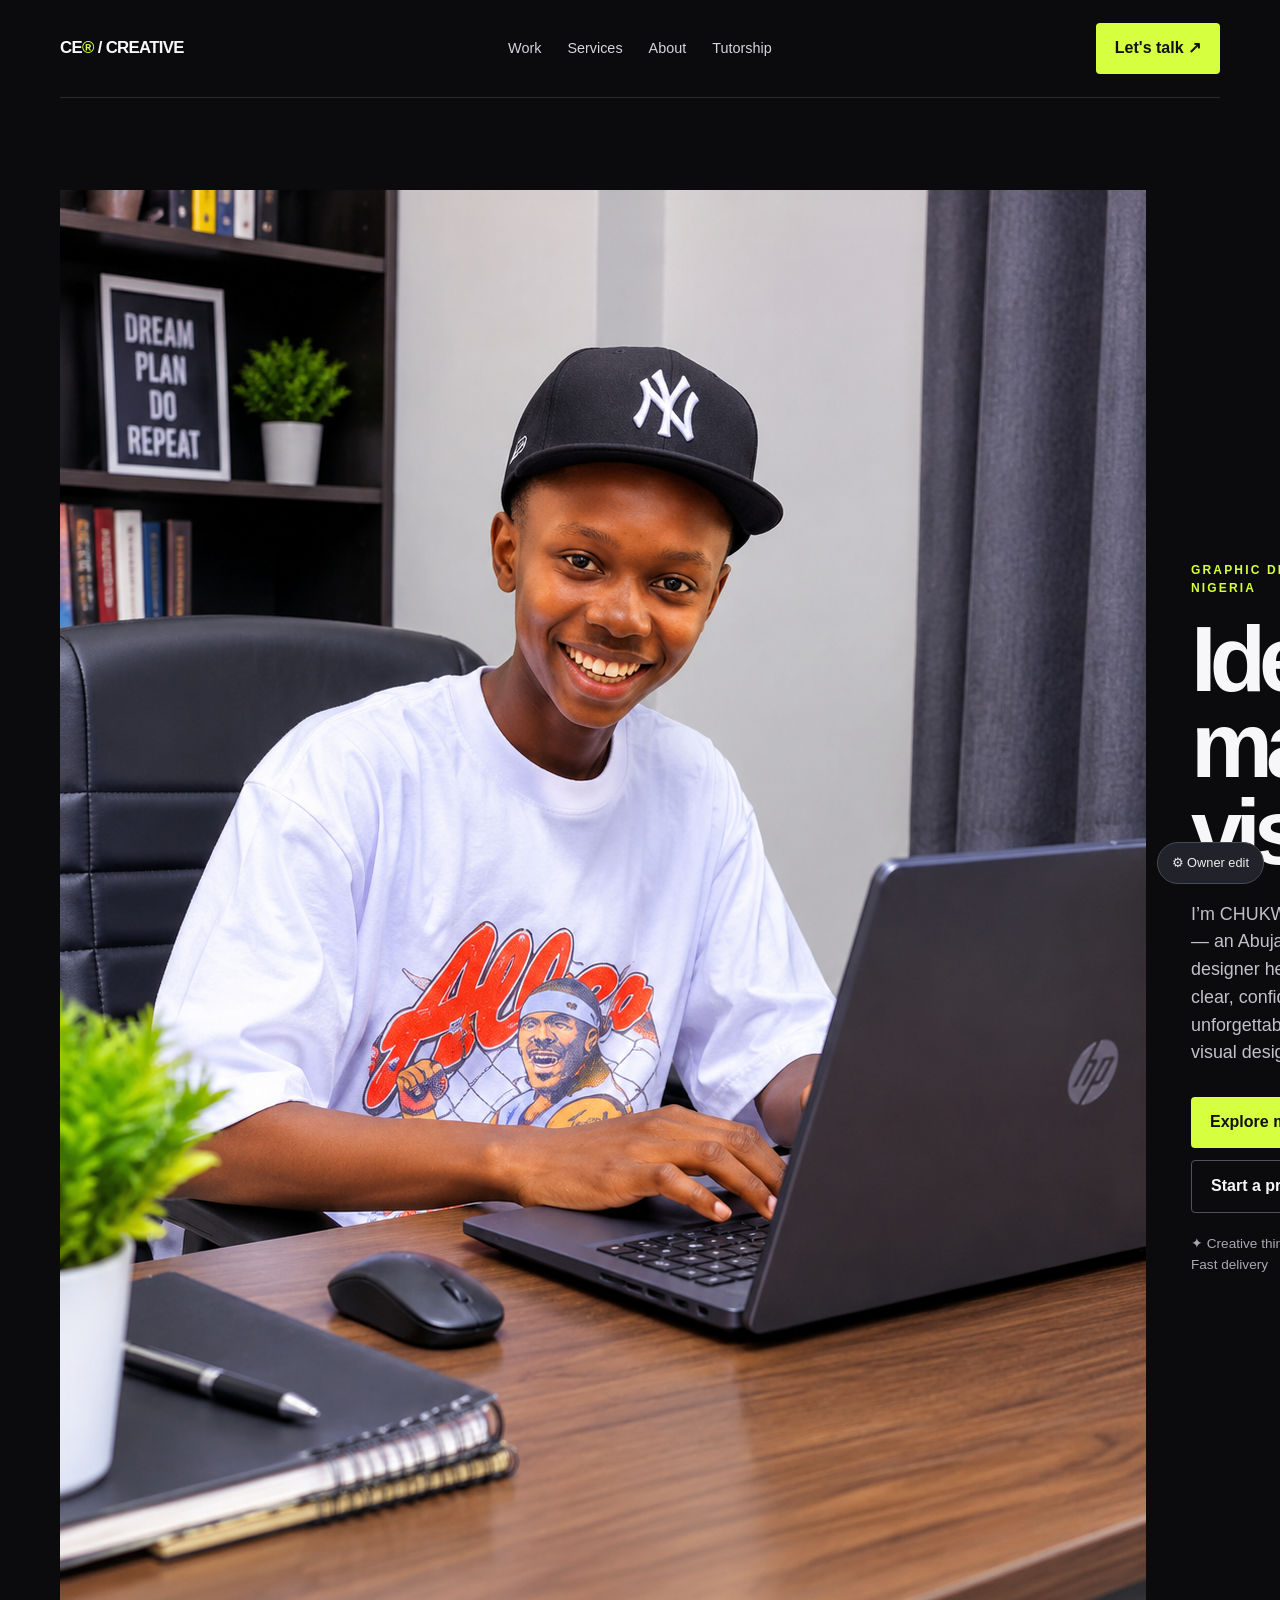
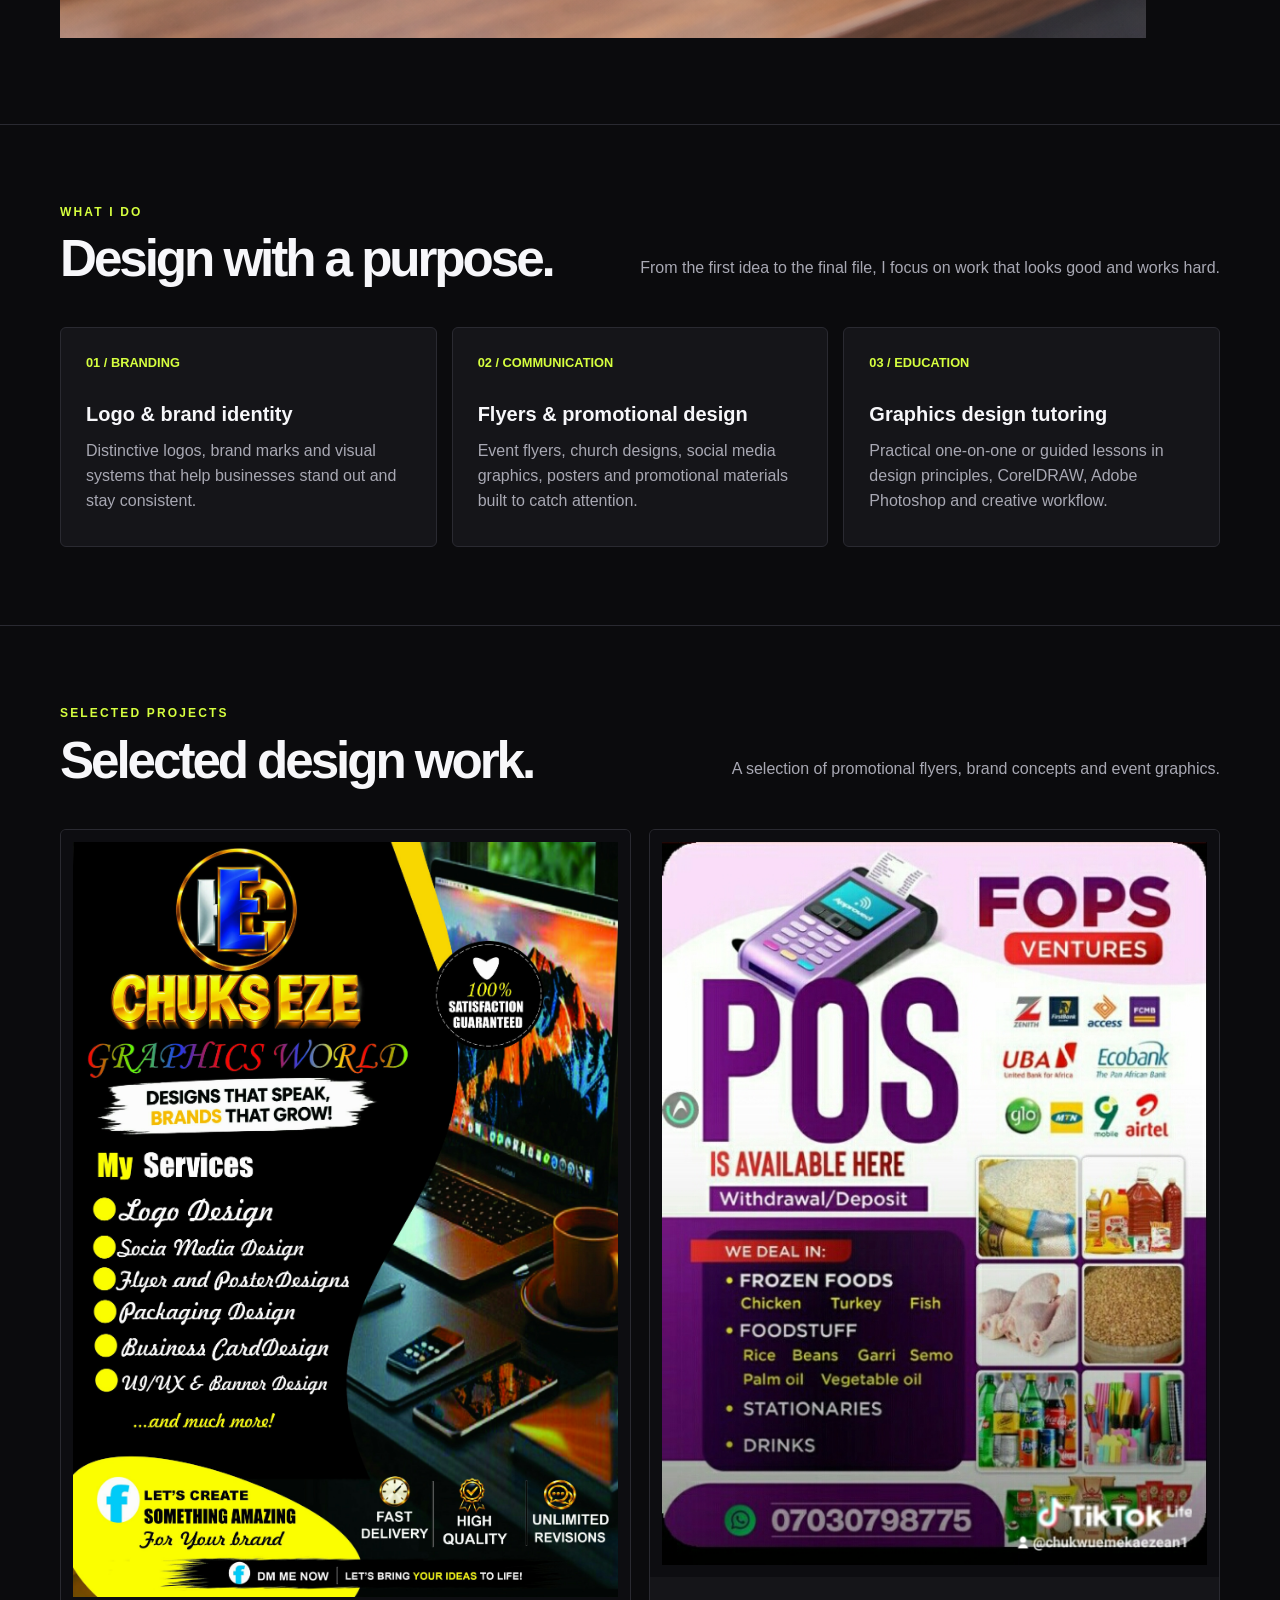
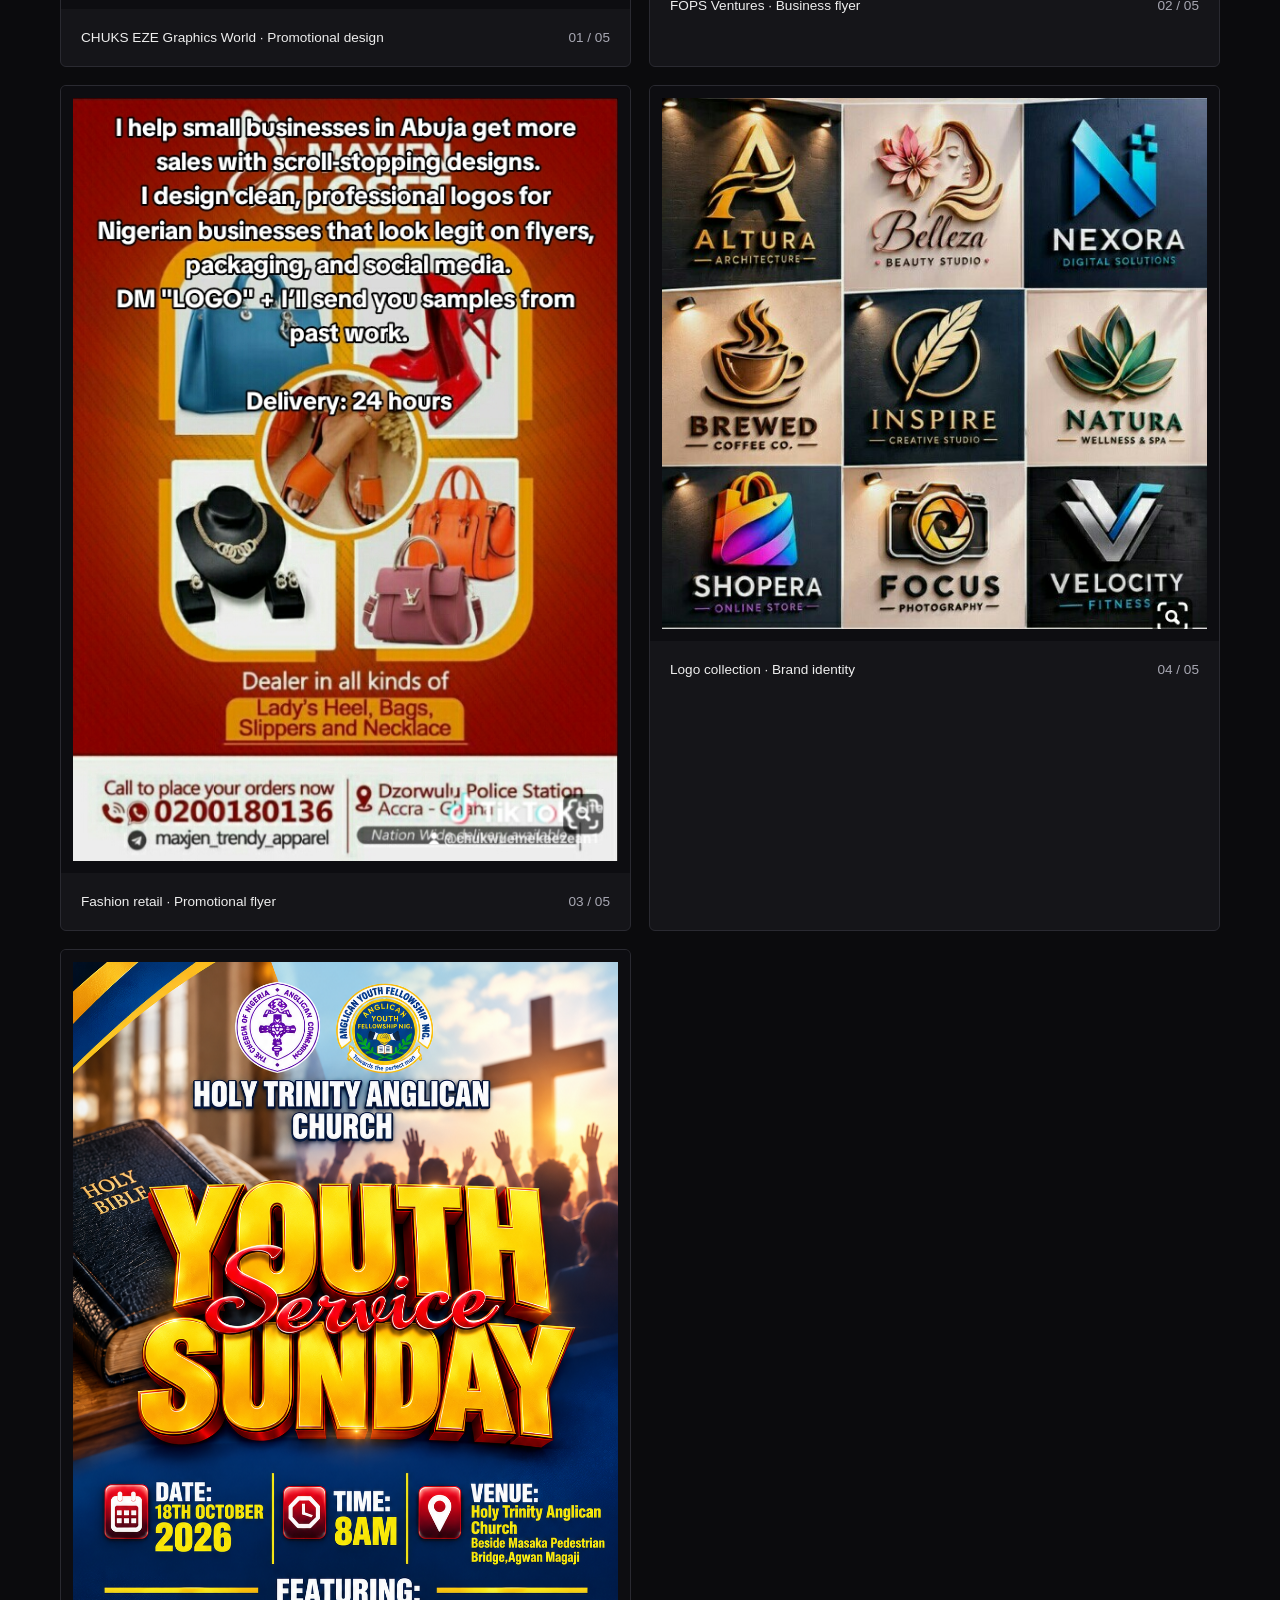
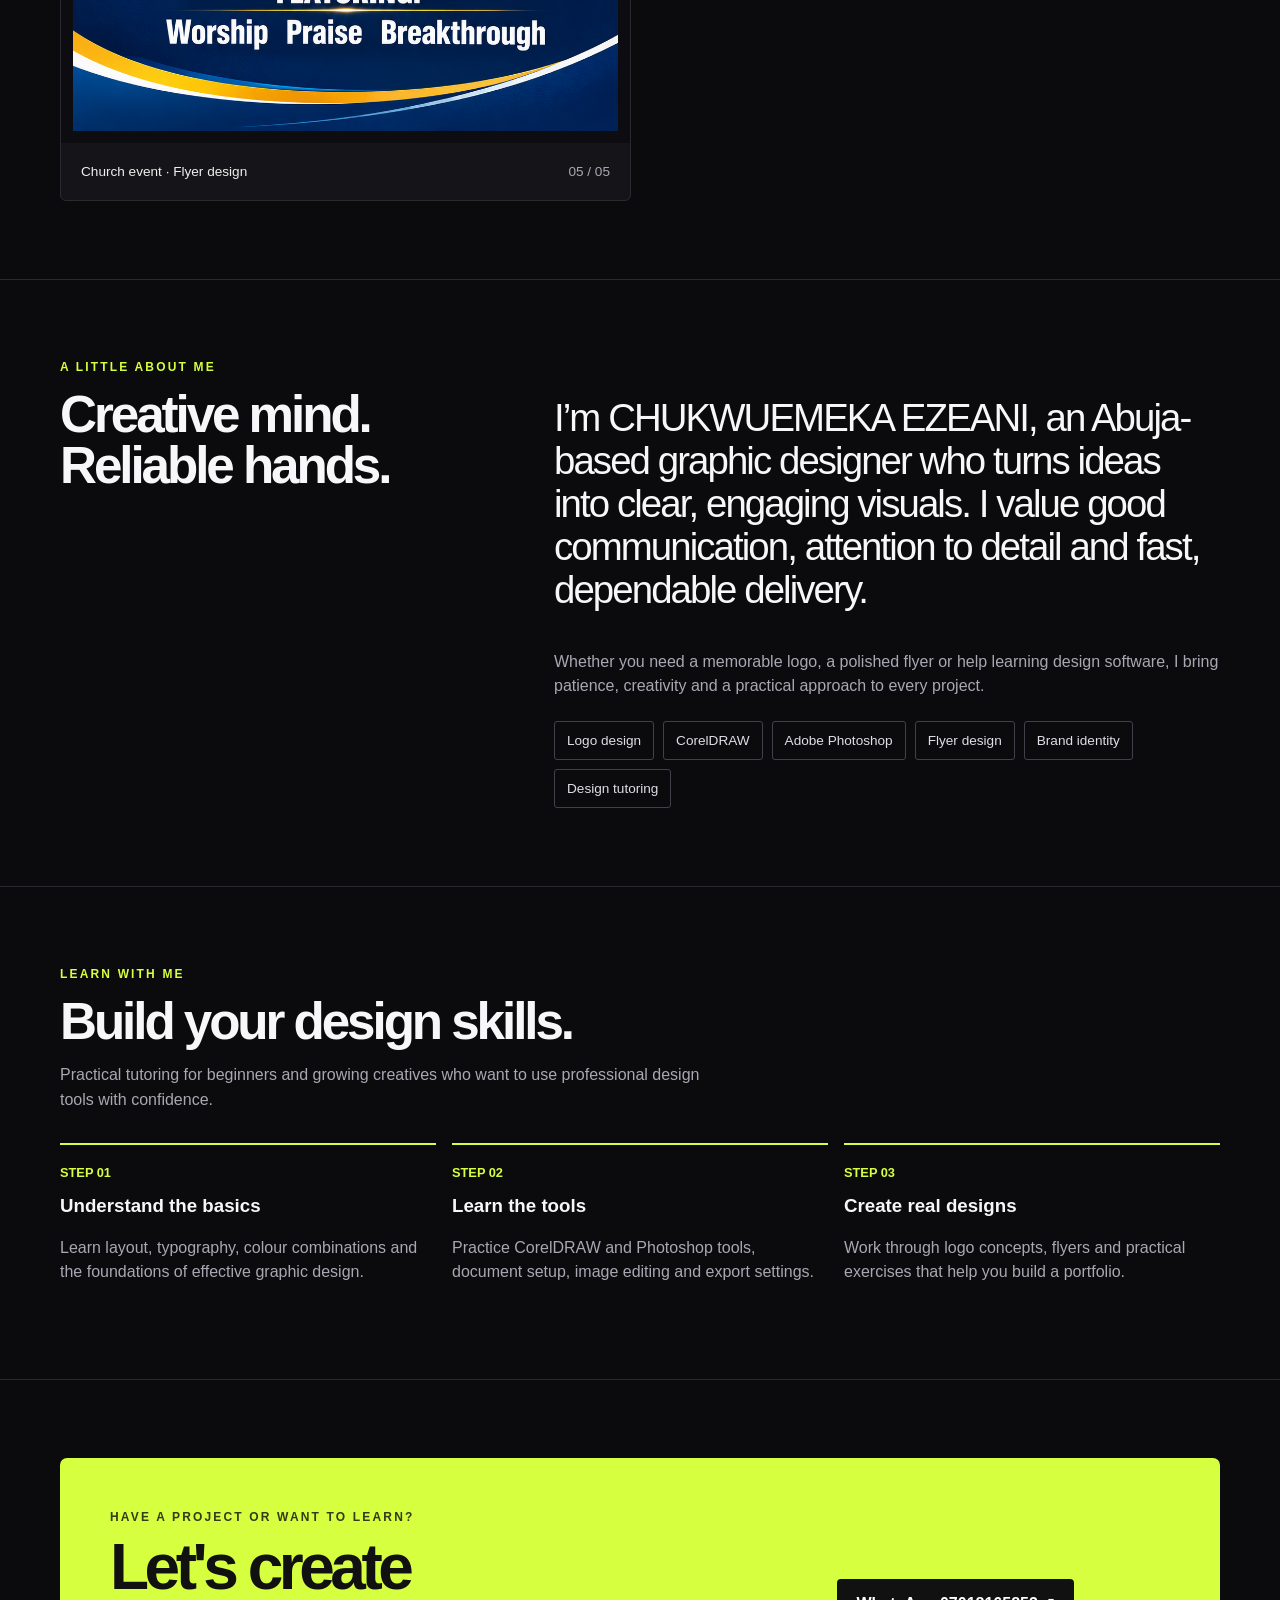
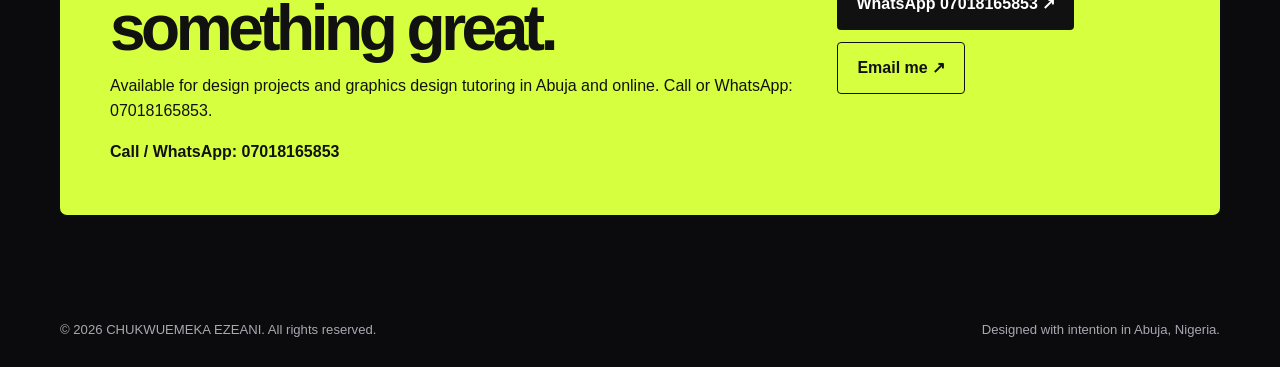
==== commit ea54e35e: "Update index.html CHUKS EZE GRAPHICS DESIGN WORLD" ====
--- a/index.html
+++ b/index.html
@@ -119,6 +119,10 @@
 
 <main>
 <section class="wrap hero" id="home">
+    <div class="top-main-picture">
+    <img src="images/Dream, Plan, Do, Repeat.png"
+         alt="Dream Plan Do Repeat">
+</div>
 <div>
 <div class="eyebrow">Graphic designer · Abuja, Nigeria</div>
 <h1 id="heroTitle">Ideas made <em>visible.</em></h1>
@@ -129,11 +133,6 @@
 </div>
 <div class="hero-note">✦ Creative thinking · Clean execution · Fast delivery</div>
 </div>
-<div class="visual main-picture">
-    <img
-        src="images/Dream, Plan, Do, Repeat.png"
-        alt="Dream, Plan, Do, Repeat"
-        class="main-picture-image">
 </div>
 </section>
 
